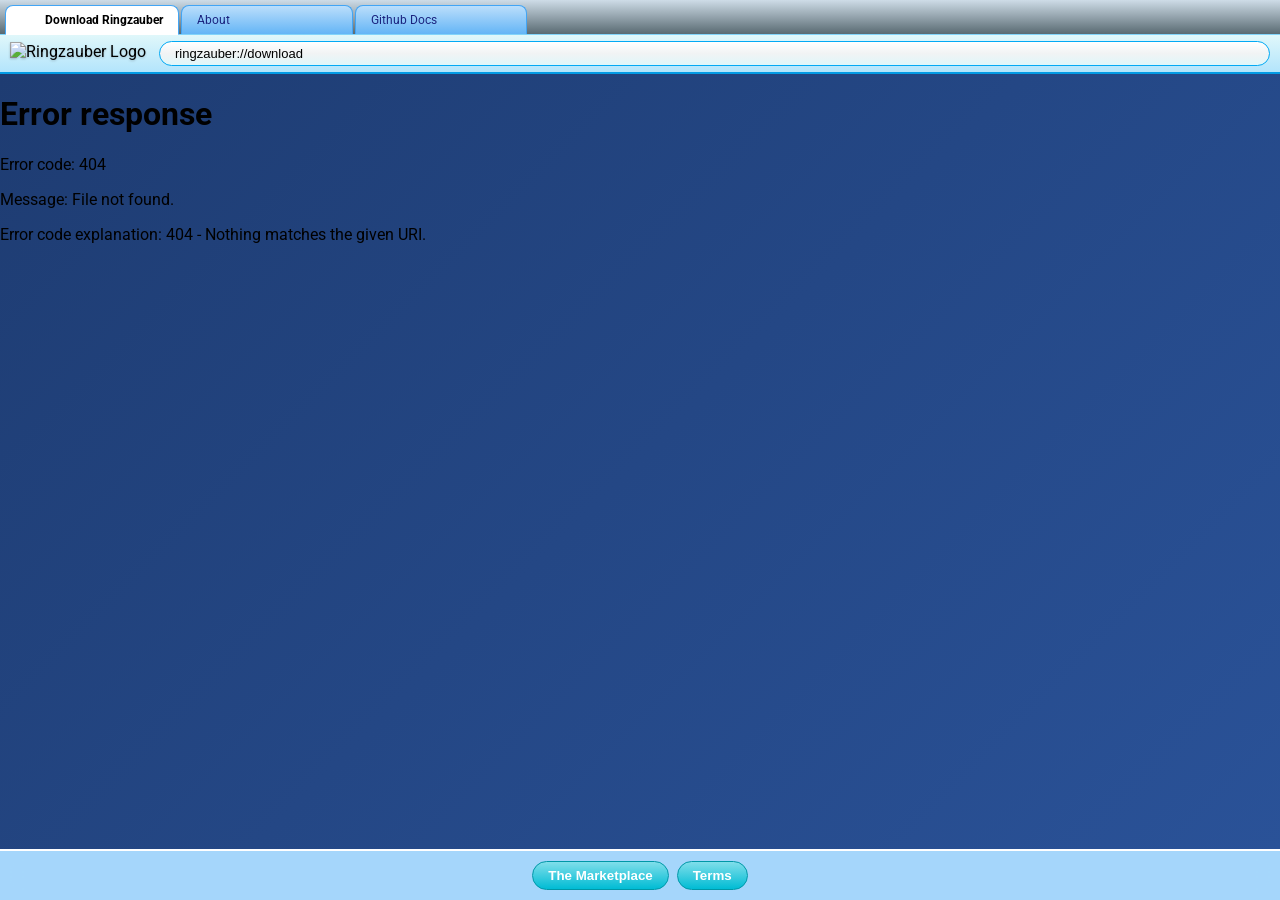
==== index.html @ b1a0af04 "Update index.html" ====
<!DOCTYPE html>
<html lang="en">
<head>
    <meta charset="UTF-8">
    <meta name="viewport" content="width=device-width, initial-scale=1.0">
    <title>Ringzauber Browser</title>
    <link rel="icon" type="image/x-icon" href="https://stenoip.github.io/ringzauber.ico">
    <link href="https://fonts.googleapis.com/css2?family=Roboto:wght@400;700&display=swap" rel="stylesheet">
    <style>
        :root {
            --aero-blue-light: #e0f7fa;
            --aero-blue-mid: #b3e5fc;
            --btn-cyan-top: #80deea;
            --btn-cyan-bottom: #00bcd4;
            --address-border: #03a9f4;
        }

        body {
            margin: 0; padding: 0;
            font-family: 'Roboto', sans-serif;
            background: #2b58f0;
            height: 100vh;
            display: flex;
            flex-direction: column;
            overflow: hidden;
        }

        .tab-bar { background: linear-gradient(to bottom, #cedce7 0%, #596a72 100%); display: flex; padding: 5px 5px 0 5px; gap: 2px; border-bottom: 1px solid #81d4fa; }
        
        .tab { 
            background: linear-gradient(to bottom, #bbdefb, #64b5f6); 
            border: 1px solid #42a5f5; 
            border-bottom: none; 
            border-radius: 8px 8px 0 0; 
            padding: 6px 15px; 
            min-width: 140px; 
            font-size: 12px; 
            color: #1a237e; 
            display: flex; 
            align-items: center; 
            gap: 8px;
            cursor: pointer; 
        }
        .tab.active { background: white !important; color: black; font-weight: bold; border-bottom: 1px solid white; margin-bottom: -1px; z-index: 2; }
        .tab-icon { width: 16px; height: 16px; }

        .toolbar { 
            background: linear-gradient(to bottom, var(--aero-blue-light), var(--aero-blue-mid)); 
            border-bottom: 2px solid #039be5; 
            padding: 6px 10px; 
            display: flex; 
            align-items: center; 
            gap: 8px; 
        }

        .main-logo { height: 24px; margin-right: 5px; filter: drop-shadow(0 1px 1px rgba(0,0,0,0.2)); }
        .address-bar { flex-grow: 1; background: linear-gradient(to bottom, #ffffff, #f1f3f4, #e0f7fa); border: 1px solid var(--address-border); border-radius: 18px; padding: 4px 15px; font-size: 13px; outline: none; }

        .tab-content {
            display: none; 
            flex-grow: 1;
            width: 100%;
            height: 100%;
            overflow-y: auto;
            scroll-behavior: smooth;
        }
        .tab-content.active { display: block; }

        /* Gradients defined here so fragments can use them */
        #home { background: linear-gradient(135deg, #1e3c72 0%, #2a5298 100%); }
        #about { background: linear-gradient(135deg, #6a11cb 0%, #2575fc 100%); }
        #docs { background: linear-gradient(135deg, #0f2027 0%, #203a43 50%, #2c5364 100%); }

        /* Shared Fragment Styles */
        .reveal { opacity: 0; transform: translateY(50px); transition: all 0.8s ease-out; margin: 100px auto; display: block; }
        .reveal.active { opacity: 1; transform: translateY(0); }
        .hero-section { height: 90vh; display: flex; flex-direction: column; align-items: center; justify-content: center; color: white; text-align: center; }
        .hero-logo { width: 120px; margin-bottom: 20px; animation: float 3s ease-in-out infinite; }
        @keyframes float { 0% { transform: translateY(0px); } 50% { transform: translateY(-15px); } 100% { transform: translateY(0px); } }
        .stock-photo { width: 80%; max-width: 800px; height: 400px; object-fit: cover; border-radius: 20px; box-shadow: 0 20px 50px rgba(0,0,0,0.5); border: 1px solid rgba(255,255,255,0.2); }
        .feature-text { color: white; font-size: 2.5rem; text-align: center; margin: 50px 0; }
        
        .action-bar { background: rgba(179, 229, 252, 0.9); backdrop-filter: blur(10px); border-top: 2px solid #ffffff; padding: 10px; display: flex; justify-content: center; gap: 8px; }
        .action-btn { background: linear-gradient(to bottom, var(--btn-cyan-top), var(--btn-cyan-bottom)); border: 1px solid #0097a7; border-radius: 15px; padding: 6px 15px; color: white; font-weight: bold; cursor: pointer; }
    </style>
</head>
<body>

    <div class="tab-bar" id="tabBar">
        <div class="tab active" data-target="home" data-file="home.html" data-url="ringzauber://download">
            <img src="https://stenoip.github.io/ringzauber.ico" class="tab-icon">
            Download Ringzauber
        </div>
        <div class="tab" data-target="about" data-file="about.html" data-url="ringzauber://about">About</div>
        <div class="tab" data-target="docs" data-file="docs.html" data-url="ringzauber://docs">Github Docs</div>
    </div>

    <div class="toolbar">
        <img src="https://stenoip.github.io/ringzauber.ico" class="main-logo" alt="Ringzauber Logo">
        <input type="text" class="address-bar" id="addressDisplay" value="ringzauber://download" readonly>
    </div>

    <div id="viewportContainer" style="flex-grow: 1; position: relative; overflow: hidden;">
        <div class="tab-content active" id="home"></div>
        <div class="tab-content" id="about"></div>
        <div class="tab-content" id="docs"></div>
    </div>

    <div class="action-bar">
        <button class="action-btn">The Marketplace</button>
        <button class="action-btn">Terms</button>
    </div>

    <script>
        const observer = new IntersectionObserver((entries) => {
            entries.forEach(entry => {
                if (entry.isIntersecting) entry.target.classList.add('active');
            });
        }, { threshold: 0.2 });

        async function loadContent(targetId, fileName) {
            const container = document.getElementById(targetId);
            if (container.innerHTML.trim() !== "") return; // Already loaded

            try {
                const response = await fetch(fileName);
                const html = await response.text();
                container.innerHTML = html;
                
                // Observe new elements for scroll animation
                container.querySelectorAll('.reveal').forEach(el => observer.observe(el));
            } catch (err) {
                container.innerHTML = "<div class='hero-section'><h2>Failed to load content.</h2></div>";
            }
        }

        document.querySelectorAll('.tab').forEach(tab => {
            tab.addEventListener('click', () => {
                const target = tab.getAttribute('data-target');
                const file = tab.getAttribute('data-file');
                const url = tab.getAttribute('data-url');

                // UI Updates
                document.querySelectorAll('.tab').forEach(t => t.classList.remove('active'));
                document.querySelectorAll('.tab-content').forEach(c => c.classList.remove('active'));
                
                tab.classList.add('active');
                document.getElementById(target).classList.add('active');
                document.getElementById('addressDisplay').value = url;

                loadContent(target, file);
            });
        });

        // Initial Load
        window.onload = () => loadContent('home', 'home.html');
    </script>
</body>
</html>
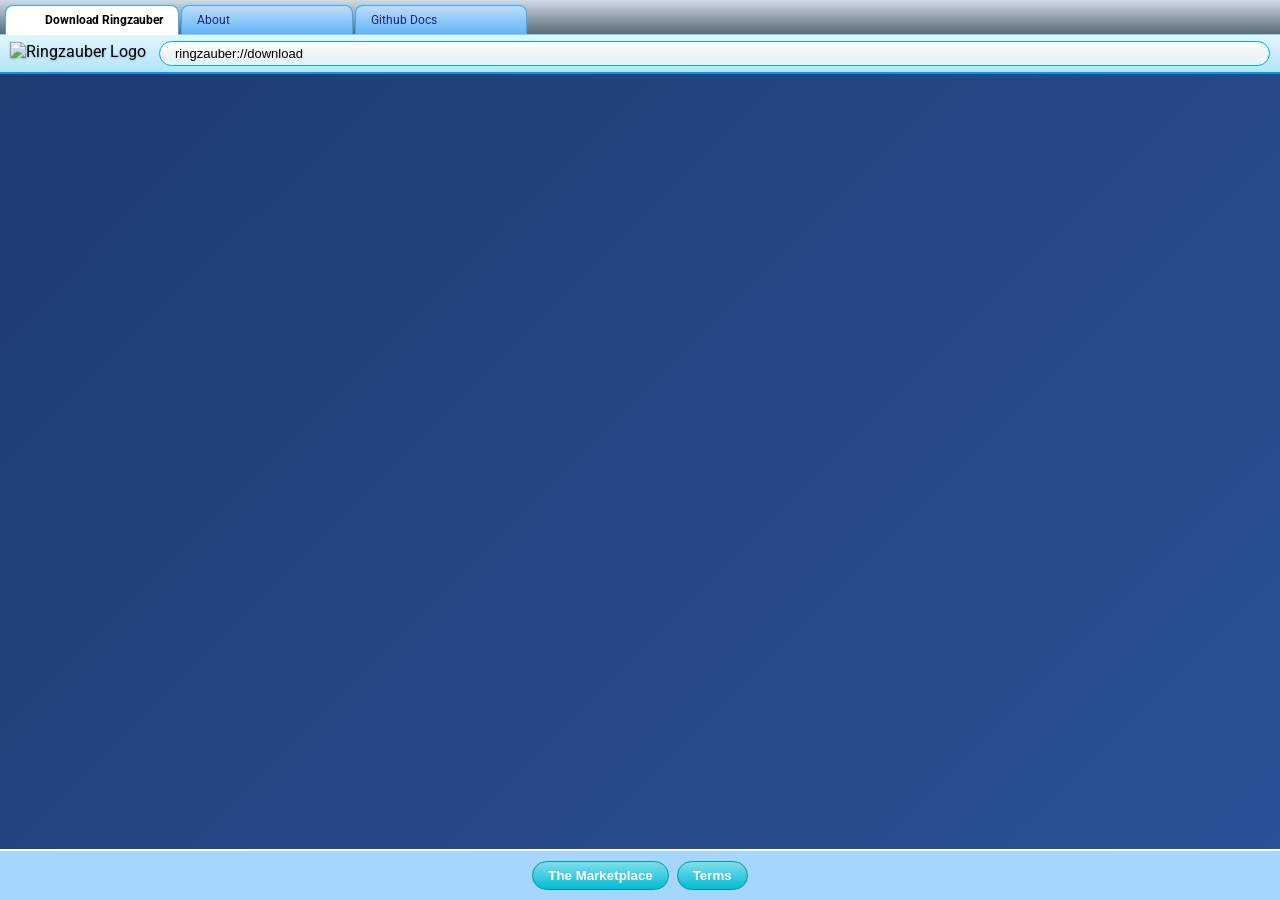
==== commit 4333eb33: "Update index.html" ====
--- a/index.html
+++ b/index.html
@@ -118,21 +118,26 @@
             });
         }, { threshold: 0.2 });
 
-        async function loadContent(targetId, fileName) {
-            const container = document.getElementById(targetId);
-            if (container.innerHTML.trim() !== "") return; // Already loaded
+        JavaScript
 
-            try {
-                const response = await fetch(fileName);
-                const html = await response.text();
-                container.innerHTML = html;
-                
-                // Observe new elements for scroll animation
-                container.querySelectorAll('.reveal').forEach(el => observer.observe(el));
-            } catch (err) {
-                container.innerHTML = "<div class='hero-section'><h2>Failed to load content.</h2></div>";
-            }
-        }
+
+async function loadContent(targetId, fileName) {
+    const container = document.getElementById(targetId);
+    if (container.innerHTML.trim() !== "") return; 
+
+    try {
+        const response = await fetch(fileName);
+        const html = await response.text();
+        
+        // Injecting the HTML (including its internal <style> tags)
+        container.innerHTML = html;
+        
+        // Re-trigger the scroll observer for the newly injected elements
+        container.querySelectorAll('.reveal').forEach(el => observer.observe(el));
+    } catch (err) {
+        container.innerHTML = "<div class='error'>Failed to load content.</div>";
+    }
+}
 
         document.querySelectorAll('.tab').forEach(tab => {
             tab.addEventListener('click', () => {
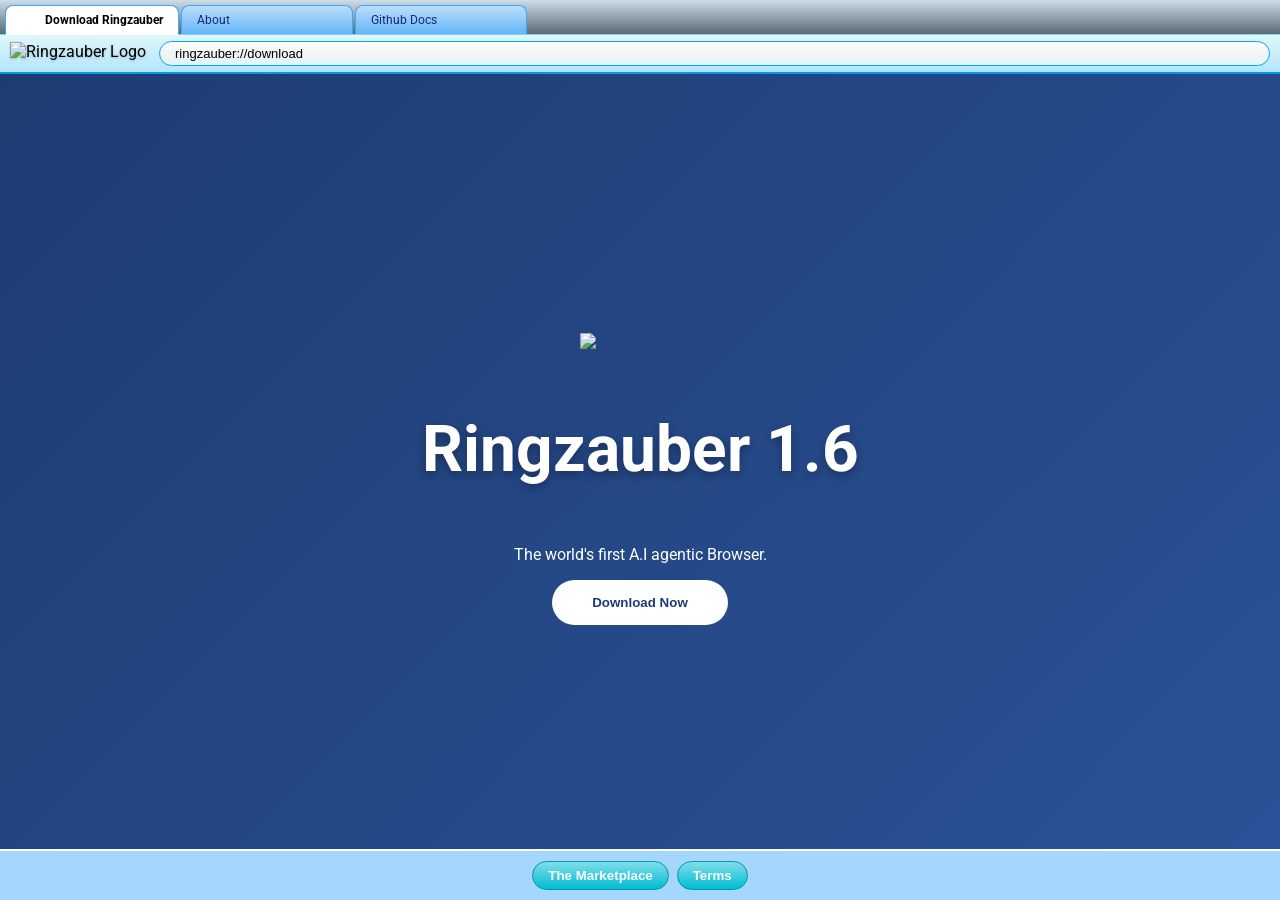
==== commit f341075b: "remove syntax error" ====
--- a/index.html
+++ b/index.html
@@ -118,7 +118,7 @@
             });
         }, { threshold: 0.2 });
 
-        JavaScript
+      
 
 
 async function loadContent(targetId, fileName) {
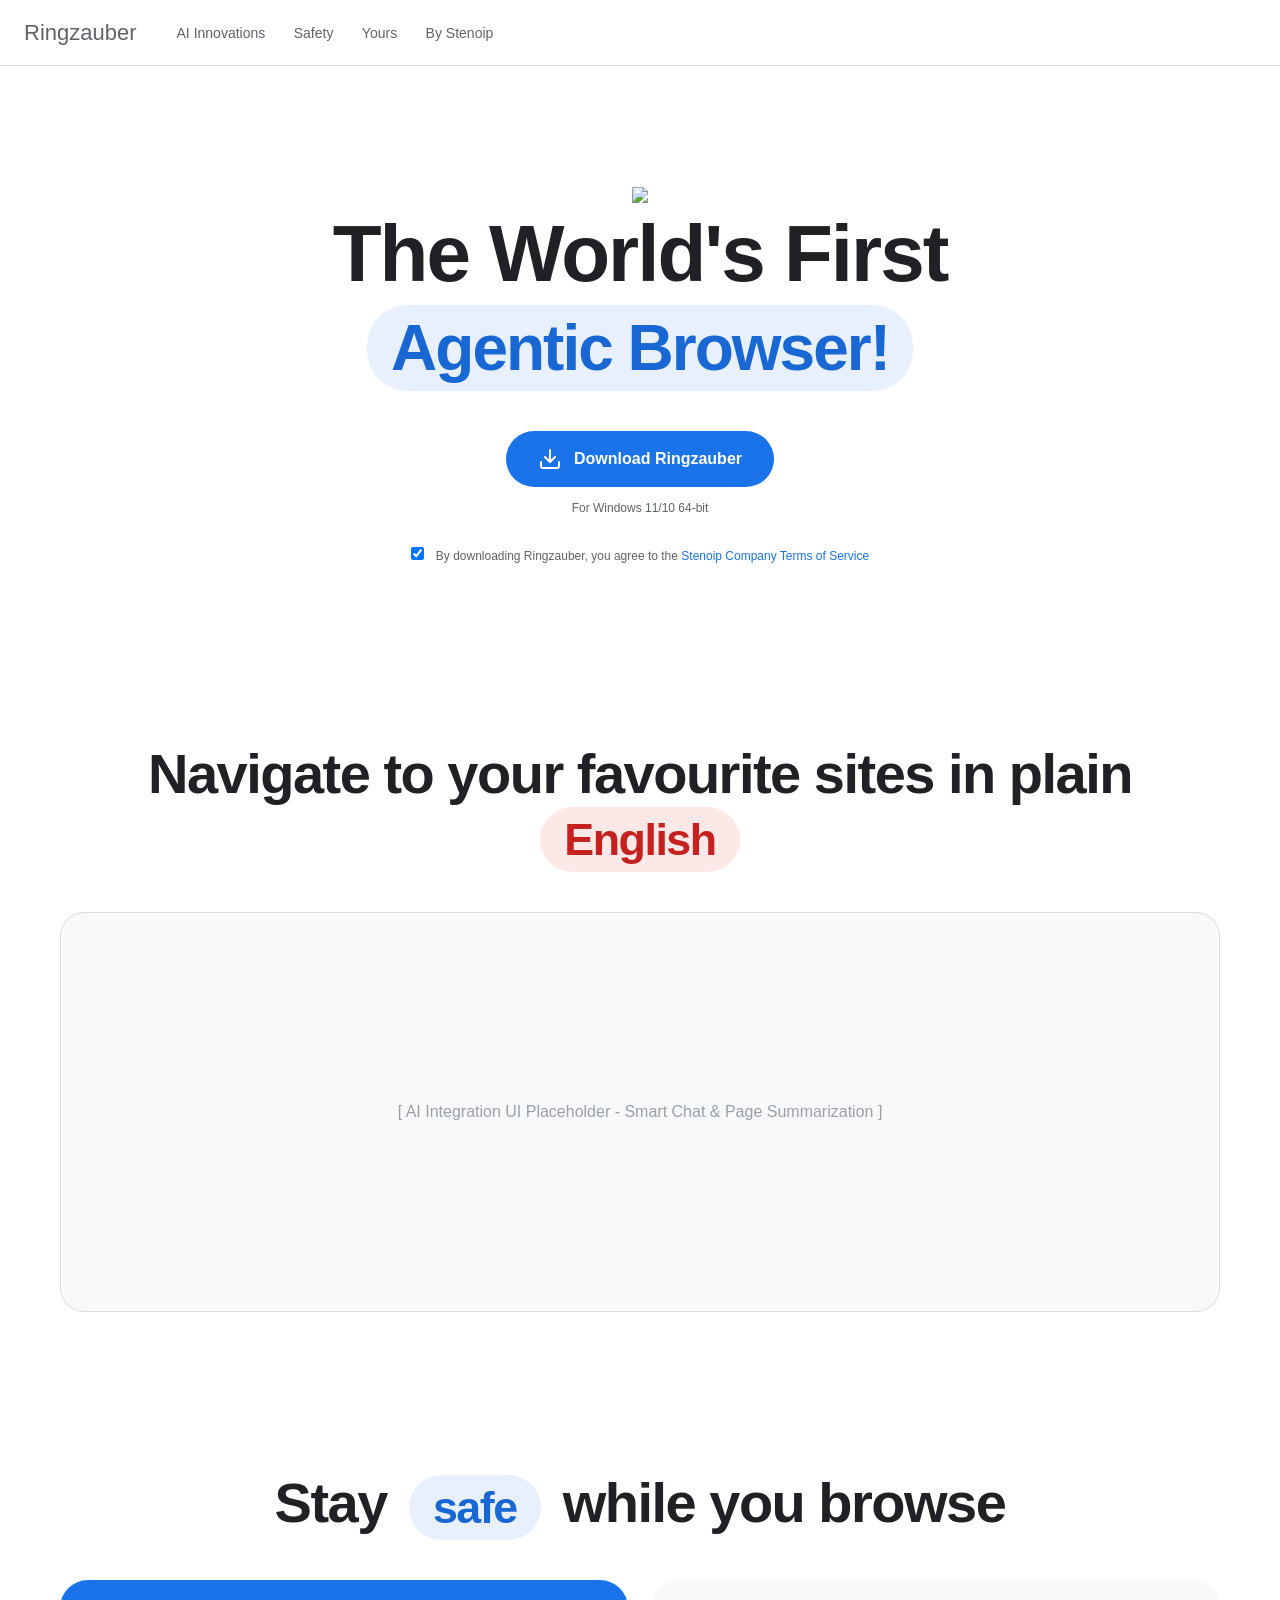
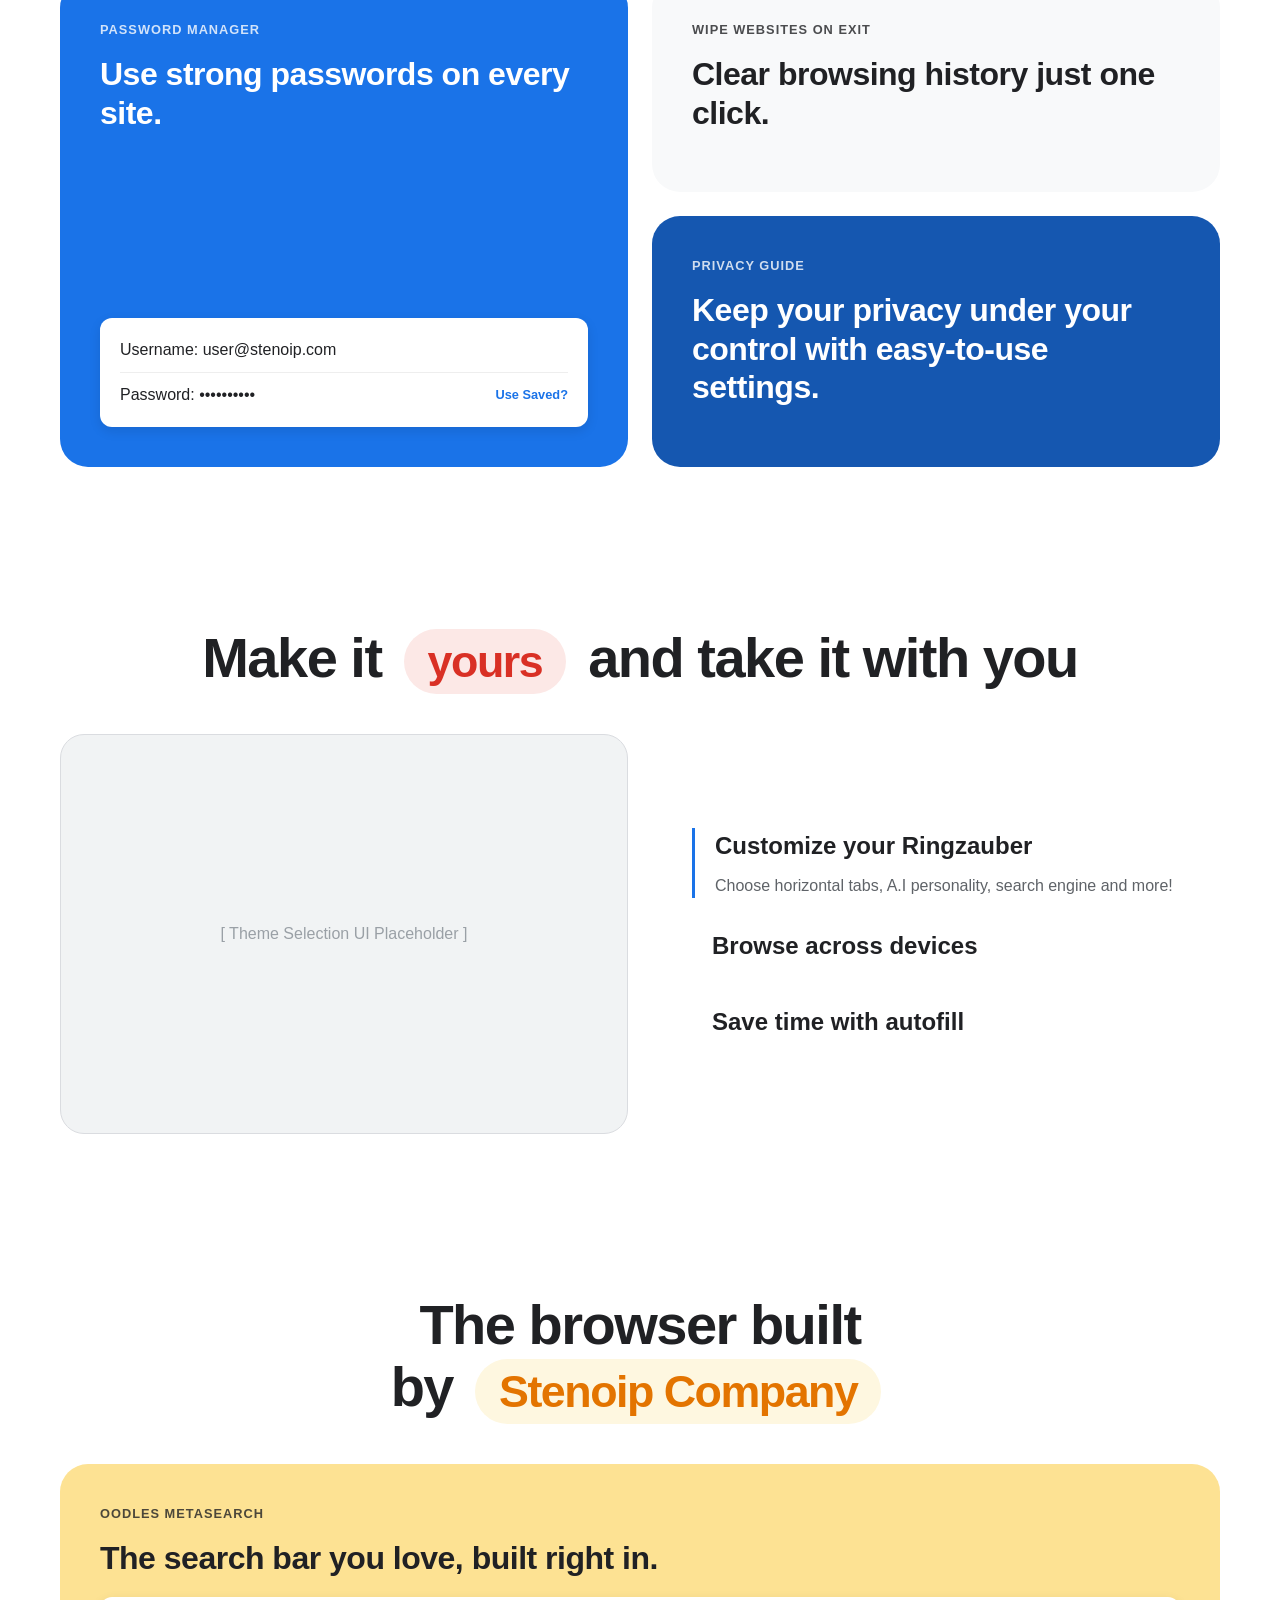
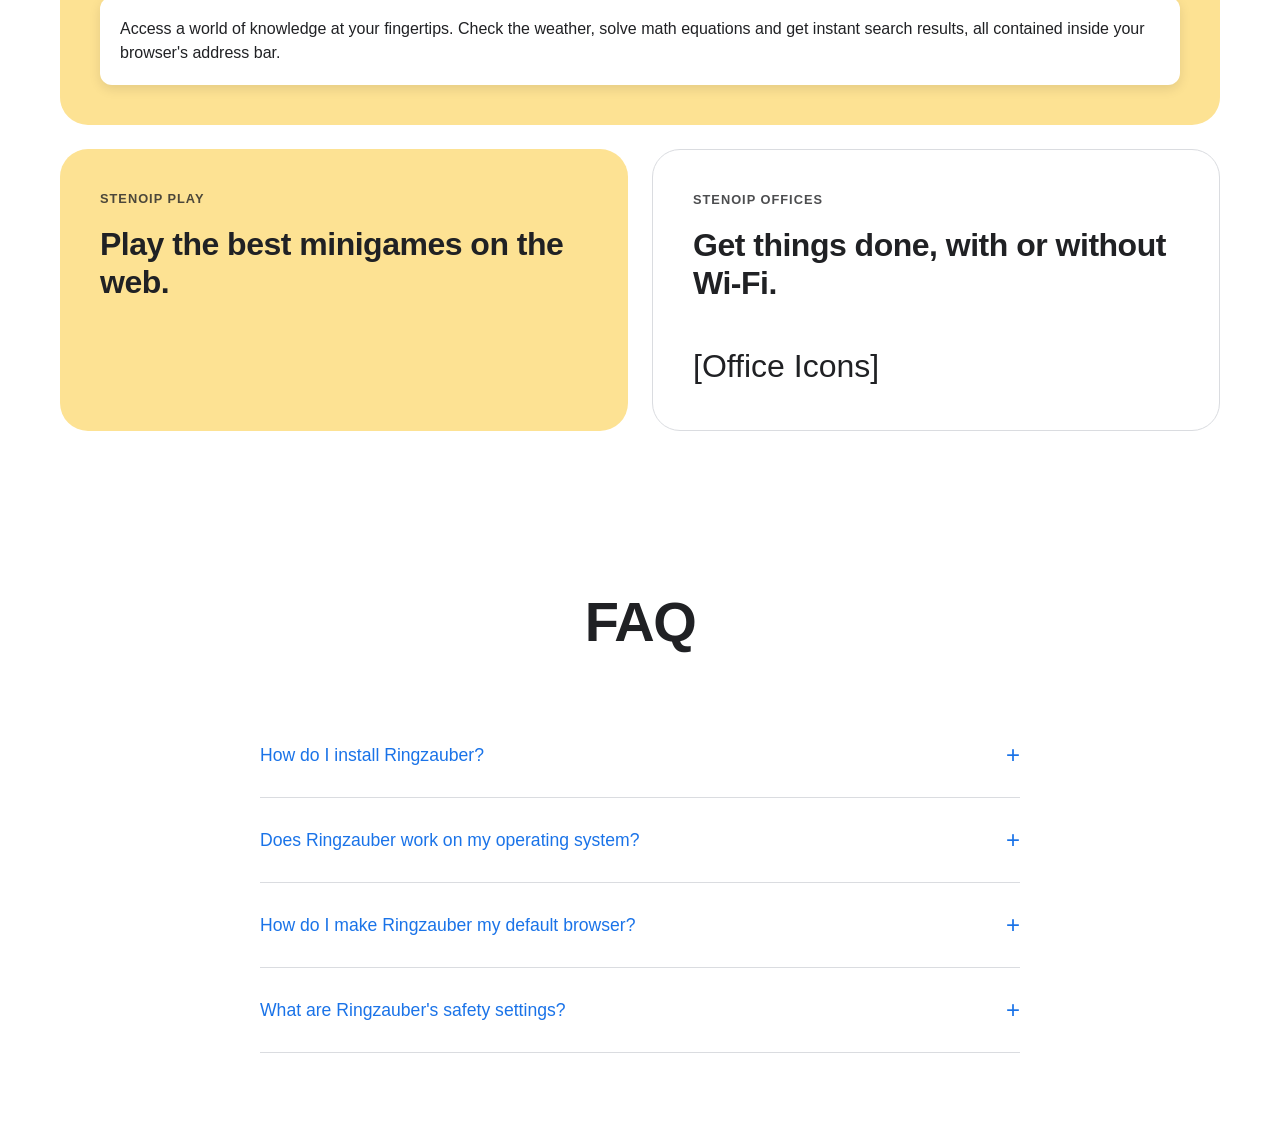
==== commit 65afd228: "Update index.html" ====
--- a/index.html
+++ b/index.html
@@ -3,162 +3,397 @@
 <head>
     <meta charset="UTF-8">
     <meta name="viewport" content="width=device-width, initial-scale=1.0">
-    <title>Ringzauber Browser</title>
+    <title>Ringzauber Browser by Stenoip Company</title>
     <link rel="icon" type="image/x-icon" href="https://stenoip.github.io/ringzauber.ico">
-    <link href="https://fonts.googleapis.com/css2?family=Roboto:wght@400;700&display=swap" rel="stylesheet">
+    <meta name="description" content="Download the world's first A.I agentic browser(since 13th Sep 2025)" />
     <style>
-        :root {
-            --aero-blue-light: #e0f7fa;
-            --aero-blue-mid: #b3e5fc;
-            --btn-cyan-top: #80deea;
-            --btn-cyan-bottom: #00bcd4;
-            --address-border: #03a9f4;
+        /* CSS Reset */
+        * {
+            box-sizing: border-box;
+            margin: 0;
+            padding: 0;
         }
 
         body {
-            margin: 0; padding: 0;
-            font-family: 'Roboto', sans-serif;
-            background: #2b58f0;
-            height: 100vh;
+            font-family: -apple-system, BlinkMacSystemFont, "Segoe UI", Roboto, Helvetica, Arial, sans-serif;
+            color: #202124;
+            line-height: 1.5;
+            text-align: center;
+            background-color: #ffffff;
+        }
+
+        /* Header Navigation */
+        header {
+            display: flex;
+            align-items: center;
+            padding: 16px 24px;
+            background-color: #fff;
+            border-bottom: 1px solid #dadce0;
+            position: sticky;
+            top: 0;
+            z-index: 100;
+        }
+
+        .logo-placeholder {
+            display: flex;
+            align-items: center;
+            font-size: 22px;
+            font-weight: 500;
+            color: #5f6368;
+            margin-right: 40px;
+        }
+
+        .logo-circle {
+            width: 32px;
+            height: 32px;
+            background-color: #ea4335;
+            border-radius: 50%;
+            margin-right: 8px;
+            background: conic-gradient(#ea4335 0deg 120deg, #fbbc05 120deg 240deg, #34a853 240deg 360deg);
+            position: relative;
+            display: flex;
+            justify-content: center;
+            align-items: center;
+        }
+        
+        .logo-circle::after {
+            content: '';
+            width: 14px;
+            height: 14px;
+            background-color: #4285f4;
+            border-radius: 50%;
+            border: 2px solid white;
+        }
+
+        nav a {
+            text-decoration: none;
+            color: #5f6368;
+            margin-right: 24px;
+            font-size: 14px;
+            font-weight: 500;
+        }
+
+        nav a:hover {
+            color: #202124;
+        }
+
+        /* Shared Section Styles */
+        .section-container {
+            padding: 80px 20px;
+            max-width: 1200px;
+            margin: 0 auto;
+        }
+
+        .section-title {
+            font-size: 3.5rem;
+            letter-spacing: -1.5px;
+            font-weight: 700;
+            margin-bottom: 40px;
+            line-height: 1.1;
+        }
+
+        .highlight-badge {
+            display: inline-flex;
+            align-items: center;
+            background-color: #e8f0fe;
+            color: #1967d2;
+            padding: 8px 24px;
+            border-radius: 40px;
+            font-size: 0.8em;
+            vertical-align: middle;
+            margin: 0 8px;
+        }
+
+        .highlight-badge.safe { background-color: #e8f0fe; color: #1967d2; }
+        .highlight-badge.ai { background-color: #fce8e6; color: #c5221f; }
+        .highlight-badge.yours { background-color: #fce8e6; color: #d93025; }
+        .highlight-badge.stenoip { background-color: #fef7e0; color: #e37400; }
+
+        /* Call to Action Button */
+        .download-btn {
+            background-color: #1a73e8;
+            color: white;
+            border: none;
+            padding: 16px 32px;
+            font-size: 16px;
+            font-weight: 600;
+            border-radius: 28px;
+            cursor: pointer;
+            transition: background-color 0.2s;
+            display: inline-flex;
+            align-items: center;
+            gap: 12px;
+            text-decoration: none;
+        }
+
+        .download-btn:hover {
+            background-color: #1557b0;
+        }
+
+        /* Hero Section */
+        .hero {
+            padding: 120px 20px 80px;
+        }
+
+        .hero h1 {
+            font-size: 5rem;
+            letter-spacing: -2px;
+            font-weight: 700;
+            margin-bottom: 40px;
+            max-width: 800px;
+            margin-left: auto;
+            margin-right: auto;
+            line-height: 1.1;
+        }
+
+        .os-text {
+            display: block;
+            margin-top: 12px;
+            font-size: 12px;
+            color: #5f6368;
+        }
+
+        /* Terms and Checkbox */
+        .terms-container {
+            display: flex;
+            justify-content: center;
+            align-items: flex-start;
+            margin-top: 30px;
+            font-size: 12px;
+            color: #5f6368;
+            gap: 12px;
+        }
+
+        .terms-text {
+            text-align: left;
+            max-width: 450px;
+        }
+
+        .terms-text a {
+            color: #1a73e8;
+            text-decoration: none;
+        }
+
+        /* Feature Cards Grid */
+        .grid-layout {
+            display: grid;
+            gap: 24px;
+            margin-top: 40px;
+        }
+
+        .grid-2 { grid-template-columns: 1fr 1fr; }
+        .grid-3 { grid-template-columns: 1fr 1fr 1fr; }
+
+        .feature-card {
+            background-color: #f8f9fa;
+            border-radius: 28px;
+            padding: 40px;
+            text-align: left;
+            overflow: hidden;
             display: flex;
             flex-direction: column;
-            overflow: hidden;
-        }
-
-        .tab-bar { background: linear-gradient(to bottom, #cedce7 0%, #596a72 100%); display: flex; padding: 5px 5px 0 5px; gap: 2px; border-bottom: 1px solid #81d4fa; }
-        
-        .tab { 
-            background: linear-gradient(to bottom, #bbdefb, #64b5f6); 
-            border: 1px solid #42a5f5; 
-            border-bottom: none; 
-            border-radius: 8px 8px 0 0; 
-            padding: 6px 15px; 
-            min-width: 140px; 
-            font-size: 12px; 
-            color: #1a237e; 
-            display: flex; 
-            align-items: center; 
-            gap: 8px;
-            cursor: pointer; 
-        }
-        .tab.active { background: white !important; color: black; font-weight: bold; border-bottom: 1px solid white; margin-bottom: -1px; z-index: 2; }
-        .tab-icon { width: 16px; height: 16px; }
-
-        .toolbar { 
-            background: linear-gradient(to bottom, var(--aero-blue-light), var(--aero-blue-mid)); 
-            border-bottom: 2px solid #039be5; 
-            padding: 6px 10px; 
-            display: flex; 
-            align-items: center; 
-            gap: 8px; 
-        }
-
-        .main-logo { height: 24px; margin-right: 5px; filter: drop-shadow(0 1px 1px rgba(0,0,0,0.2)); }
-        .address-bar { flex-grow: 1; background: linear-gradient(to bottom, #ffffff, #f1f3f4, #e0f7fa); border: 1px solid var(--address-border); border-radius: 18px; padding: 4px 15px; font-size: 13px; outline: none; }
-
-        .tab-content {
-            display: none; 
-            flex-grow: 1;
+        }
+
+        .feature-card.blue { background-color: #1a73e8; color: white; }
+        .feature-card.yellow { background-color: #fde293; color: #202124; }
+
+        .feature-card h3 {
+            font-size: 0.8rem;
+            text-transform: uppercase;
+            letter-spacing: 1px;
+            margin-bottom: 16px;
+            opacity: 0.8;
+        }
+
+        .feature-card h2 {
+            font-size: 2rem;
+            line-height: 1.2;
+            margin-bottom: 20px;
+            letter-spacing: -0.5px;
+        }
+
+        .mock-ui {
+            background: white;
+            border-radius: 12px;
+            padding: 20px;
+            box-shadow: 0 4px 12px rgba(0,0,0,0.1);
+            margin-top: auto;
+            color: #202124;
+        }
+
+    
+        .large-mockup {
             width: 100%;
-            height: 100%;
-            overflow-y: auto;
-            scroll-behavior: smooth;
-        }
-        .tab-content.active { display: block; }
-
-        /* Gradients defined here so fragments can use them */
-        #home { background: linear-gradient(135deg, #1e3c72 0%, #2a5298 100%); }
-        #about { background: linear-gradient(135deg, #6a11cb 0%, #2575fc 100%); }
-        #docs { background: linear-gradient(135deg, #0f2027 0%, #203a43 50%, #2c5364 100%); }
-
-        /* Shared Fragment Styles */
-        .reveal { opacity: 0; transform: translateY(50px); transition: all 0.8s ease-out; margin: 100px auto; display: block; }
-        .reveal.active { opacity: 1; transform: translateY(0); }
-        .hero-section { height: 90vh; display: flex; flex-direction: column; align-items: center; justify-content: center; color: white; text-align: center; }
-        .hero-logo { width: 120px; margin-bottom: 20px; animation: float 3s ease-in-out infinite; }
-        @keyframes float { 0% { transform: translateY(0px); } 50% { transform: translateY(-15px); } 100% { transform: translateY(0px); } }
-        .stock-photo { width: 80%; max-width: 800px; height: 400px; object-fit: cover; border-radius: 20px; box-shadow: 0 20px 50px rgba(0,0,0,0.5); border: 1px solid rgba(255,255,255,0.2); }
-        .feature-text { color: white; font-size: 2.5rem; text-align: center; margin: 50px 0; }
-        
-        .action-bar { background: rgba(179, 229, 252, 0.9); backdrop-filter: blur(10px); border-top: 2px solid #ffffff; padding: 10px; display: flex; justify-content: center; gap: 8px; }
-        .action-btn { background: linear-gradient(to bottom, var(--btn-cyan-top), var(--btn-cyan-bottom)); border: 1px solid #0097a7; border-radius: 15px; padding: 6px 15px; color: white; font-weight: bold; cursor: pointer; }
+            height: 400px;
+            background-color: #f1f3f4;
+            border-radius: 24px;
+            margin-top: 40px;
+            display: flex;
+            align-items: center;
+            justify-content: center;
+            color: #9aa0a6;
+            font-weight: 500;
+            border: 1px solid #dadce0;
+        }
+
+        /* FAQ Section */
+        .faq-section {
+            max-width: 800px;
+            margin: 0 auto;
+            text-align: left;
+        }
+
+        .faq-item {
+            border-bottom: 1px solid #dadce0;
+            padding: 24px 0;
+            display: flex;
+            justify-content: space-between;
+            align-items: center;
+            cursor: pointer;
+            color: #1a73e8;
+            font-weight: 500;
+            font-size: 1.1rem;
+        }
+
+        .faq-item::after {
+            content: '+';
+            font-size: 1.5rem;
+        }
+
+        /* Responsive */
+        @media (max-width: 768px) {
+            .hero h1 { font-size: 3rem; }
+            .section-title { font-size: 2.5rem; }
+            .grid-2, .grid-3 { grid-template-columns: 1fr; }
+        }
     </style>
 </head>
 <body>
 
-    <div class="tab-bar" id="tabBar">
-        <div class="tab active" data-target="home" data-file="home.html" data-url="ringzauber://download">
-            <img src="https://stenoip.github.io/ringzauber.ico" class="tab-icon">
+    <header>
+        <div class="logo-placeholder">
+            <img src="">
+            Ringzauber
+        </div>
+        <nav>
+            <a href="#ai">AI Innovations</a>
+            <a href="#safe">Safety</a>
+            <a href="#yours">Yours</a>
+            <a href="#stenoip">By Stenoip</a>
+        </nav>
+    </header>
+
+    <section class="hero">
+        <img src="https://raw.githubusercontent.com/stenoip/Ringzauber/main/ringzauber.ico" width: "80" height: "80">
+        <h1>The World's First <span class="highlight-badge safe"> Agentic Browser!</span></h1>
+        
+        <a href="https://github.com/stenoip/Ringzauber/releases/tag/ringzauber" class="download-btn">
+            <svg width="24" height="24" viewBox="0 0 24 24" fill="none" stroke="currentColor" stroke-width="2" stroke-linecap="round" stroke-linejoin="round"><path d="M21 15v4a2 2 0 0 1-2 2H5a2 2 0 0 1-2-2v-4"></path><polyline points="7 10 12 15 17 10"></polyline><line x1="12" y1="15" x2="12" y2="3"></line></svg>
             Download Ringzauber
-        </div>
-        <div class="tab" data-target="about" data-file="about.html" data-url="ringzauber://about">About</div>
-        <div class="tab" data-target="docs" data-file="docs.html" data-url="ringzauber://docs">Github Docs</div>
-    </div>
-
-    <div class="toolbar">
-        <img src="https://stenoip.github.io/ringzauber.ico" class="main-logo" alt="Ringzauber Logo">
-        <input type="text" class="address-bar" id="addressDisplay" value="ringzauber://download" readonly>
-    </div>
-
-    <div id="viewportContainer" style="flex-grow: 1; position: relative; overflow: hidden;">
-        <div class="tab-content active" id="home"></div>
-        <div class="tab-content" id="about"></div>
-        <div class="tab-content" id="docs"></div>
-    </div>
-
-    <div class="action-bar">
-        <button class="action-btn">The Marketplace</button>
-        <button class="action-btn">Terms</button>
-    </div>
-
-    <script>
-        const observer = new IntersectionObserver((entries) => {
-            entries.forEach(entry => {
-                if (entry.isIntersecting) entry.target.classList.add('active');
-            });
-        }, { threshold: 0.2 });
-
-      
-
-
-async function loadContent(targetId, fileName) {
-    const container = document.getElementById(targetId);
-    if (container.innerHTML.trim() !== "") return; 
-
-    try {
-        const response = await fetch(fileName);
-        const html = await response.text();
-        
-        // Injecting the HTML (including its internal <style> tags)
-        container.innerHTML = html;
-        
-        // Re-trigger the scroll observer for the newly injected elements
-        container.querySelectorAll('.reveal').forEach(el => observer.observe(el));
-    } catch (err) {
-        container.innerHTML = "<div class='error'>Failed to load content.</div>";
-    }
-}
-
-        document.querySelectorAll('.tab').forEach(tab => {
-            tab.addEventListener('click', () => {
-                const target = tab.getAttribute('data-target');
-                const file = tab.getAttribute('data-file');
-                const url = tab.getAttribute('data-url');
-
-                // UI Updates
-                document.querySelectorAll('.tab').forEach(t => t.classList.remove('active'));
-                document.querySelectorAll('.tab-content').forEach(c => c.classList.remove('active'));
+        </a>
+        <span class="os-text">For Windows 11/10 64-bit</span>
+
+        <div class="terms-container">
+            <input type="checkbox" id="stats-checkbox" checked>
+            <div class="terms-text">
+                <label for="stats-checkbox">By downloading Ringzauber, you agree to the <a href="#">Stenoip Company Terms of Service</a></label>
+                <br><br>
                 
-                tab.classList.add('active');
-                document.getElementById(target).classList.add('active');
-                document.getElementById('addressDisplay').value = url;
-
-                loadContent(target, file);
-            });
-        });
-
-        // Initial Load
-        window.onload = () => loadContent('home', 'home.html');
-    </script>
+            </div>
+        </div>
+    </section>
+
+    <section id="ai" class="section-container">
+        <h2 class="section-title">Navigate to your favourite sites in plain <span class="highlight-badge ai">English</span></h2>
+        <div class="large-mockup" style="background-color: #f8f9fa;">
+            [ AI Integration UI Placeholder - Smart Chat & Page Summarization ]
+        </div>
+    </section>
+
+    <section id="safe" class="section-container">
+        <h2 class="section-title">Stay <span class="highlight-badge safe">safe</span> while you browse</h2>
+        
+        <div class="grid-layout grid-2">
+            <div class="feature-card blue">
+                <h3>Password Manager</h3>
+                <h2>Use strong passwords on every site.</h2>
+                <div class="mock-ui">
+                    <div style="border-bottom: 1px solid #eee; padding-bottom: 10px; margin-bottom: 10px;">Username: user@stenoip.com</div>
+                    <div style="display:flex; justify-content:space-between; align-items:center;">
+                        <span>Password: ••••••••••</span>
+                        <span style="color:#1a73e8; font-size:0.8em; font-weight:bold;">Use Saved?</span>
+                    </div>
+                </div>
+            </div>
+            
+            <div style="display: flex; flex-direction: column; gap: 24px;">
+                <div class="feature-card">
+                    <h3>Wipe websites on exit</h3>
+                    <h2>Clear browsing history just one click.</h2>
+                </div>
+                <div class="feature-card blue" style="background-color: #1557b0;">
+                    <h3>Privacy Guide</h3>
+                    <h2>Keep your privacy under your control with easy-to-use settings.</h2>
+                </div>
+            </div>
+        </div>
+    </section>
+
+    <section id="yours" class="section-container">
+        <h2 class="section-title">Make it <span class="highlight-badge yours">yours</span> and take it with you</h2>
+        <div class="grid-layout grid-2">
+            <div class="large-mockup" style="margin-top: 0;">
+                [ Theme Selection UI Placeholder ]
+            </div>
+            <div style="text-align: left; display: flex; flex-direction: column; justify-content: center; padding: 40px;">
+                <div style="border-left: 3px solid #1a73e8; padding-left: 20px; margin-bottom: 30px;">
+                    <h2 style="font-size: 1.5rem; margin-bottom: 10px;">Customize your Ringzauber</h2>
+                    <p style="color: #5f6368;">Choose horizontal tabs, A.I personality, search engine and more!</p>
+                </div>
+                <div style="padding-left: 20px; margin-bottom: 30px;">
+                    <h2 style="font-size: 1.5rem; margin-bottom: 10px;">Browse across devices</h2>
+                </div>
+                <div style="padding-left: 20px;">
+                    <h2 style="font-size: 1.5rem;">Save time with autofill</h2>
+                </div>
+            </div>
+        </div>
+    </section>
+
+    <section id="stenoip" class="section-container">
+        <h2 class="section-title">The browser built <br> by <span class="highlight-badge stenoip">Stenoip Company</span></h2>
+        
+        <div class="grid-layout grid-1">
+            <div class="feature-card yellow">
+                <h3>Oodles Metasearch</h3>
+                <h2>The search bar you love, built right in.</h2>
+                <div class="mock-ui">
+                    Access a world of knowledge at your fingertips. Check the weather, solve math equations and get instant search results, all contained inside your browser's address bar.
+                </div>
+            </div>
+        </div>
+        
+        <div class="grid-layout grid-2" style="margin-top: 24px;">
+            <div class="feature-card yellow">
+                <h3>Stenoip Play</h3>
+                <h2>Play the best minigames on the web.</h2>
+            </div>
+            <div class="feature-card" style="background-color: white; border: 1px solid #dadce0;">
+                <h3>Stenoip Offices</h3>
+                <h2>Get things done, with or without Wi-Fi.</h2>
+                <div style="font-size: 2rem; margin-top: 20px;">[Office Icons]</div>
+            </div>
+        </div>
+    </section>
+
+    <section class="section-container faq-section">
+        <h2 class="section-title" style="text-align: center; margin-bottom: 60px;">FAQ</h2>
+        
+        <div class="faq-item">How do I install Ringzauber?</div>
+        <div class="faq-item">Does Ringzauber work on my operating system?</div>
+        <div class="faq-item">How do I make Ringzauber my default browser?</div>
+        <div class="faq-item">What are Ringzauber's safety settings?</div>
+    </section>
+
 </body>
 </html>
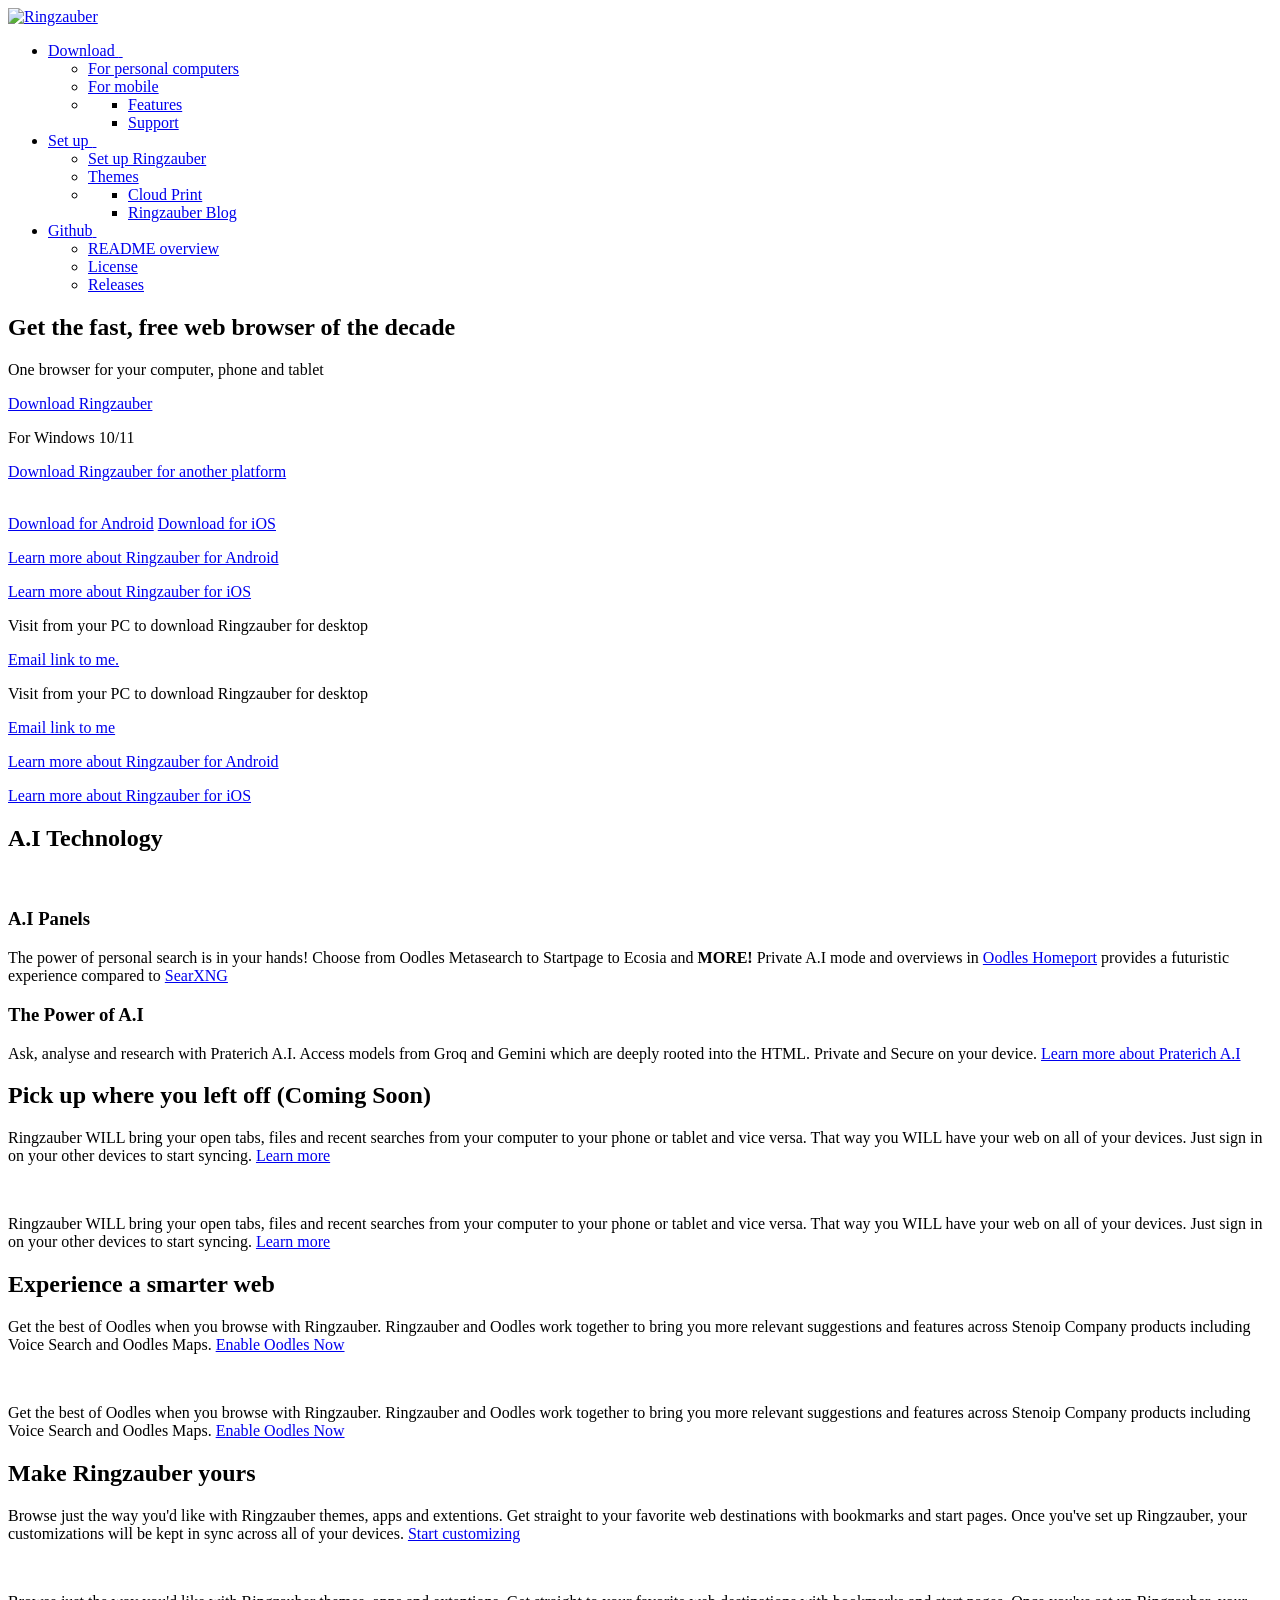
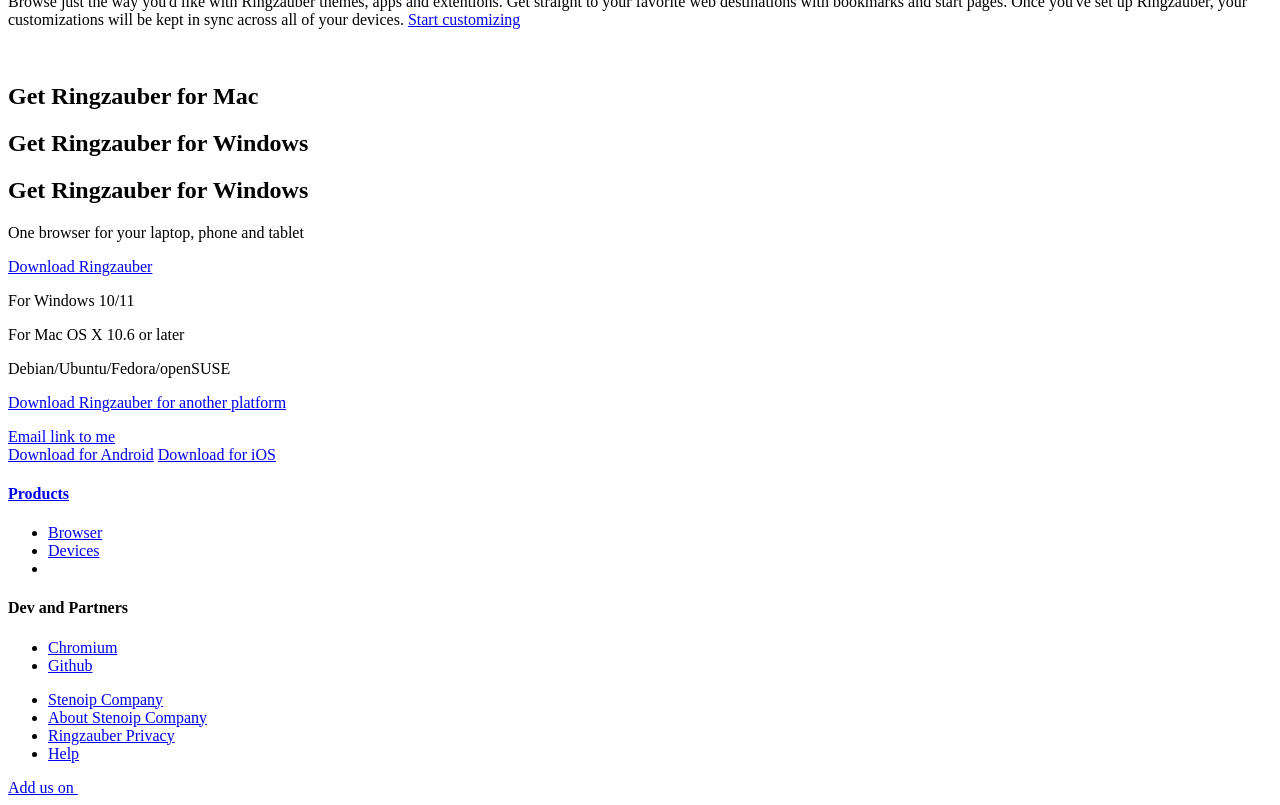
==== commit 3ea30b96: "Update index.html" ====
--- a/index.html
+++ b/index.html
@@ -1,399 +1,398 @@
 <!DOCTYPE html>
-<html lang="en">
-<head>
-    <meta charset="UTF-8">
-    <meta name="viewport" content="width=device-width, initial-scale=1.0">
-    <title>Ringzauber Browser by Stenoip Company</title>
-    <link rel="icon" type="image/x-icon" href="https://stenoip.github.io/ringzauber.ico">
-    <meta name="description" content="Download the world's first A.I agentic browser(since 13th Sep 2025)" />
-    <style>
-        /* CSS Reset */
-        * {
-            box-sizing: border-box;
-            margin: 0;
-            padding: 0;
-        }
-
-        body {
-            font-family: -apple-system, BlinkMacSystemFont, "Segoe UI", Roboto, Helvetica, Arial, sans-serif;
-            color: #202124;
-            line-height: 1.5;
-            text-align: center;
-            background-color: #ffffff;
-        }
-
-        /* Header Navigation */
-        header {
-            display: flex;
-            align-items: center;
-            padding: 16px 24px;
-            background-color: #fff;
-            border-bottom: 1px solid #dadce0;
-            position: sticky;
-            top: 0;
-            z-index: 100;
-        }
-
-        .logo-placeholder {
-            display: flex;
-            align-items: center;
-            font-size: 22px;
-            font-weight: 500;
-            color: #5f6368;
-            margin-right: 40px;
-        }
-
-        .logo-circle {
-            width: 32px;
-            height: 32px;
-            background-color: #ea4335;
-            border-radius: 50%;
-            margin-right: 8px;
-            background: conic-gradient(#ea4335 0deg 120deg, #fbbc05 120deg 240deg, #34a853 240deg 360deg);
-            position: relative;
-            display: flex;
-            justify-content: center;
-            align-items: center;
-        }
-        
-        .logo-circle::after {
-            content: '';
-            width: 14px;
-            height: 14px;
-            background-color: #4285f4;
-            border-radius: 50%;
-            border: 2px solid white;
-        }
-
-        nav a {
-            text-decoration: none;
-            color: #5f6368;
-            margin-right: 24px;
-            font-size: 14px;
-            font-weight: 500;
-        }
-
-        nav a:hover {
-            color: #202124;
-        }
-
-        /* Shared Section Styles */
-        .section-container {
-            padding: 80px 20px;
-            max-width: 1200px;
-            margin: 0 auto;
-        }
-
-        .section-title {
-            font-size: 3.5rem;
-            letter-spacing: -1.5px;
-            font-weight: 700;
-            margin-bottom: 40px;
-            line-height: 1.1;
-        }
-
-        .highlight-badge {
-            display: inline-flex;
-            align-items: center;
-            background-color: #e8f0fe;
-            color: #1967d2;
-            padding: 8px 24px;
-            border-radius: 40px;
-            font-size: 0.8em;
-            vertical-align: middle;
-            margin: 0 8px;
-        }
-
-        .highlight-badge.safe { background-color: #e8f0fe; color: #1967d2; }
-        .highlight-badge.ai { background-color: #fce8e6; color: #c5221f; }
-        .highlight-badge.yours { background-color: #fce8e6; color: #d93025; }
-        .highlight-badge.stenoip { background-color: #fef7e0; color: #e37400; }
-
-        /* Call to Action Button */
-        .download-btn {
-            background-color: #1a73e8;
-            color: white;
-            border: none;
-            padding: 16px 32px;
-            font-size: 16px;
-            font-weight: 600;
-            border-radius: 28px;
-            cursor: pointer;
-            transition: background-color 0.2s;
-            display: inline-flex;
-            align-items: center;
-            gap: 12px;
-            text-decoration: none;
-        }
-
-        .download-btn:hover {
-            background-color: #1557b0;
-        }
-
-        /* Hero Section */
-        .hero {
-            padding: 120px 20px 80px;
-        }
-
-        .hero h1 {
-            font-size: 5rem;
-            letter-spacing: -2px;
-            font-weight: 700;
-            margin-bottom: 40px;
-            max-width: 800px;
-            margin-left: auto;
-            margin-right: auto;
-            line-height: 1.1;
-        }
-
-        .os-text {
-            display: block;
-            margin-top: 12px;
-            font-size: 12px;
-            color: #5f6368;
-        }
-
-        /* Terms and Checkbox */
-        .terms-container {
-            display: flex;
-            justify-content: center;
-            align-items: flex-start;
-            margin-top: 30px;
-            font-size: 12px;
-            color: #5f6368;
-            gap: 12px;
-        }
-
-        .terms-text {
-            text-align: left;
-            max-width: 450px;
-        }
-
-        .terms-text a {
-            color: #1a73e8;
-            text-decoration: none;
-        }
-
-        /* Feature Cards Grid */
-        .grid-layout {
-            display: grid;
-            gap: 24px;
-            margin-top: 40px;
-        }
-
-        .grid-2 { grid-template-columns: 1fr 1fr; }
-        .grid-3 { grid-template-columns: 1fr 1fr 1fr; }
-
-        .feature-card {
-            background-color: #f8f9fa;
-            border-radius: 28px;
-            padding: 40px;
-            text-align: left;
-            overflow: hidden;
-            display: flex;
-            flex-direction: column;
-        }
-
-        .feature-card.blue { background-color: #1a73e8; color: white; }
-        .feature-card.yellow { background-color: #fde293; color: #202124; }
-
-        .feature-card h3 {
-            font-size: 0.8rem;
-            text-transform: uppercase;
-            letter-spacing: 1px;
-            margin-bottom: 16px;
-            opacity: 0.8;
-        }
-
-        .feature-card h2 {
-            font-size: 2rem;
-            line-height: 1.2;
-            margin-bottom: 20px;
-            letter-spacing: -0.5px;
-        }
-
-        .mock-ui {
-            background: white;
-            border-radius: 12px;
-            padding: 20px;
-            box-shadow: 0 4px 12px rgba(0,0,0,0.1);
-            margin-top: auto;
-            color: #202124;
-        }
+<html class="consumer js flexbox flexboxlegacy canvas canvastext webgl no-touch geolocation postmessage no-websqldatabase indexeddb hashchange history draganddrop websockets rgba hsla multiplebgs backgroundsize borderimage borderradius boxshadow textshadow opacity cssanimations csscolumns cssgradients cssreflections csstransforms csstransforms3d csstransitions fontface generatedcontent video audio localstorage sessionstorage webworkers no-applicationcache svg inlinesvg smil svgclippaths dz_addn_flg build-stable Ringzauber win win8 win64 win64-capable twisty-js" data-country="us" lang="en" id="win64" style="--wm-toolbar-height: 67px;"><head><meta http-equiv="Content-Type" content="text/html; charset=UTF-8">
+  <head>
+    
+    <link href="chrome.min.css" rel="stylesheet">
 
     
-        .large-mockup {
-            width: 100%;
-            height: 400px;
-            background-color: #f1f3f4;
-            border-radius: 24px;
-            margin-top: 40px;
-            display: flex;
-            align-items: center;
-            justify-content: center;
-            color: #9aa0a6;
-            font-weight: 500;
-            border: 1px solid #dadce0;
-        }
+    <meta content="initial-scale=1, minimum-scale=1, width=device-width" name="viewport">
+    <meta content="Ringzauber is a fast, simple and secure web browser, built for the modern web." name="description">
+      <link rel="icon" type="image/x-icon" href="https://stenoip.github.io/ringzauber.ico">
+    <title>
+      Ringzauber Browser
+    </title>
 
-        /* FAQ Section */
-        .faq-section {
-            max-width: 800px;
-            margin: 0 auto;
-            text-align: left;
-        }
+ </head>
+  <body class="" id="grid">
 
-        .faq-item {
-            border-bottom: 1px solid #dadce0;
-            padding: 24px 0;
-            display: flex;
-            justify-content: space-between;
-            align-items: center;
-            cursor: pointer;
-            color: #1a73e8;
-            font-weight: 500;
-            font-size: 1.1rem;
-        }
-
-        .faq-item::after {
-            content: '+';
-            font-size: 1.5rem;
-        }
-
-        /* Responsive */
-        @media (max-width: 768px) {
-            .hero h1 { font-size: 3rem; }
-            .section-title { font-size: 2.5rem; }
-            .grid-2, .grid-3 { grid-template-columns: 1fr; }
-        }
-    </style>
-</head>
-<body>
-
-    <header>
-        <div class="logo-placeholder">
-            <img src="">
-            Ringzauber
-        </div>
-        <nav>
-            <a href="#ai">AI Innovations</a>
-            <a href="#safe">Safety</a>
-            <a href="#yours">Yours</a>
-            <a href="#stenoip">By Stenoip</a>
-        </nav>
-    </header>
-
-    <section class="hero">
-        <img src="https://raw.githubusercontent.com/stenoip/Ringzauber/main/ringzauber.ico" width: "80" height: "80">
-        <h1>The World's First <span class="highlight-badge safe"> Agentic Browser!</span></h1>
-        
-        <a href="https://github.com/stenoip/Ringzauber/releases/tag/ringzauber" class="download-btn">
-            <svg width="24" height="24" viewBox="0 0 24 24" fill="none" stroke="currentColor" stroke-width="2" stroke-linecap="round" stroke-linejoin="round"><path d="M21 15v4a2 2 0 0 1-2 2H5a2 2 0 0 1-2-2v-4"></path><polyline points="7 10 12 15 17 10"></polyline><line x1="12" y1="15" x2="12" y2="3"></line></svg>
-            Download Ringzauber
-        </a>
-        <span class="os-text">For Windows 11/10 64-bit</span>
-
-        <div class="terms-container">
-            <input type="checkbox" id="stats-checkbox" checked>
-            <div class="terms-text">
-                <label for="stats-checkbox">By downloading Ringzauber, you agree to the <a href="#">Stenoip Company Terms of Service</a></label>
-                <br><br>
+   
+  
+ 
+    <div class="compact fatnav-header" id="header">
+      <div class="g-section no-collapse">
+        <div class="g-unit g-first" id="header-logo">
+          <a href="https://stenoip.github.io/ringzauber-site/"><img alt="Ringzauber" data-g-event="nav-logo" data-g-label="consumer-home" id="logo" src="https://stenoip.github.io/ringzauber.ico"></a>
+        </div>
+        <div id="fat-nav">
+          <ul class="nav-l1">
+            <li class="nav-l1-menuitem nav-l1-download active">
+              <a class="nav-top" data-g-event="fn-dropdown" data-g-label="browser-home" data-link="../../../Ringzauber/browser/" href="https://stenoip.github.io/ringzauber-site/intl/en/Ringzauber/browser/desktop/">Download <span class="submenu-icon">&nbsp;</span></a>
+              <ul class="nav-l2" id="nav-l4-download">
+                <li id="nav-l2-pc">
+                  <a data-g-event="fn-dropdown" data-g-label="browser-personal-computers" href="https://stenoip.github.io/ringzauber-site/intl/en/Ringzauber/browser/desktop/index.html"><span class="nav-hero"></span>
+                  <span>For personal computers</span></a>
+                </li>
+                <li id="nav-l2-mobile">
+                  <a data-g-event="fn-dropdown" data-g-label="browser-mobile" href="https://stenoip.github.io/ringzauber-site/intl/en/Ringzauber/browser/mobile/index.html"><span class="nav-hero"></span>
+                  <span>For mobile</span></a>
+                </li>
+                <li class="nav-l2-other">
+                  <ul class="nav-l3">
+                    <li>
+                      <a data-g-event="fn-dropdown" data-g-label="browser-features" href="https://stenoip.github.io/ringzauber-site/intl/en/Ringzauber/browser/features.html">Features</a>
+                    </li>
+                    <li>
+                      <a data-g-event="fn-dropdown" data-g-label="browser-support" href="https://support.stenoip.github.io/ringzauber-site/Ringzauber/?hl=en">Support</a>
+                    </li>
+                  </ul>
+                </li>
+              </ul>
+            </li>
+            <li class="nav-l1-menuitem nav-l1-customize">
+              <a class="nav-top" data-g-event="fn-dropdown" data-g-label="setup-home" data-link="../../../Ringzauber/webstore/features.html" href="https://stenoip.github.io/ringzauber-site/intl/en/Ringzauber/webstore/features.html">Set up <span class="submenu-icon">&nbsp;</span></a>
+              <ul class="nav-l2" id="nav-l2-customize">
+                <li id="nav-l2-signin">
+                  <a data-g-event="fn-dropdown" data-g-label="setup-setup" href="https://stenoip.github.io/ringzauber-site/intl/en/Ringzauber/browser/signin.html"><span class="nav-hero"></span> <span>Set up
+                  Ringzauber</span></a>
+                </li>
+              
+                <li id="nav-l2-themes">
+                  <a data-g-event="fn-dropdown" data-g-label="setup-themes" href="https://stenoip.github.io/ringzauber-site/intl/en/Ringzauber/webstore/themes.html"><span class="nav-hero"></span>
+                  <span>Themes</span></a>
+                </li>
+                <li class="nav-l2-other">
+                  <ul class="nav-l3">
+                    <li>
+                      <a data-g-event="fn-dropdown" data-g-label="custom-cloudprint" href="https://stenoip.github.io/ringzauber-site/intl/en/cloudprint/learn/">Cloud Print</a>
+                    </li>
+                    <li>
+                      <a data-g-event="fn-dropdown" data-g-label="custom-blog" href="http://Ringzauber.blogspot.com/">Ringzauber Blog</a>
+                    </li>
+                  </ul>
+                </li>
+              </ul>
+            </li>
+           
+            <li class="nav-l1-menuitem nav-l1-more">
+              <a class="nav-top last-nav-link" data-g-event="fn-dropdown" data-g-label="Ringzaubercast-home" data-link="../../../Ringzauber/devices/Ringzaubercast/" href="https://stenoip.github.io/ringzauber-site/intl/en/Ringzauber/devices/Ringzaubercast/">Github<span class="submenu-icon">&nbsp;</span></a>
+              <ul class="nav-l2" id="nav-l2-cast">
+                <li id="nav-l2-cast-overview">
+                  <a data-g-event="fn-dropdown" data-g-label="Ringzaubercast-overview" href="https://stenoip.github.io/ringzauber-site/intl/en/Ringzauber/devices/Ringzaubercast/"><span class="nav-hero"></span>
+                  <span>README overview</span></a>
+                </li>
+                <li id="nav-l2-cast-support">
+                  <a data-g-event="fn-dropdown" data-g-label="Ringzaubercast-apps" href="https://stenoip.github.io/ringzauber-site/intl/en/Ringzauber/devices/Ringzaubercast/apps.html"><span class="nav-hero"></span>
+                  <span>License</span></a>
+                </li>
+                <li id="nav-l2-cast-setup">
+                  <a data-g-event="fn-dropdown" data-g-label="Ringzaubercast-learn" href="https://stenoip.github.io/ringzauber-site/intl/en/Ringzauber/devices/Ringzaubercast/learn.html"><span class="nav-hero"></span>
+                  <span>Releases</span></a>
+                </li>
                 
-            </div>
-        </div>
-    </section>
-
-    <section id="ai" class="section-container">
-        <h2 class="section-title">Navigate to your favourite sites in plain <span class="highlight-badge ai">English</span></h2>
-        <div class="large-mockup" style="background-color: #f8f9fa;">
-            [ AI Integration UI Placeholder - Smart Chat & Page Summarization ]
-        </div>
-    </section>
-
-    <section id="safe" class="section-container">
-        <h2 class="section-title">Stay <span class="highlight-badge safe">safe</span> while you browse</h2>
-        
-        <div class="grid-layout grid-2">
-            <div class="feature-card blue">
-                <h3>Password Manager</h3>
-                <h2>Use strong passwords on every site.</h2>
-                <div class="mock-ui">
-                    <div style="border-bottom: 1px solid #eee; padding-bottom: 10px; margin-bottom: 10px;">Username: user@stenoip.com</div>
-                    <div style="display:flex; justify-content:space-between; align-items:center;">
-                        <span>Password: ••••••••••</span>
-                        <span style="color:#1a73e8; font-size:0.8em; font-weight:bold;">Use Saved?</span>
-                    </div>
-                </div>
-            </div>
-            
-            <div style="display: flex; flex-direction: column; gap: 24px;">
-                <div class="feature-card">
-                    <h3>Wipe websites on exit</h3>
-                    <h2>Clear browsing history just one click.</h2>
-                </div>
-                <div class="feature-card blue" style="background-color: #1557b0;">
-                    <h3>Privacy Guide</h3>
-                    <h2>Keep your privacy under your control with easy-to-use settings.</h2>
-                </div>
-            </div>
-        </div>
-    </section>
-
-    <section id="yours" class="section-container">
-        <h2 class="section-title">Make it <span class="highlight-badge yours">yours</span> and take it with you</h2>
-        <div class="grid-layout grid-2">
-            <div class="large-mockup" style="margin-top: 0;">
-                [ Theme Selection UI Placeholder ]
-            </div>
-            <div style="text-align: left; display: flex; flex-direction: column; justify-content: center; padding: 40px;">
-                <div style="border-left: 3px solid #1a73e8; padding-left: 20px; margin-bottom: 30px;">
-                    <h2 style="font-size: 1.5rem; margin-bottom: 10px;">Customize your Ringzauber</h2>
-                    <p style="color: #5f6368;">Choose horizontal tabs, A.I personality, search engine and more!</p>
-                </div>
-                <div style="padding-left: 20px; margin-bottom: 30px;">
-                    <h2 style="font-size: 1.5rem; margin-bottom: 10px;">Browse across devices</h2>
-                </div>
-                <div style="padding-left: 20px;">
-                    <h2 style="font-size: 1.5rem;">Save time with autofill</h2>
-                </div>
-            </div>
-        </div>
-    </section>
-
-    <section id="stenoip" class="section-container">
-        <h2 class="section-title">The browser built <br> by <span class="highlight-badge stenoip">Stenoip Company</span></h2>
-        
-        <div class="grid-layout grid-1">
-            <div class="feature-card yellow">
-                <h3>Oodles Metasearch</h3>
-                <h2>The search bar you love, built right in.</h2>
-                <div class="mock-ui">
-                    Access a world of knowledge at your fingertips. Check the weather, solve math equations and get instant search results, all contained inside your browser's address bar.
-                </div>
-            </div>
-        </div>
-        
-        <div class="grid-layout grid-2" style="margin-top: 24px;">
-            <div class="feature-card yellow">
-                <h3>Stenoip Play</h3>
-                <h2>Play the best minigames on the web.</h2>
-            </div>
-            <div class="feature-card" style="background-color: white; border: 1px solid #dadce0;">
-                <h3>Stenoip Offices</h3>
-                <h2>Get things done, with or without Wi-Fi.</h2>
-                <div style="font-size: 2rem; margin-top: 20px;">[Office Icons]</div>
-            </div>
-        </div>
-    </section>
-
-    <section class="section-container faq-section">
-        <h2 class="section-title" style="text-align: center; margin-bottom: 60px;">FAQ</h2>
-        
-        <div class="faq-item">How do I install Ringzauber?</div>
-        <div class="faq-item">Does Ringzauber work on my operating system?</div>
-        <div class="faq-item">How do I make Ringzauber my default browser?</div>
-        <div class="faq-item">What are Ringzauber's safety settings?</div>
-    </section>
-
+              </ul>
+            </li>
+          </ul>
+        </div>
+      </div>
+    </div>
+    <div class="browser-landing" id="main">
+      <div class="compact browser-benefits">
+        <section id="marquee">
+          <h1>
+            Get the fast, free web browser of the decade
+          </h1>
+          <p class="browser-promo">
+            One browser for your computer, phone and tablet
+          </p><a class="button eula-download-button download-button desktop-only hide-cros" data-g-event="cta" href="https://stenoip.github.io/ringzauber-site/intl/en/Ringzauber/browser/desktop/#">Download Ringzauber</a>
+          <div class="desktop-only">
+            <p class="content-win">
+              <span class="alt-platform">For Windows 10/11</span>
+            </p>
+          
+            
+            <p>
+              <a class="show-dialog-options hide-cros" data-g-event="cta" href="https://stenoip.github.io/ringzauber-site/intl/en/Ringzauber/browser/desktop/#">Download Ringzauber
+              for another platform</a>
+            </p>
+          </div><img alt="" class="hi-dpi empty-area section-hero" src="laptop_with_ringzauber.png">
+          <div class="no-Ringzauber mobile-only">
+            <a class="button download-button mobile-android" data-g-event="cta" data-g-label="desktop-android-download" href="https://play.google.com/ringzauber-site/store/apps/details?id=com.android.Ringzauber&amp;pcampaignid=websitedesktopresponsive">
+            Download for Android</a> <a class="button download-button mobile-ios" data-g-event="cta" data-g-label="desktop-ios-download" href="https://itunes.apple.com/us/app/Ringzauber/id535886823">Download for iOS</a>
+            <p class="mobile-android">
+              <a href="https://stenoip.github.io/ringzauber-site/intl/en/Ringzauber/browser/mobile/">Learn more about Ringzauber for Android</a>
+            </p>
+            <p class="mobile-ios">
+              <a href="https://stenoip.github.io/ringzauber-site/intl/en/Ringzauber/browser/mobile/">Learn more about Ringzauber for iOS</a>
+            </p>
+            <p>
+              <span class="download-link">Visit from your PC to download Ringzauber for desktop</span>
+            </p>
+            <p class="email">
+              <a href="mailto:/?subject=Download%20Ringzauber%20browser%20for%20your%20desktop&amp;body=https://stenoip.github.io/ringzauber-site/Ringzauber/browser/desktop/">
+              Email link to me.</a>
+            </p>
+          </div>
+          <div class="Ringzauber-specific mobile-only">
+            <p>
+              <span class="download-link">Visit from your PC to download Ringzauber for desktop</span>
+            </p><a class="button download-button mobile-only" href="mailto:/?subject=Download%20Ringzauber%20browser%20for%20your%20desktop&amp;body=https://stenoip.github.io/ringzauber-site/Ringzauber/browser/desktop/">Email
+            link to me</a>
+            <p class="mobile-android">
+              <a href="https://stenoip.github.io/ringzauber-site/intl/en/Ringzauber/browser/mobile/">Learn more about Ringzauber for Android</a>
+            </p>
+            <p class="mobile-ios">
+              <a href="https://stenoip.github.io/ringzauber-site/intl/en/Ringzauber/browser/mobile/">Learn more about Ringzauber for iOS</a>
+            </p>
+          </div>
+        </section>
+        <section class="faster-web">
+          <h2>
+            A.I Technology
+          </h2><img alt="" class="hi-dpi section-hero" src="the_ai_thinker.jpg">
+          <div class="g-tpl-nest">
+            <div class="g-unit g-col-6">
+              <h3>
+                A.I Panels
+              </h3>
+              <p class="separator">
+                The power of personal search is in your hands! Choose from Oodles Metasearch to Startpage to Ecosia and <strong>MORE!</strong>
+                Private A.I mode and overviews in <a class="link" href="https://github.com/stenoip/oodles">Oodles Homeport</a> provides a futuristic experience
+                compared to <a class="link" href="https://">SearXNG</a>
+              </p>
+            </div>
+            <div class="g-unit g-col-6">
+              <h3>
+                The Power of A.I
+              </h3>
+              <p class="separator">
+               Ask, analyse and research with Praterich A.I. Access models from Groq and Gemini which are
+               deeply rooted into the HTML. Private and Secure on your device. <a class="links" href="https://stenoip.github.io/praterich/about">Learn more about Praterich A.I</a>
+              </p>
+            </div>
+          </div>
+        </section>
+        <section class="pick-up">
+          <h2>
+            Pick up where you left off (Coming Soon)
+          </h2>
+          <p class="desktop-only separator">
+            Ringzauber WILL bring your open tabs, files and recent searches from your computer to your
+            phone or tablet and vice versa. That way you WILL have your web on all of your devices.
+            Just sign in on your other devices to start syncing. <a class="links" href="https://support.stenoip.github.io/ringzauber-site/Ringzauber/answer/2392075">Learn more</a>
+          </p><img alt="" class="empty-area hi-dpi section-hero" src="https://res.cloudinary.com/jerrick/image/upload/d_642250b563292b35f27461a7.png,f_jpg,fl_progressive,q_auto,w_1024/6294f6a3aa822d001dc042aa.jpg">
+          <p class="mobile-only separator">
+             Ringzauber WILL bring your open tabs, files and recent searches from your computer to your
+            phone or tablet and vice versa. That way you WILL have your web on all of your devices.
+            Just sign in on your other devices to start syncing. <a class="links" href="https://support.stenoip.github.io/ringzauber-site/Ringzauber/answer/2392075">Learn more</a>
+          </p>
+        </section>
+        <section class="smarter-web">
+          <h2>
+            Experience a smarter web
+          </h2>
+          <p class="desktop-only separator">
+           Get the best of Oodles when you browse with Ringzauber. Ringzauber and Oodles work together to
+            bring you more relevant suggestions and features across Stenoip Company products including Voice
+            Search and Oodles Maps. <a class="links" href="https://stenoip.github.io/ringzauber-site/landing/now/#getitRingzauber">Enable Oodles Now</a>
+          </p><img alt="" class="empty-area hi-dpi section-hero" src="oodles_maps.png">
+          <p class="mobile-only separator">
+            Get the best of Oodles when you browse with Ringzauber. Ringzauber and Oodles work together to
+            bring you more relevant suggestions and features across Stenoip Company products including Voice
+            Search and Oodles Maps.  <a class="links" href="https://stenoip.github.io/ringzauber-site/landing/now/#getitRingzauber">Enable Oodles Now</a>
+          </p>
+        </section>
+        <section class="make-yours">
+          <h2>
+            Make Ringzauber yours
+          </h2>
+          <p class="desktop-only separator">
+            Browse just the way you'd like with Ringzauber themes, apps and extentions. Get straight to
+            your favorite web destinations with bookmarks and start pages. Once you've set up
+            Ringzauber, your customizations will be kept in sync across all of your devices. <a class="links" href="https://Ringzauber.stenoip.github.io/ringzauber-site/webstore/category/themes">Start customizing</a>
+          </p><img alt="" class="empty-area hi-dpi section-hero" src="./Ringzauber Browser_files/benefits-4.jpg">
+          <p class="mobile-only separator">
+            Browse just the way you'd like with Ringzauber themes, apps and extentions. Get straight to
+            your favorite web destinations with bookmarks and start pages. Once you've set up
+            Ringzauber, your customizations will be kept in sync across all of your devices. <a class="links" href="https://Ringzauber.stenoip.github.io/ringzauber-site/webstore/category/themes">Start customizing</a>
+          </p>
+        </section>
+        <section class="g-tpl-nest desktop-only get-Ringzauber">
+          <div class="g-unit g-col-7">
+            <img alt="" class="empty-area hi-dpi section-hero" src="ringzauber_with_the_stars.png">
+          </div>
+          <div class="g-unit g-col-5 Ringzauber-promo">
+            <h2 class="content-mac">
+              Get Ringzauber for Mac
+            </h2>
+            <h2 class="content-win">
+              Get Ringzauber for Windows
+            </h2>
+            <h2 class="content-win64">
+              Get Ringzauber for Windows
+            </h2>
+         
+            <p class="browser-promo">
+              One browser for your laptop, phone and tablet
+            </p><a class="button eula-download-button" data-g-event="cta" href="https://stenoip.github.io/ringzauber-site/intl/en/Ringzauber/browser/desktop/#">Download
+            Ringzauber</a>
+            <p class="content-win desktop-only">
+              <span class="alt-platform">For Windows 10/11</span>
+            </p>
+     
+            <p class="content-mac desktop-only">
+              <span class="alt-platform">For Mac OS X 10.6 or later</span>
+            </p>
+            <p class="content-linux desktop-only">
+              <span class="alt-platform">Debian/Ubuntu/Fedora/openSUSE</span>
+            </p>
+           
+            <p>
+              <a class="show-dialog-options hide-cros desktop-only" data-g-event="cta" href="https://stenoip.github.io/ringzauber-site/intl/en/Ringzauber/browser/desktop/#">Download Ringzauber for another platform</a>
+            </p>
+          </div>
+        </section>
+        <section class="mobile-only Ringzauber-specific">
+          <a class="button download-button" href="mailto:/?subject=Download%20Ringzauber%20browser%20for%20your%20desktop&amp;body=https://stenoip.github.io/ringzauber-site/Ringzauber/browser/desktop/">
+          Email link to me</a>
+        </section>
+        <section class="mobile-only no-Ringzauber">
+          <a class="button download-button mobile-android" data-g-event="cta" data-g-label="desktop-android-download" href="https://play.stenoip.github.io/ringzauber-site/store/apps/details?id=com.android.Ringzauber&amp;pcampaignid=websitedesktopresponsive">
+          Download for Android</a> <a class="button download-button mobile-ios" data-g-event="cta" data-g-label="desktop-ios-download" href="https://itunes.apple.com/us/app/Ringzauber/id535886823">Download for iOS</a>
+        </section>
+      </div>
+      <div id="footer">
+        <div class="compact">
+          <div class="g-section g-tpl-nest">
+            <div class="g-unit g-first">
+              <h4>
+                <a data-g-event="nav-footer" data-g-label="consumer-home" href="https://stenoip.github.io/ringzauber-site/intl/en/Ringzauber/index.html">Products</a>
+              </h4>
+              <ul>
+                <li>
+                  <a data-g-event="nav-footer" data-g-label="consumer-browser" href="https://stenoip.github.io/ringzauber-site/intl/en/Ringzauber/browser/">Browser</a>
+                </li>
+                <li>
+                  <a data-g-event="nav-footer" data-g-label="consumer-devices" href="https://stenoip.github.io/ringzauber-site/intl/en/Ringzauber/devices/">Devices</a>
+                </li>
+                <li>
+                 <!-- <a data-g-event="nav-footer" data-g-label="consumer-webstore" href="https://stenoip.github.io/ringzauber-site/intl/en/Ringzauber/webstore/">Ringzauber Store</a> -->
+                </li>
+              </ul>
+            </div>
+            
+            
+            <div class="g-unit">
+              <h4>
+                Dev and Partners
+              </h4>
+              <ul>
+                <li>
+                  <a data-g-event="nav-footer" data-g-label="dev-chromium" href="http://www.chromium.org/">Chromium</a>
+                </li>
+                <li>
+                  <a data-g-event="nav-footer" data-g-label="dev-Ringzauberos" href="https://github.com/stenoip/ringzauber">Github</a>
+                </li>
+              
+               
+              </ul>
+            </div>
+            
+          </div>
+        </div>
+        <div id="sub-footer">
+          <div class="g-section g-tpl-50-50 g-split">
+            <div class="g-unit g-first">
+              <ul id="Ringzauber-footer-global">
+                <li>
+                  <a href="https://stenoip.github.io/ringzauber-site/">Stenoip Company</a>
+                </li>
+                <li>
+                  <a data-g-event="nav-subfooter" data-g-label="about" href="https://stenoip.github.io/ringzauber-site/about/">About
+                  Stenoip Company</a>
+                </li>
+                <li>
+                  <a data-g-event="nav-subfooter" data-g-label="privacy" href="https://stenoip.github.io/ringzauber-site/intl/en/Ringzauber/browser/privacy/">Ringzauber Privacy</a>
+                </li>
+                <li>
+                  <a data-g-event="nav-subfooter" data-g-label="help" href="https://support.stenoip.github.io/ringzauber-site/Ringzauber/?hl=en&amp;p=mktg_help">Help</a>
+                </li>
+              </ul>
+            </div>
+            
+              <div id="g-plus-badge">
+                <a data-g-event="nav-subfooter" data-g-label="plus" href="https://plus.stenoip.github.io/ringzauber-site/100585555255542998765?prsrc=3" target="_blank">Add us on
+                <img alt="" data-g-event="nav-subfooter" data-g-label="plus" src="./Ringzauber Browser_files/gplus-16.png"></a>
+              </div>
+              <div style="position: absolute; width: 450px; left: -10000px;" id="___plusone_0"><iframe frameborder="0" hspace="0" marginheight="0" marginwidth="0" scrolling="no" style="position:absolute;top:-10000px;width:450px;margin:0px;border-style:none" tabindex="0" vspace="0" width="100%" id="I0_1427771815148" name="I0_1427771815148" src="./Ringzauber Browser_files/fastbutton.html" allow="autoplay &#39;self&#39;; fullscreen &#39;self&#39;" data-ruffle-polyfilled=""></iframe></div><div class="g-plusone" data-annotation="bubble" data-href="http://stenoip.github.io/ringzauber-site/Ringzauber" data-size="small" data-gapiscan="true" data-onload="true" data-gapistub="true"></div>
+            </div>
+          </div>
+        </div>
+      </div>
+      <iframe frameborder="0" src="javascript:&quot;&quot;" class="modal-dialog-bg" style="border: 0px; vertical-align: bottom; display: none; opacity: 0;" allow="autoplay &#39;self&#39;; fullscreen &#39;self&#39;" data-ruffle-polyfilled="" src="./Ringzauber Browser_files/saved_resource.html"></iframe><div class="modal-dialog-bg" style="display: none; opacity: 0.5;"></div><div class="modal-dialog mode-eula win platform-win" id="eula-dialog" aria-labelledby=":0" role="dialog" style="display: none;">
+        <a data-g-event="eula" data-g-label="eula-close" href="https://stenoip.github.io/ringzauber-site/intl/en/Ringzauber/browser/desktop/#" id="eula-close"><span>×</span></a>
+        <div id="download-options">
+          <div class="g-section">
+            <h2>
+              Download Ringzauber
+            </h2>
+          </div>
+          <div class="g-section g-tpl-nest">
+            <div class="g-unit g-col-5">
+              <div class="eula-win win64-incapable">
+                <a class="button eula-download-button" data-g-event="cta" data-set-platform="win" href="https://stenoip.github.io/ringzauber-site/intl/en/Ringzauber/browser/desktop/#">Download for Windows</a>
+                <p>
+                  <span class="alt-platform">For Windows 10/11</span>
+                </p>
+              </div>
+              <div class="eula-win win64-capable">
+                <a class="button eula-download-button" data-g-event="cta" data-set-platform="win" href="https://stenoip.github.io/ringzauber-site/intl/en/Ringzauber/browser/desktop/#">Download for Windows</a>
+                <p>
+                  <span class="alt-platform">For Windows 10/11</span>
+                </p>
+              </div>
+              <div class="eula-win64">
+                <a class="button eula-download-button" data-g-event="cta" data-set-platform="win64" href="https://stenoip.github.io/ringzauber-site/intl/en/Ringzauber/browser/desktop/#">Download for Windows</a>
+                <p>
+                  <span class="alt-platform">For Windows 10/11</span>
+                </p>
+              </div>
+              <div class="eula-mac">
+                <a class="button eula-download-button" data-g-event="cta" data-set-platform="mac" href="https://stenoip.github.io/ringzauber-site/intl/en/Ringzauber/browser/desktop/#">Download for Mac</a>
+                <p>
+                  <span class="alt-platform">For Mac OS X 10.6 or later</span>
+                </p>
+              </div>
+              <div class="eula-linux">
+                <a class="button show-linux eula-download-button" data-g-event="cta" data-set-platform="linux" href="https://stenoip.github.io/ringzauber-site/intl/en/Ringzauber/browser/desktop/#">Download for Linux</a>
+                <p>
+                  <span class="alt-platform">Debian/Ubuntu/Fedora/openSUSE</span>
+                </p>
+              </div>
+              <div class="mobile-options">
+                <h3>
+                  Download for phone or tablet
+                </h3>
+                <ul class="options-list">
+                  <li>
+                    <a data-g-event="cta" href="https://play.stenoip.github.io/ringzauber-site/store/apps/details?id=com.android.Ringzauber&amp;pcampaignid=websitedialog">
+                    Android</a>
+                  </li>
+                  <li>
+                    <a data-g-event="cta" href="https://itunes.apple.com/us/app/Ringzauber/id535886823">iOS</a>
+                  </li>
+                </ul>
+              </div>
+              <h3>
+                Download for another desktop OS
+              </h3>
+              
+          
+        </div>
+        <div class="modal-dialog-buttons" id="modal-dialog-buttons">
+          <button class="button install-track goog-buttonset-default" data-g-event="eula" data-g-label="eula-acceptinstall" id="eula-accept" name="accept">Accept and Install</button> <span id="throbber"><img alt="" src="./Ringzauber Browser_files/Ringzauber_throbber_fast_16.gif"></span>
+        </div>
+      </div><span tabindex="0" style="display: none; position: absolute;"></span>
+    </div>
+    
 </body>
 </html>
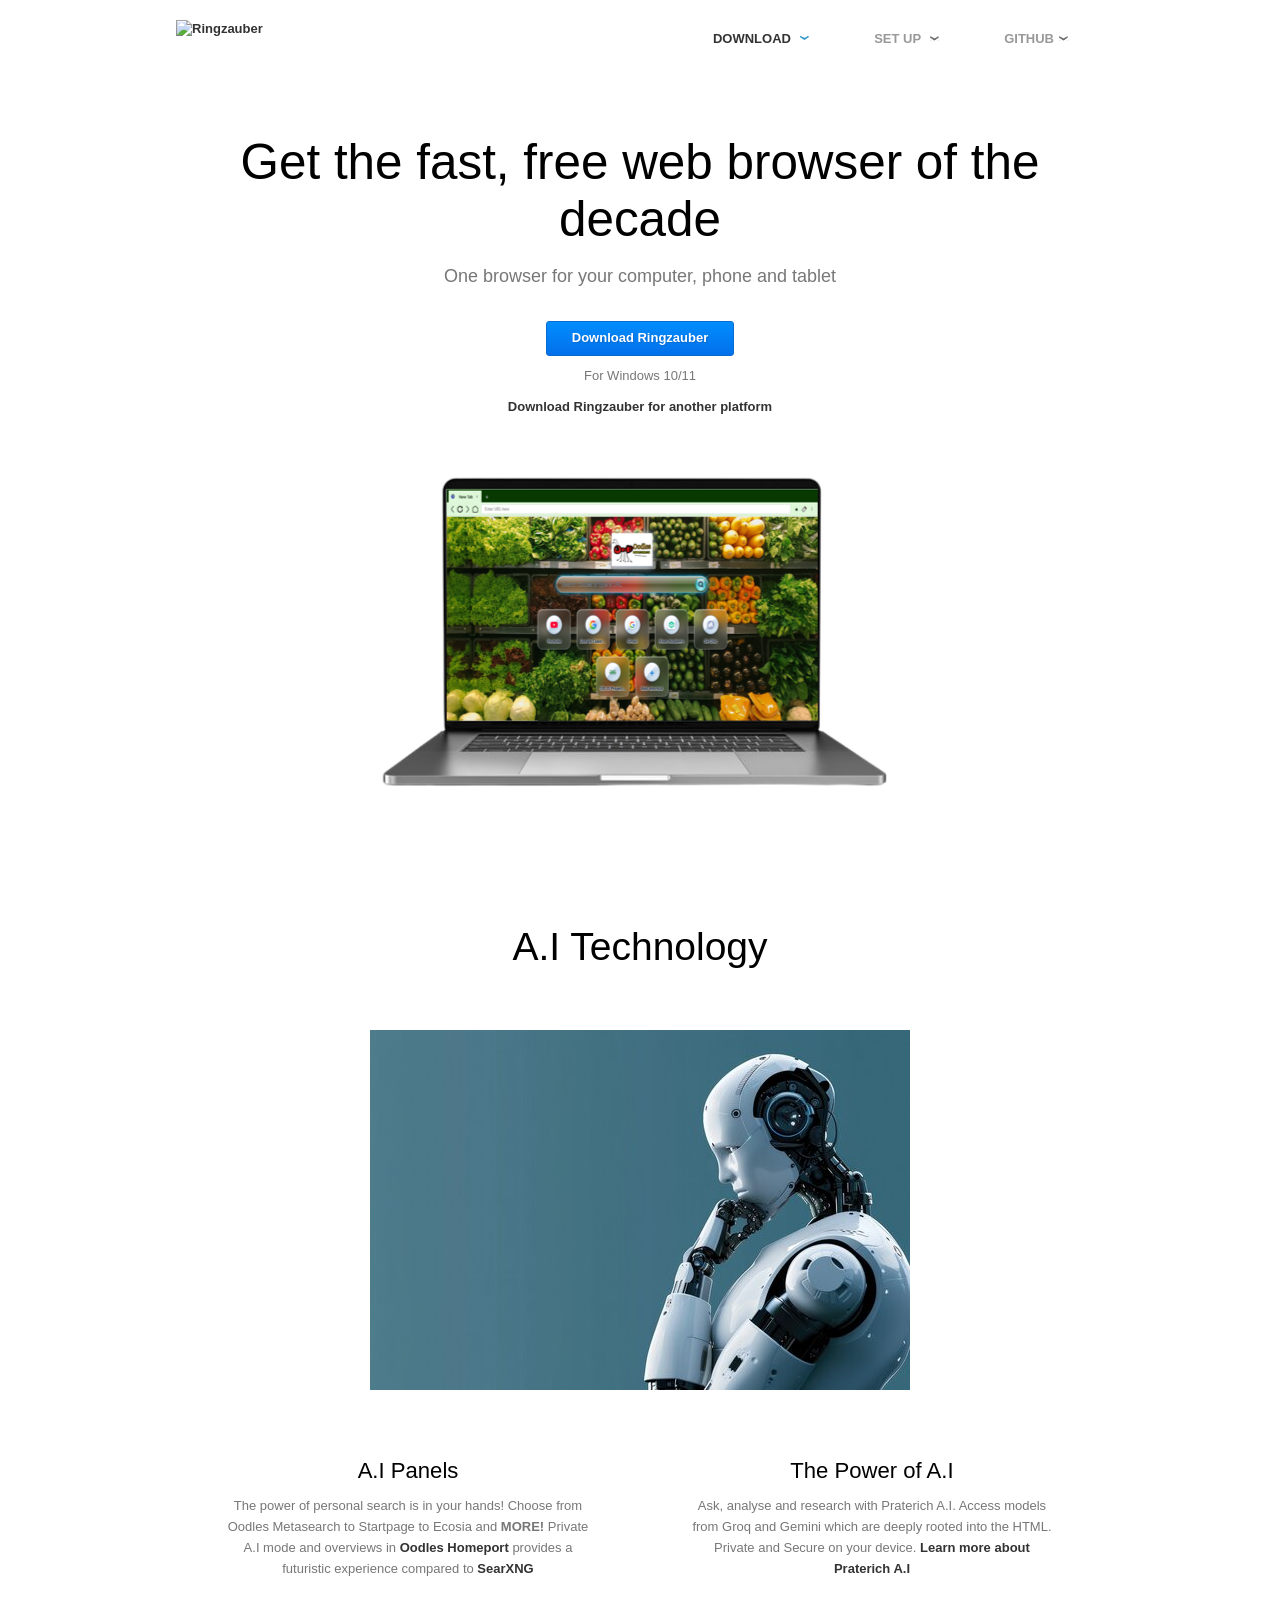
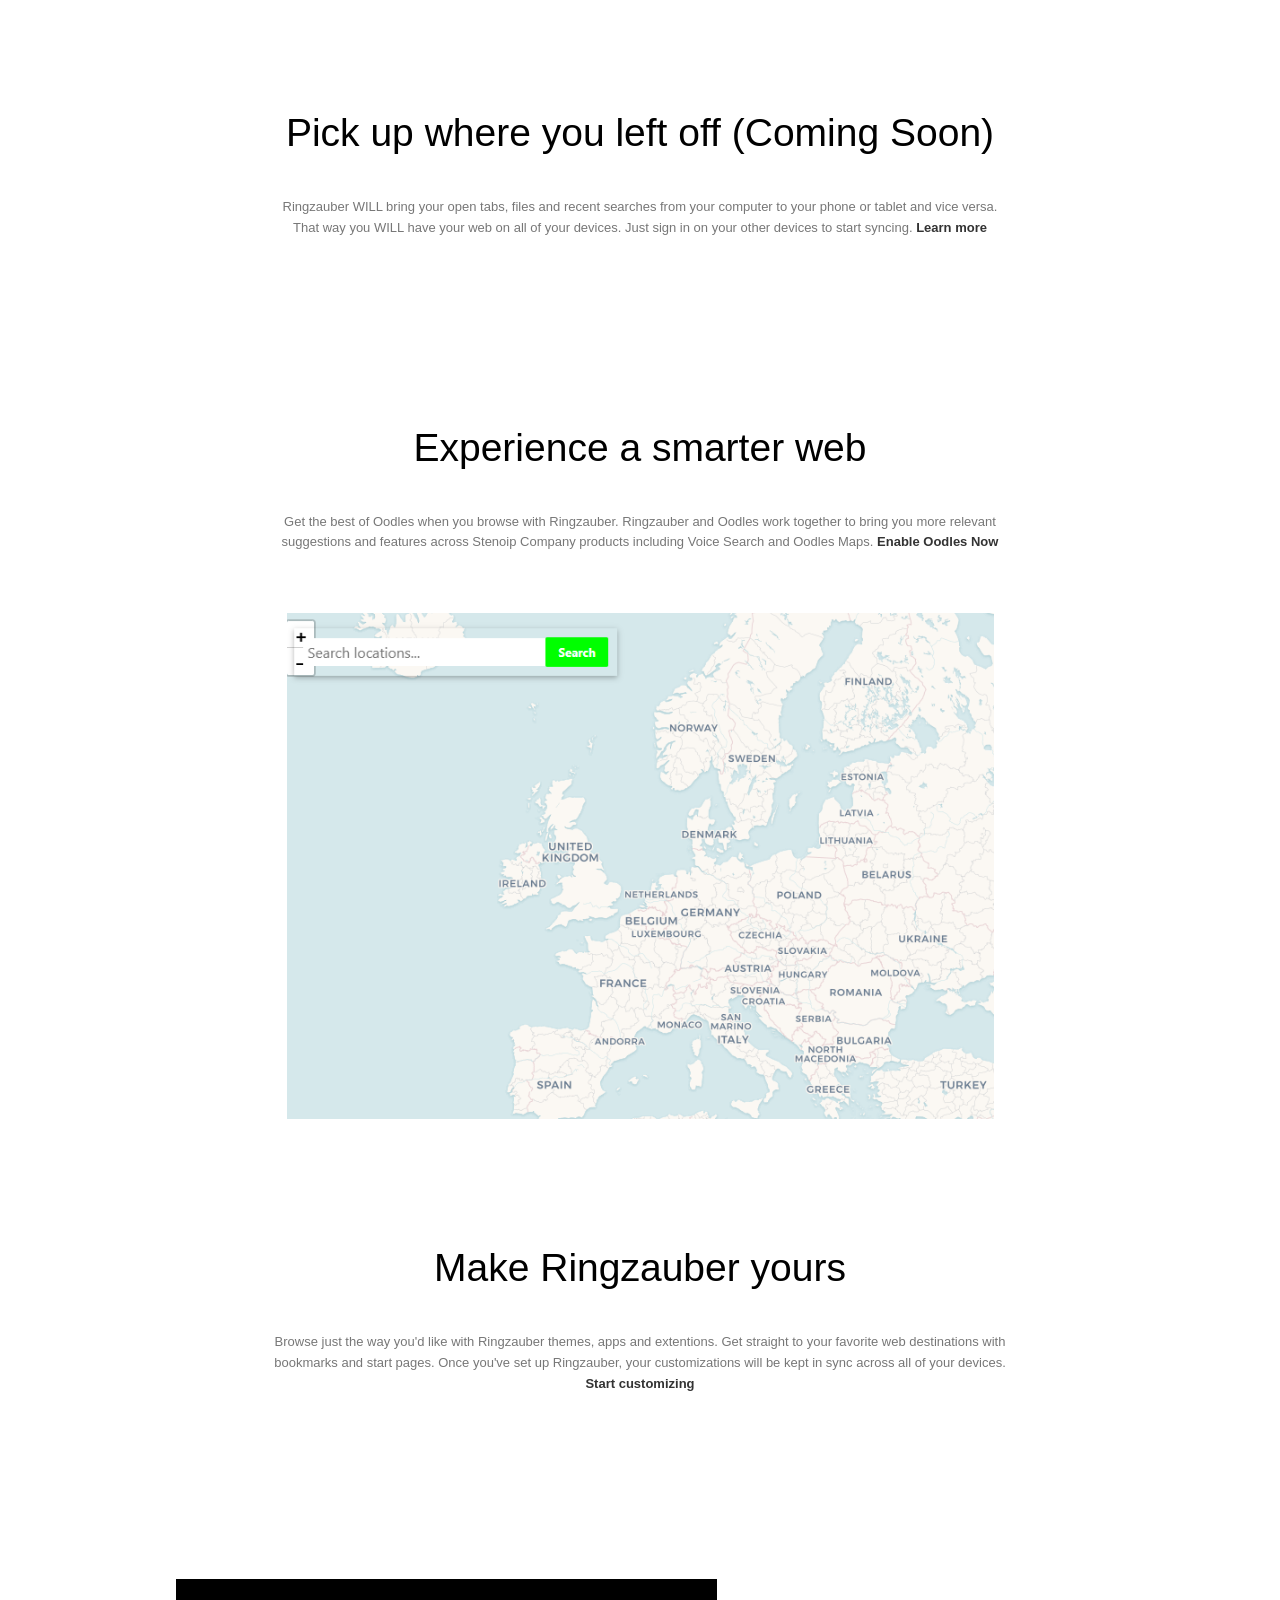
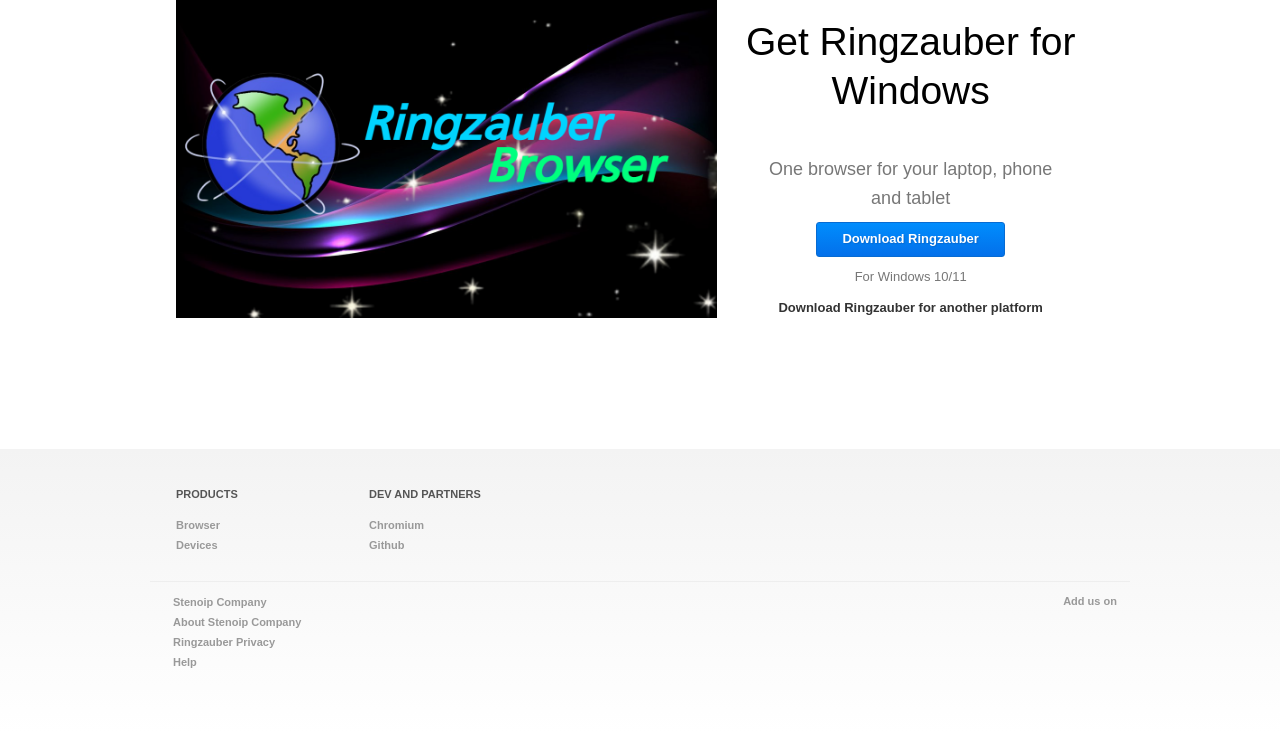
==== commit 1b39e07e: "Update index.html" ====
--- a/index.html
+++ b/index.html
@@ -103,7 +103,7 @@
           </h1>
           <p class="browser-promo">
             One browser for your computer, phone and tablet
-          </p><a class="button eula-download-button download-button desktop-only hide-cros" data-g-event="cta" href="https://stenoip.github.io/ringzauber-site/intl/en/Ringzauber/browser/desktop/#">Download Ringzauber</a>
+          </p><a class="button eula-download-button download-button desktop-only hide-cros" data-g-event="cta" href="https://github.com/stenoip/Ringzauber/releases">Download Ringzauber</a>
           <div class="desktop-only">
             <p class="content-win">
               <span class="alt-platform">For Windows 10/11</span>
@@ -111,7 +111,7 @@
           
             
             <p>
-              <a class="show-dialog-options hide-cros" data-g-event="cta" href="https://stenoip.github.io/ringzauber-site/intl/en/Ringzauber/browser/desktop/#">Download Ringzauber
+              <a class="show-dialog-options hide-cros" data-g-event="cta" href="https://github.com/stenoip/Ringzauber/releases">Download Ringzauber
               for another platform</a>
             </p>
           </div><img alt="" class="hi-dpi empty-area section-hero" src="laptop_with_ringzauber.png">
@@ -233,7 +233,7 @@
          
             <p class="browser-promo">
               One browser for your laptop, phone and tablet
-            </p><a class="button eula-download-button" data-g-event="cta" href="https://stenoip.github.io/ringzauber-site/intl/en/Ringzauber/browser/desktop/#">Download
+            </p><a class="button eula-download-button" data-g-event="cta" href="https://github.com/stenoip/Ringzauber/releases">Download
             Ringzauber</a>
             <p class="content-win desktop-only">
               <span class="alt-platform">For Windows 10/11</span>
@@ -247,7 +247,7 @@
             </p>
            
             <p>
-              <a class="show-dialog-options hide-cros desktop-only" data-g-event="cta" href="https://stenoip.github.io/ringzauber-site/intl/en/Ringzauber/browser/desktop/#">Download Ringzauber for another platform</a>
+              <a class="show-dialog-options hide-cros desktop-only" data-g-event="cta" href="https://github.com/stenoip/Ringzauber/releases">Download Ringzauber for another platform</a>
             </p>
           </div>
         </section>
@@ -329,7 +329,7 @@
         </div>
       </div>
       <iframe frameborder="0" src="javascript:&quot;&quot;" class="modal-dialog-bg" style="border: 0px; vertical-align: bottom; display: none; opacity: 0;" allow="autoplay &#39;self&#39;; fullscreen &#39;self&#39;" data-ruffle-polyfilled="" src="./Ringzauber Browser_files/saved_resource.html"></iframe><div class="modal-dialog-bg" style="display: none; opacity: 0.5;"></div><div class="modal-dialog mode-eula win platform-win" id="eula-dialog" aria-labelledby=":0" role="dialog" style="display: none;">
-        <a data-g-event="eula" data-g-label="eula-close" href="https://stenoip.github.io/ringzauber-site/intl/en/Ringzauber/browser/desktop/#" id="eula-close"><span>×</span></a>
+        <a data-g-event="eula" data-g-label="eula-close" href="https://github.com/stenoip/Ringzauber/releases" id="eula-close"><span>×</span></a>
         <div id="download-options">
           <div class="g-section">
             <h2>
@@ -339,31 +339,31 @@
           <div class="g-section g-tpl-nest">
             <div class="g-unit g-col-5">
               <div class="eula-win win64-incapable">
-                <a class="button eula-download-button" data-g-event="cta" data-set-platform="win" href="https://stenoip.github.io/ringzauber-site/intl/en/Ringzauber/browser/desktop/#">Download for Windows</a>
+                <a class="button eula-download-button" data-g-event="cta" data-set-platform="win" href="https://github.com/stenoip/Ringzauber/releases">Download for Windows</a>
                 <p>
                   <span class="alt-platform">For Windows 10/11</span>
                 </p>
               </div>
               <div class="eula-win win64-capable">
-                <a class="button eula-download-button" data-g-event="cta" data-set-platform="win" href="https://stenoip.github.io/ringzauber-site/intl/en/Ringzauber/browser/desktop/#">Download for Windows</a>
+                <a class="button eula-download-button" data-g-event="cta" data-set-platform="win" href="https://github.com/stenoip/Ringzauber/releases">Download for Windows</a>
                 <p>
                   <span class="alt-platform">For Windows 10/11</span>
                 </p>
               </div>
               <div class="eula-win64">
-                <a class="button eula-download-button" data-g-event="cta" data-set-platform="win64" href="https://stenoip.github.io/ringzauber-site/intl/en/Ringzauber/browser/desktop/#">Download for Windows</a>
+                <a class="button eula-download-button" data-g-event="cta" data-set-platform="win64" href="https://github.com/stenoip/Ringzauber/releases">Download for Windows</a>
                 <p>
                   <span class="alt-platform">For Windows 10/11</span>
                 </p>
               </div>
               <div class="eula-mac">
-                <a class="button eula-download-button" data-g-event="cta" data-set-platform="mac" href="https://stenoip.github.io/ringzauber-site/intl/en/Ringzauber/browser/desktop/#">Download for Mac</a>
+                <a class="button eula-download-button" data-g-event="cta" data-set-platform="mac" href="https://github.com/stenoip/Ringzauber/releases">Download for Mac</a>
                 <p>
                   <span class="alt-platform">For Mac OS X 10.6 or later</span>
                 </p>
               </div>
               <div class="eula-linux">
-                <a class="button show-linux eula-download-button" data-g-event="cta" data-set-platform="linux" href="https://stenoip.github.io/ringzauber-site/intl/en/Ringzauber/browser/desktop/#">Download for Linux</a>
+                <a class="button show-linux eula-download-button" data-g-event="cta" data-set-platform="linux" href="https://github.com/stenoip/Ringzauber/releases">Download for Linux</a>
                 <p>
                   <span class="alt-platform">Debian/Ubuntu/Fedora/openSUSE</span>
                 </p>
--- a/chrome.min.css
+++ b/chrome.min.css
@@ -0,0 +1 @@
+.g-section:after{clear:both;content:".";display:block;height:0;visibility:hidden}.g-unit .g-section:after{clear:none}.g-unit .g-section{width:100%;overflow:hidden}.g-section,.g-unit{zoom:1}.g-split>.g-unit{float:right;text-align:right}.g-split>.g-first{float:left;text-align:left}.g-tpl-160 .g-unit,.g-unit .g-tpl-160 .g-unit,.g-unit .g-unit .g-tpl-160 .g-unit,.g-unit .g-unit .g-unit .g-tpl-160 .g-unit,.g-unit .g-unit .g-unit .g-unit .g-tpl-160 .g-unit,.g-unit .g-unit .g-unit .g-unit .g-unit .g-tpl-160 .g-unit{display:block;margin:0 0 0 160px;width:auto;float:none}.g-tpl-160 .g-first,.g-unit .g-tpl-160 .g-first,.g-unit .g-unit .g-tpl-160 .g-first,.g-unit .g-unit .g-unit .g-tpl-160 .g-first,.g-unit .g-unit .g-unit .g-unit .g-tpl-160 .g-first,.g-unit .g-unit .g-unit .g-unit .g-unit .g-tpl-160 .g-first{display:block;margin:0;width:160px;float:left}.g-tpl-25-75 .g-unit,.g-unit .g-tpl-25-75 .g-unit,.g-unit .g-unit .g-tpl-25-75 .g-unit,.g-unit .g-unit .g-unit .g-tpl-25-75 .g-unit,.g-unit .g-unit .g-unit .g-unit .g-tpl-25-75 .g-unit,.g-unit .g-unit .g-unit .g-unit .g-unit .g-tpl-25-75 .g-unit{width:74.999%;float:right;display:inline;margin:0}.g-tpl-25-75 .g-first,.g-unit .g-tpl-25-75 .g-first,.g-unit .g-unit .g-tpl-25-75 .g-first,.g-unit .g-unit .g-unit .g-tpl-25-75 .g-first,.g-unit .g-unit .g-unit .g-unit .g-tpl-25-75 .g-first,.g-unit .g-unit .g-unit .g-unit .g-unit .g-tpl-25-75 .g-first{width:24.999%;float:left;display:inline;margin:0}.g-tpl-75-25 .g-unit,.g-unit .g-tpl-75-25 .g-unit,.g-unit .g-unit .g-tpl-75-25 .g-unit,.g-unit .g-unit .g-unit .g-tpl-75-25 .g-unit,.g-unit .g-unit .g-unit .g-unit .g-tpl-75-25 .g-unit,.g-unit .g-unit .g-unit .g-unit .g-unit .g-tpl-75-25 .g-unit{width:24.999%;float:right;display:inline;margin:0}.g-tpl-75-25 .g-first,.g-unit .g-tpl-75-25 .g-first,.g-unit .g-unit .g-tpl-75-25 .g-first,.g-unit .g-unit .g-unit .g-tpl-75-25 .g-first,.g-unit .g-unit .g-unit .g-unit .g-tpl-75-25 .g-first,.g-unit .g-unit .g-unit .g-unit .g-unit .g-tpl-75-25 .g-first{width:74.999%;float:left;display:inline;margin:0}.g-tpl-33-67 .g-unit,.g-unit .g-tpl-33-67 .g-unit,.g-unit .g-unit .g-tpl-33-67 .g-unit,.g-unit .g-unit .g-unit .g-tpl-33-67 .g-unit,.g-unit .g-unit .g-unit .g-unit .g-tpl-33-67 .g-unit,.g-unit .g-unit .g-unit .g-unit .g-unit .g-tpl-33-67 .g-unit{width:66.999%;float:right;display:inline;margin:0}.g-tpl-33-67 .g-first,.g-unit .g-tpl-33-67 .g-first,.g-unit .g-unit .g-tpl-33-67 .g-first,.g-unit .g-unit .g-unit .g-tpl-33-67 .g-first,.g-unit .g-unit .g-unit .g-unit .g-tpl-33-67 .g-first,.g-unit .g-unit .g-unit .g-unit .g-unit .g-tpl-33-67 .g-first{width:32.999%;float:left;display:inline;margin:0}.g-tpl-67-33 .g-unit,.g-unit .g-tpl-67-33 .g-unit,.g-unit .g-unit .g-tpl-67-33 .g-unit,.g-unit .g-unit .g-unit .g-tpl-67-33 .g-unit,.g-unit .g-unit .g-unit .g-unit .g-tpl-67-33 .g-unit,.g-unit .g-unit .g-unit .g-unit .g-unit .g-tpl-67-33 .g-unit{width:32.999%;float:right;display:inline;margin:0}.g-tpl-67-33 .g-first,.g-unit .g-tpl-67-33 .g-first,.g-unit .g-unit .g-tpl-67-33 .g-first,.g-unit .g-unit .g-unit .g-tpl-67-33 .g-first,.g-unit .g-unit .g-unit .g-unit .g-tpl-67-33 .g-first,.g-unit .g-unit .g-unit .g-unit .g-unit .g-tpl-67-33 .g-first{width:66.999%;float:left;display:inline;margin:0}.g-tpl-50-50 .g-unit,.g-unit .g-tpl-50-50 .g-unit,.g-unit .g-unit .g-tpl-50-50 .g-unit,.g-unit .g-unit .g-unit .g-tpl-50-50 .g-unit,.g-unit .g-unit .g-unit .g-unit .g-tpl-50-50 .g-unit,.g-unit .g-unit .g-unit .g-unit .g-unit .g-tpl-50-50 .g-unit{width:49.999%;float:right;display:inline;margin:0}.g-tpl-50-50 .g-first,.g-unit .g-tpl-50-50 .g-first,.g-unit .g-unit .g-tpl-50-50 .g-first,.g-unit .g-unit .g-unit .g-tpl-50-50 .g-first,.g-unit .g-unit .g-unit .g-unit .g-tpl-50-50 .g-first,.g-unit .g-unit .g-unit .g-unit .g-unit .g-tpl-50-50 .g-first{width:49.999%;float:left;display:inline;margin:0}.g-tpl-nest .g-unit{float:left;width:auto;display:inline;margin:0}.g-tpl-nest-alt .g-unit{float:right;width:auto;display:inline;margin:0}.g-content{margin-right:13px}.g-last .g-content{margin-right:0}.g-col-2-2-2-2-2-2 .g-unit{width:16.666%}.g-col-3-3-3-3 .g-unit{width:24.999%}.g-col-4-4-4 .g-unit{width:33.333% !important}.g-col-5-5-2 .g-unit{width:41.666%}.g-col-5-5-2 .g-last{width:16.666%}.g-col-6-3-3 .g-unit{width:24.999%}.g-col-6-3-3 .g-first{width:49.999%}.g-col-3-6-3 .g-unit{width:50%}.g-col-3-6-3 .g-last,.g-col-3-6-3 .g-first{width:25%}.g-col-7-5 .g-unit{width:41.66%}.g-col-7-5 .g-first{width:58.33%}.g-tpl-nest .g-tpl-50-50 .g-unit{width:49.999%}.g-unit.g-col-1{width:8.333%}.g-unit.g-col-2{width:16.666%}.g-unit.g-col-3{width:24.999%}.g-unit.g-col-4{width:33.333%}.g-unit.g-col-5{width:41.666%}.g-unit.g-col-6{width:49.999%}.g-unit.g-col-7{width:58.333%}.g-unit.g-col-8{width:66.666%}.g-unit.g-col-9{width:74.999%}.g-unit.g-col-10{width:83.333%}.g-unit.g-col-11{width:91.666%}.g-unit.g-col-12{width:100%}.g-section .g-tpl-nest #email-alerts{clear:both}.g-section .g-tpl-nest .condition-hide{display:none}.g-section .g-tpl-nest .condition-show{display:block}@media screen and (max-width:770px){.g-unit.g-unit{float:none}}*{margin:0;padding:0}body{color:#333;font:13px/18px 'Open Sans',arial,sans-serif;font-weight:400}a{color:#000;font-weight:600;text-decoration:none}a img{border:0}#main a:hover,#footer a:hover{color:#39f}h1.heading-text{font-size:3em}h1.heading,h1.heading-text{margin-top:.7em}.list-terms{list-style:none;margin-left:20px}h1,.h1{color:#000;font-size:3.2em;font-weight:300;line-height:1.15;margin:0 0 .7em}h2,.h2{color:#000;font-size:2.3em;font-weight:300;line-height:1.25;margin:1em 0}h3,.h3{color:#000;font-size:1.7em;font-weight:300;line-height:1.3;margin:.5em 0}h4,.h4{color:#555;font-size:13px;font-weight:600;line-height:15px;margin:0 0 .5em}h2 em{font-style:normal;font-weight:700}p{margin:.1em 0 .2em}table{border-spacing:2px;width:100%}th,td{background:#f6f6f6;border:0;font-size:.9em;padding:.3em 1em}.js .hide{display:none}.word{white-space:nowrap}.notice{background-color:#f9edbe;box-shadow:0 2px 4px rgba(0,0,0,.2);outline:1px solid #ddd;padding:10px;text-align:center}.superscript{font-size:.8em;line-height:1;vertical-align:super}.compact{border-left:26px transparent solid;border-right:26px transparent solid;margin:0 auto;max-width:928px}.button{background:#0370ea;background:-moz-linear-gradient(top,#008dfd 0,#0370ea 100%);background:-webkit-gradient(linear,left top,left bottom,color-stop(0,#008dfd),color-stop(100%,#0370ea));background:-webkit-linear-gradient(top,#008dfd 0,#0370ea 100%);background:-o-linear-gradient(top,#008dfd 0,#0370ea 100%);background:-ms-linear-gradient(top,#008dfd 0,#0370ea 100%);background:linear-gradient(top,#008dfd 0,#0370ea 100%);border:1px solid #076bd2;-moz-border-radius:3px;border-radius:3px;color:#fff !important;display:inline-block;font-size:13px;font-weight:700;line-height:1.3;padding:8px 25px;text-align:center;text-decoration:none !important;text-shadow:1px 1px 1px #076bd2}.button:hover{background:-moz-linear-gradient(top,#008dfd 30%,#0370ea 100%);background:-webkit-gradient(linear,left top,left bottom,color-stop(30%,#008dfd),color-stop(100%,#0370ea));background:-webkit-linear-gradient(top,#008dfd 30%,#0370ea 100%);background:-o-linear-gradient(top,#008dfd 30%,#0370ea 100%);background:-ms-linear-gradient(top,#008dfd 30%,#0370ea 100%);background:linear-gradient(top,#008dfd 30%,#0370ea 100%);cursor:pointer}.button-alt{background:#eee;background:-o-linear-gradient(bottom,#dcdcdc 46%,#fafafa 87%);background:-moz-linear-gradient(bottom,#dcdcdc 46%,#fafafa 87%);background:-webkit-gradient(linear,left top,left bottom,color-stop(0,#dcdcdc),color-stop(100%,#fafafa));background:-webkit-linear-gradient(bottom,#dcdcdc 46%,#fafafa 87%);background:-ms-linear-gradient(bottom,#dcdcdc 46%,#fafafa 87%);background:linear-gradient(bottom,#dcdcdc 46%,#fafafa 87%);border:1px solid #d6d6d6;-moz-border-radius:3px;border-radius:3px;color:#333 !important;display:inline-block;font-size:12px;font-weight:700;line-height:24px;padding:0 15px;text-align:center;text-decoration:none !important;text-shadow:none}.button-alt:hover{background:-o-linear-gradient(bottom,#dcdcdc 20%,#fafafa 87%);background:-moz-linear-gradient(bottom,#dcdcdc 20%,#fafafa 87%);background:-webkit-gradient(linear,left top,left bottom,color-stop(20%,#dcdcdc),color-stop(87%,#fafafa));background:-webkit-linear-gradient(bottom,#dcdcdc 20%,#fafafa 87%);background:-ms-linear-gradient(bottom,#dcdcdc 20%,#fafafa 87%);background:linear-gradient(bottom,#dcdcdc 20%,#fafafa 87%);cursor:pointer}.sub-button{font-size:13px !important;margin-top:-20px}.more{display:block;margin:1em 0 1.5em}.back,.back-alt{border-bottom:1px solid #eee;display:block;margin:45px 0 60px}.back-alt a,.back a{background:#fff;bottom:-8px;color:#000;font-weight:600;line-height:20px;padding:0 15px 0 0;position:relative}.back a:hover,.back a:visited:hover{color:#39c}.back-alt{text-align:right}.back-alt a{padding:0 0 0 15px}iframe{border:0}.multicol{-webkit-column-count:2;-moz-column-count:2;column-count:2;-webkit-column-gap:18px;-moz-column-gap:18px;column-gap:18px}.copy,.respond{display:inline-block;max-width:100%}.block{display:block}.inline-block{display:inline-block}.accordion h3{background:url(/web/20150331025102im_/https://www.google.com/chrome/assets/common/images/right-arrow.png) no-repeat right center;color:#555;cursor:pointer;font:13px/16px 'Open Sans',arial,sans-serif;font-weight:700;margin:.2em 0;outline:none;padding:7px 0}.accordion h3:hover{color:#39f}.accordion h3.goog-zippy-expanded{background-image:url(/web/20150331025102im_/https://www.google.com/chrome/assets/common/images/down-arrow.png);color:#989898}.accordion h3 a{color:#555}.accordion{border-bottom:1px solid #e5e5e5;width:75%}.accordion,.accordion li{list-style:none;margin:0;padding:0}.accordion li{border-top:1px solid #e5e5e5}.accordion p{color:#777;font:13px/20px 'Open Sans',arial,sans-serif;padding:10px 0 20px}.newsletter-form{height:auto;overflow:hidden;width:100%}.warning{background:#fffbe4;border:1px solid #f8f6e6;-webkit-border-radius:4px;-moz-border-radius:4px;border-radius:4px;margin:10px auto;padding:10px 0;position:relative;text-align:center}#eula-dialog{background:#fff;border:1px solid #ccc;left:-99999px;max-width:690px;min-height:428px;padding:20px 45px;position:absolute;top:0;width:80%;z-index:1002}#eula-dialog h2{font-size:2.5em;margin:.2em 0 .7em}#eula-dialog a{color:#0370ea}.modal-dialog-bg{background:#666;left:0;position:absolute;top:0;z-index:1001}#eula-dialog label{display:block;margin-top:5px}#eula-dialog p{margin:0 0 20px}#eula-dialog iframe{background:#f2f2f2;border:1px solid #ccc;height:170px;width:100%}html.business #eula-dialog .modal-dialog-buttons{text-align:right}#eula-dialog .modal-dialog-buttons span{margin:0 63px 0 78px}html.business #eula-dialog .modal-dialog-buttons button{margin-left:15px}#eula-close{background:#ebebeb url(/web/20150331025102im_/https://www.google.com/chrome/assets/common/images/content/close-icon.png);font-size:30px;height:20px;overflow:hidden;position:absolute;right:2%;top:3.5%;width:20px}#eula-close span{display:none}#eula-logo{float:left}#eula-cancel{padding:2px 5px 3px}#throbber{display:none}#eula-dialog .eula-pf{margin:0 !important;text-align:right}.mac-content,.win-content,.linux-content{display:none}.mac .mac-content{display:block}.win .win-content{display:block}.linux .linux-content{display:block}.modal-dialog-buttons{clear:right;margin-top:10px}.tablist,.tablist li{list-style:none;margin:0;outline:none;padding:0}.tablist{border-bottom:1px solid #e5e5e5;margin:0 0 1em;width:90%}.tablist a{background:url(/web/20150331025102im_/https://www.google.com/chrome/assets/common/images/right-arrow.png) no-repeat right center;color:#555;display:block;font:13px/26px 'Open Sans',arial,sans-serif;font-weight:700}.tablist li.goog-zippy-expanded a{background-image:url(/web/20150331025102im_/https://www.google.com/chrome/assets/common/images/right-arrow-dk.png);color:#989898}.tablist li{border-top:1px solid #e5e5e5}.tooltip-button{cursor:pointer !important;position:relative;-webkit-transition:all .2s ease-in;-moz-transition:all .2s ease-in;transition:all .2s ease-in}.tooltip-button:hover{-webkit-box-shadow:inset 0 0 10px 3px rgba(69,154,231,.2);-moz-box-shadow:inset 0 0 10px 3px rgba(69,154,231,.2);box-shadow:inset 0 0 10px 3px rgba(69,154,231,.2)}.js .tooltip-content{display:none;position:absolute}.goog-tooltip,.tooltip-content{background:#f6f6f6;background:#f6f6f6 ;border:1px solid #c5c5c5;border-width:0 1px 1px 0;color:#777;cursor:default;font:13px/18px 'Open Sans',arial,sans-serif;letter-spacing:0;padding:20px;text-align:left;text-transform:none;width:260px;z-index:501}.goog-tooltip h3{font:14px/18px 'Open Sans',arial,sans-serif;margin-bottom:5px}.goog-tooltip h4,.tooltip-content h4{margin-bottom:10px}span.tooltip-left,span.tooltip-right,span.tooltip-above,span.tooltip-below{background-position:50% 50%;background-repeat:no-repeat;position:absolute}span.tooltip-left,span.tooltip-right{height:14px;margin-top:-7px;top:50%;width:8px}span.tooltip-above,span.tooltip-below{height:8px;left:50%;margin-left:-7px;width:14px}span.tooltip-left{background-image:url(/web/20150331025102im_/https://www.google.com/chrome/assets/common/images/tooltip-right.png);right:-8px}span.tooltip-right{background-image:url(/web/20150331025102im_/https://www.google.com/chrome/assets/common/images/tooltip-left.png);left:-8px}span.tooltip-above{background-image:url(/web/20150331025102im_/https://www.google.com/chrome/assets/common/images/tooltip-bottom.png);bottom:-8px !important}span.tooltip-below{background-image:url(/web/20150331025102im_/https://www.google.com/chrome/assets/common/images/tooltip-top.png);top:-8px}#header{height:64px;position:relative}#header .g-split{border-bottom:1px solid #e8e8e8}#header-logo{margin-top:20px}#logo{width:123px}#nav{font-size:12px;height:64px;position:absolute;right:0}#nav ul{display:none}#nav li:hover ul{display:block}#nav li{font-weight:600;height:64px;list-style:none;overflow:visible;position:relative;text-transform:uppercase;white-space:normal;zoom:1}#nav li:hover{overflow:visible}#nav li a{background:#fff;border:0 solid #39c;color:#333;display:block;position:relative;text-decoration:none;z-index:600}.nojs #nav li a{height:64px}.nojs #nav li:hover a{border-bottom:4px solid #39c}.nojs #nav li:hover li a,.nojs #nav li.active:hover span{border-bottom:none}#nav li:hover li a{border:none}#nav li span{border-top:35px solid #fff;display:block;height:29px;margin:0 30px;padding:0 5px;position:relative;white-space:nowrap}#nav li.active span{border-bottom:4px solid #39c;height:25px}#nav li ul{left:0;position:absolute;top:65px;width:100%;z-index:599}#nav li li{background:#f4f4f4 ;border-bottom:1px solid #e8e8e8;border-top:1px solid #fff;display:block;float:left;height:auto;margin:0;padding:6px 0;text-align:center;text-transform:none;width:100%}#nav li li:hover{background:#ddd}#nav li li a{background:transparent;border:none;color:#666;padding-bottom:0}.marquee-copy .content-inner{margin-right:0}.g-content-inner .inner-text{display:inline-block}#main{color:#777}#marquee{margin:50px auto;position:relative}.marquee-copy .g-content{display:table;height:275px;position:relative;z-index:2}.marquee-copy h1{margin:0 0 .3em;white-space:nowrap}.marquee-copy .wrap{white-space:normal}.marquee-carousel .marquee .marquee-copy .hero-text{font-size:3.1em}.marquee-copy .g-content-inner{display:table-cell;vertical-align:middle}.marquee-copy p{font-size:15px;padding-right:10px}.content-inner p.landing-intro-text{padding-right:9px}.marquee-copy a{margin:27px 0}.marquee-image{position:relative}.marquee-image img{display:block;float:right;max-width:100%}#marquee.marquee-stacked{margin-top:35px;text-align:center}.marquee-stacked p{line-height:20px;margin-left:auto;margin-right:auto;width:55%}.marquee-stacked .marquee-image img{float:none;max-width:100%}.webstore .overview #marquee.marquee-overlay{margin-bottom:0;margin-top:100px}.marquee-overlay .marquee-copy{margin-top:-25px;position:absolute;top:0;width:50%;z-index:2}.marquee-overlay .marquee-image img{float:none}.marquee-carousel{margin-bottom:0 !important}.marquee-carousel,.marquee-carousel .marquee{height:400px;overflow:hidden;position:relative}.marquee-carousel .marquee .marquee-image .aligner{display:table-cell;height:400px;vertical-align:middle}.marquee-carousel .marquee img{float:none}.marquee-image .aligner .fairfieldvideo{height:260px;width:460px}.js #marquee-overview{opacity:0}#marquee-overview p{padding-right:0}.marquee-carousel #marquee-overview .marquee-copy{text-align:center}.marquee-carousel #marquee-browser .button{margin-bottom:20px;margin-top:20px}.marquee-carousel .marquee-overlay .marquee-image img{float:right}.marquee-wide p{width:86%}#mdn{list-style:none;margin:0 auto 50px;max-width:928px;position:relative;text-align:center;top:0;width:93%;z-index:10}#mdn li{display:inline-block}#mdn a{background:url(/web/20150331025102im_/https://www.google.com/chrome/assets/common/images/dot.png) no-repeat 50% -12px;color:#ccc;display:block;height:12px;margin-right:10px;width:12px}#mdn .tab-on a,#mdn a:hover{background-position:50% 0}.banner{margin:30px 0 10px}.banner .button{float:right;margin-top:23px}.promo-nav{margin-bottom:90px}.promo-nav h3{margin-bottom:15px}.promo-nav .g-content{border:1px solid #f0f0f0;-webkit-border-radius:1px;-moz-border-radius:1px;border-radius:1px;cursor:pointer;min-height:270px;padding:25px;position:relative}.promo-nav span.promo-nav-more{text-align:left;width:100%}.promo-nav a{display:inline;line-height:30px;padding:10px 0}.promo-nav a img{margin-left:6px}.promo-nav-image{margin-bottom:15px}.promo-nav-image img{display:block;max-width:250px;width:100%}.promos{margin-bottom:50px}.promos h2{color:#000;font-size:1.8em;font-weight:300;margin:1em 0 .5em}.promos .g-content{border-top:1px solid #ccc;padding:0 0 10px}.promos a{color:#000}.promo a,.promo-nav a{color:#000;font-weight:600}.promo p a{color:#333}.promo h2{color:#000;font-size:1.8em;font-weight:300;margin:0 0 .5em}.promo .g-content{line-height:20px;padding:30px 0}.promo .g-content p{padding-right:10px}.promo-list{list-style:square outside;margin-left:15px}.promo-list li{color:#000;font-size:8px}.promo-list li>span{color:#777;font-size:1.6em}.gweb-lightbox{background:#fff;border:1px solid #ccc;max-width:600px;min-height:200px;padding:20px;position:absolute;top:0;width:80% !important;z-index:1002}.gweb-lightbox-content{background:#fff;min-height:200px;min-width:200px}.gweb-lightbox-loading .gweb-lightbox-content{background:#fff url(//web.archive.org/web/20150331025102im_/https://www.google.com/images/gweb/lightbox/loading.gif) no-repeat 50% 50%}.gweb-lightbox-bg{background:#666;left:0;position:absolute;top:0;z-index:1001}.gweb-lightbox iframe{border:1px solid #ccc;width:100%}.gweb-lightbox-title{background:#fff;color:#666;font-size:1.2em;min-height:20px}.gweb-lightbox-title-text{color:#333;display:block;font-size:1.4em;font-weight:200;padding:0 31px 10px 0}.gweb-lightbox-title-text span{font-weight:normal;padding:0 8px}.gweb-lightbox-title-close{color:#666;cursor:pointer;display:block;font-size:25px;line-height:.9;position:absolute;right:20px;top:10px;z-index:1005}.gweb-lightbox-title-close:hover{color:#333}.gweb-lightbox-content{display:block;margin:0;min-height:200px;min-width:200px;overflow:hidden;padding:0;position:relative;text-align:center}.gweb-lightbox-nav{display:none}.chromebookbg{position:relative}.chromebookbg .bg{left:0;max-width:100%;position:relative}.chromebookbg .screenshot{left:17.35%;position:absolute;top:7.8%;width:65.3%}#footer{background:#f3f3f3;background:-moz-linear-gradient(top,#f3f3f3 0,#fff 100%);background:-webkit-gradient(linear,left top,left bottom,color-stop(0,#f3f3f3),color-stop(100%,#fff));background:-webkit-linear-gradient(top,#f3f3f3 0,#fff 100%);background:-o-linear-gradient(top,#f3f3f3 0,#fff 100%);background:-ms-linear-gradient(top,#f3f3f3 0,#fff 100%);background:linear-gradient(top,#f3f3f3 0,#fff 100%);font-size:11px;padding:40px 0 50px}#footer a{color:#999}#footer h4{font-size:11px;line-height:1;margin-bottom:16px;text-transform:uppercase}#footer h4 a{color:#555}#footer ul{list-style:none;white-space:nowrap}#footer li{font-weight:600;line-height:18px;margin-bottom:2px}#footer .g-tpl-nest .g-unit{width:20.8%}#footer .g-tpl-nest .g-last{width:16.6%}#sub-footer{border-top:1px solid #eee;color:#999;line-height:16px;margin:25px auto 0;max-width:980px;padding:11px 0}#sub-footer .g-unit p{margin:0 26px 0 0}#sub-footer .g-first p{margin:0 0 0 26px}#sub-footer a{color:#999;margin-left:23px}#sub-footer select{border:1px solid #eee;border-radius:0;color:#333;display:inline-block;font:small-caps 600 12px/1 'Open Sans',arial,sans-serif;margin:-3px 0 0;padding:0 0 0 5px}#sub-footer select:focus{outline:none}#sub-footer .footer-notice{color:#555;font-weight:600;line-height:2.5em;margin-left:23px}#sub-footer .footer-notice a{margin-left:0}#chrome-footer-global{margin:0 0 0 23px}#chrome-footer-global a{margin-left:0}#chrome-footer-global li{display:inline}#chrome-footer-global li+li:before{content:'\00B7';padding:0 3px}.ie6 #chrome-footer-global li{margin:0 13px 0 0}.ie7 #chrome-footer-global li{margin:0 13px 0 0}.ie7[dir='rtl'] #chrome-footer-global li{margin:0 0 0 13px}#locale-switcher{display:inline-block;float:right;margin-left:1em;padding:0 0 0 15px}.map-pin{background:url(/web/20150331025102im_/https://www.google.com/chrome/assets/common/images/pin.png) no-repeat;cursor:pointer;height:38px;margin:-28px 0 0 -10px;position:absolute;width:32px}#g-plus-badge,#___plusone_0{float:right !important;padding:0 !important}#g-plus-badge{margin:0 10px}#g-plus-badge a{margin:0}#g-plus-badge img{margin:0 0 -4px}.scrollbar::-webkit-scrollbar{height:16px;width:16px}.scrollbar::-webkit-scrollbar-thumb{background-clip:padding-box;background-color:rgba(0,0,0,.2);-webkit-box-shadow:inset 1px 1px 0 rgba(0,0,0,.1),inset 0 -1px 0 rgba(0,0,0,.07);min-height:28px;padding-top:100px}.scrollbar::-webkit-scrollbar-button{height:0;width:0}.scrollbar::-webkit-scrollbar-button:start:decrement,.scrollbar::-webkit-scrollbar-button:end:increment{display:block}.scrollbar::-webkit-scrollbar-button:vertical:start:increment,.scrollbar::-webkit-scrollbar-button:vertical:end:decrement{display:none}.scrollbar::-webkit-scrollbar-track:vertical{background-clip:padding-box;background-color:#fff;border-left:5px solid transparent;border-right:0 solid transparent}.scrollbar::-webkit-scrollbar-track:horizontal{background-clip:padding-box;background-color:#fff;border-bottom:0 solid transparent;border-top:5px solid transparent}.scrollbar::-webkit-scrollbar-thumb{background-clip:padding-box;background-color:rgba(0,0,0,.2);-webkit-box-shadow:inset 1px 1px 0 rgba(0,0,0,.1),inset 0 -1px 0 rgba(0,0,0,.07);min-height:28px;padding-top:100px}.scrollbar::-webkit-scrollbar-thumb:hover{background-color:rgba(0,0,0,.4);-webkit-box-shadow:inset 1px 1px 1px rgba(0,0,0,.25)}.scrollbar::-webkit-scrollbar-thumb:active{background-color:rgba(0,0,0,.5);-webkit-box-shadow:inset 1px 1px 3px rgba(0,0,0,.35)}.scrollbar::-webkit-scrollbar-thumb:vertical{border:0 0 0 5px solid transparent}.scrollbar::-webkit-scrollbar-thumb:horizontal{border:5px 0 0 0 solid transparent}.scrollbar::-webkit-scrollbar-track:hover{background-color:rgba(0,0,0,.05);-webkit-box-shadow:inset 1px 0 0 rgba(0,0,0,.1)}.scrollbar::-webkit-scrollbar-track:active{background-color:rgba(0,0,0,.05);-webkit-box-shadow:inset 1px 0 0 rgba(0,0,0,.14),inset -1px -1px 0 rgba(0,0,0,.07)}.tooltip-button:hover{-webkit-box-shadow:inset 0 0 10px 3px rgba(196,232,247,.6);-moz-box-shadow:inset 0 0 10px 3px rgba(196,232,247,.6);box-shadow:inset 0 0 6px 3px rgba(196,232,247,.6)}@-moz-keyframes spin{100%{-moz-transform:rotate(360deg)}}@-webkit-keyframes spin{100%{-webkit-transform:rotate(360deg)}}@keyframes spin{100%{-webkit-transform:rotate(360deg);transform:rotate(360deg)}}@-moz-keyframes alt-spin{100%{-moz-transform:rotate(-360deg)}}@-webkit-keyframes alt-spin{100%{-webkit-transform:rotate(-360deg)}}@keyframes alt-spin{100%{-webkit-transform:rotate(-360deg);transform:rotate(-360deg)}}.content-cros,.content-linux,.content-mac,.content-win,.content-win64,.content-win8,.content-win8-block,.marquee-image .content-cros,.marquee-image .content-linux,.marquee-image .content-mac,.marquee-image .content-win,.marquee-image .content-win64,.marquee-image .content-win8{display:none}#cros .content-cros,#linux .content-linux,#mac .content-mac,#win .content-win,#win64 .content-win64{display:block}html.win8 .content-win8{display:inline-block}html.win8 .content-win8-block{display:block}html.win64-incapable .win64-capable,html.win64-capable .win64-incapable{display:none !important}#cros .hide-cros,#linux .hide-linux,#mac .hide-mac,#win .hide-win,#win64 .hide-win64,#win64.win8 .hide-win8,#win.win8 .hide-win8{display:none !important}#win64.build-stable .browser-landing .content-win64{display:none}#win64.build-stable .browser-landing .content-win{display:block}#win64.force-win64.build-stable .browser-landing .content-win64{display:block}#win64.force-win64.build-stable .browser-landing .content-win{display:none}#win64.build-stable.business .landing-user .content-win64{display:none}#win64.build-stable.business .landing-user .content-win{display:block}#win64.force-win64.build-stable.business .landing-user .content-win64{display:block}#win64.force-win64.build-stable.business .landing-user .content-win{display:none}#eula-dialog #download-options,#eula-dialog #modal-dialog-content,#eula-dialog #modal-dialog-buttons{display:none}#eula-dialog.mode-options #download-options,#eula-dialog.mode-eula #modal-dialog-content,#eula-dialog.mode-eula #modal-dialog-buttons{display:block}#win-opts p{margin-right:20px}#download-options a,#download-options a.button{display:inline-block}#eula-dialog .eula-linux,#eula-dialog .eula-mac,#eula-dialog .eula-win,#eula-dialog .eula-win64{display:none}#eula-dialog.platform-linux .eula-linux,#eula-dialog.platform-mac .eula-mac,#eula-dialog.platform-win .eula-win,#eula-dialog.platform-win64 .eula-win64{display:block}.lt-ie8 .show-dialog-options{display:none}.fatnav-header #header-logo{position:absolute;z-index:1001}#fat-nav{padding:15px 0 0;text-align:right}.fatnav-header ul,.fatnav-header li{box-sizing:border-box;list-style:none;padding:0;margin:0}.platform-text{display:none}.default-platform-text,#win .forWindows,#win8 .forWindows,#mac .forMac,#linux .forLinux{display:inline}#win .default-platform-text,#win8 .default-platform-text,#mac .default-platform-text,#linux .default-platform-text{display:none}.nav-l1{position:relative;width:100%;z-index:1000}.nav-l1-menuitem{display:inline-block;line-height:48px;min-width:110px;text-align:center;text-transform:uppercase;-webkit-transition:background-color .2s ease-in-out;-moz-transition:background-color .2s ease-in-out;-ms-transition:background-color .2s ease-in-out;-o-transition:background-color .2s ease-in-out;transition:background-color .2s ease-in-out;white-space:nowrap}*+html .nav-l1-menuitem{display:inline;float:right}.nav-l1-menuitem:after{content:"";float:right;height:48px;left:4px;opacity:0;position:relative;-webkit-transition:opacity .2s ease-in-out;-moz-transition:opacity .2s ease-in-out;-ms-transition:opacity .2s ease-in-out;-o-transition:opacity .2s ease-in-out;transition:opacity .2s ease-in-out;top:-48px;width:6px}.nav-l1-menuitem:hover{background:#f7f7f7}.nav-l1-menuitem:hover:after{background:url([data-uri]) no-repeat;opacity:1}.nav-l1-menuitem:hover .nav-top{color:#333}.compact-nav .nav-l1-menuitem{background:#f7f7f7}.nav-top{color:#999;display:block;margin:0 6px;padding:0 20px;text-decoration:none;-webkit-transition:color .2s ease-in-out;-moz-transition:color .2s ease-in-out;-ms-transition:color .2s ease-in-out;-o-transition:color .2s ease-in-out;transition:color .2s ease-in-out}.active .nav-top{color:#333}.submenu-icon{background:url([data-uri]) no-repeat;background-size:9px;color:#888;display:inline-block;height:5px;margin:0 0 2px 5px;padding-left:5px;vertical-align:middle;width:14px}.nav-l2{background-color:#f7f7f7;box-shadow:0 3px 4px rgba(0,0,0,.12);left:0;opacity:0;position:absolute;top:48px;-webkit-transition:opacity .2s ease-in-out,visibility .2s ease-in-out;-moz-transition:opacity .2s ease-in-out,visibility .2s ease-in-out;-ms-transition:opacity .2s ease-in-out,visibility .2s ease-in-out;-o-transition:opacity .2s ease-in-out,visibility .2s ease-in-out;transition:opacity .2s ease-in-out,visibility .2s ease-in-out;visibility:hidden;width:100%;z-index:10000}.active span.submenu-icon,.nav-open span.submenu-icon{background-position:0 -5px}.nav-l1-menuitem:hover .nav-l2,.selected .nav-l2,.nav-open .nav-l2,.nav-l1-menuitem>a:focus+.nav-l2{opacity:1;visibility:visible}.nav-l2>li{float:left;position:relative;width:24.979999%}.nav-l2 a{color:#333;display:block;text-decoration:none;text-transform:none}.nav-l2 a:hover{background:#e5e5e5 ;background:-moz-linear-gradient(205deg,rgba(229,229,229,.7) 0,rgba(233,233,233,.7) 20%,rgba(244,244,244,.7) 100%);background:-webkit-linear-gradient(205deg,rgba(229,229,229,.7) 0,rgba(233,233,233,.7) 20%,rgba(244,244,244,.7) 100%);background:linear-gradient(205deg,rgba(229,229,229,.7) 0,rgba(233,233,233,.7) 20%,rgba(244,244,244,.7) 100%)}.nav-l3 li{border-bottom:1px solid #e8e8e8;text-align:left}.nav-l3 li:last-child{border:0}.nav-l3 a{line-height:1;padding:1.3em 13%}.nav-hero{background-size:100%;background-repeat:no-repeat;display:block;margin:0 auto;min-height:140px}[id^='nav-l2']:after{content:'';height:100%;background:-moz-linear-gradient(top,rgba(255,255,255,0) 0,rgba(211,211,211,.5) 25%,#d3d3d3 50%,rgba(211,211,211,.5) 75%,rgba(255,255,255,0) 100%);background:-webkit-gradient(linear,left top,left bottom,color-stop(0,rgba(255,255,255,0)),color-stop(25%,rgba(211,211,211,.5)),color-stop(50%,#d3d3d3 ),color-stop(75%,rgba(211,211,211,.5)),color-stop(100%,rgba(255,255,255,0)));background:-webkit-linear-gradient(top,rgba(255,255,255,0) 0,rgba(211,211,211,.5) 25%,#d3d3d3 50%,rgba(211,211,211,.5) 75%,rgba(255,255,255,0) 100%);background:-o-linear-gradient(top,rgba(255,255,255,0) 0,rgba(211,211,211,.5) 25%,#d3d3d3 50%,rgba(211,211,211,.5) 75%,rgba(255,255,255,0) 100%);background:-ms-linear-gradient(top,rgba(255,255,255,0) 0,rgba(211,211,211,.5) 25%,#d3d3d3 50%,rgba(211,211,211,.5) 75%,rgba(255,255,255,0) 100%);background:linear-gradient(to bottom,rgba(255,255,255,0) 0,rgba(211,211,211,.5) 25%,#d3d3d3 50%,rgba(211,211,211,.5) 75%,rgba(255,255,255,0) 100%);position:absolute;right:0;top:0;width:1px !important}.nav-l2-other:after{display:none}#menu-nav{display:none}#fat-nav .device-new{background:#2881cc;border-radius:3px;color:#fff;display:inline-block;font-size:.8em;font-weight:300;left:32px;letter-spacing:1px;line-height:2em;padding:0 4px;position:absolute;top:0;z-index:101}@media (max-width:900px){.nav-hero{min-height:100px}.nav-top{padding:0 10%}}@media (max-width:800px){#header#header{z-index:1000}.fatnav-header #header-logo{position:relative;float:left}#fat-nav{text-align:center}.nav-top{padding:0 5%}#menu-nav{top:10px}}@media (max-width:750px){.nav-top{padding:0 2%}}@media (min-width:700px){#nav-l4-download{left:inherit;right:0;width:75%}#nav-l4-download>li{width:33.33%}.nav-l3{min-height:188px}.nav-l2.sub-nav-columns-1{left:inherit;right:0;width:25%}.nav-l2.sub-nav-columns-1>li{width:100%}.nav-l2.sub-nav-columns-2{left:inherit;right:0;width:50%}.nav-l2.sub-nav-columns-2>li{width:50%}.nav-l2.sub-nav-columns-3{left:inherit;right:0;width:75%}.nav-l2.sub-nav-columns-3>li{width:33.289%}.nav-l2.sub-nav-columns-4{width:100%}.nav-l2.sub-nav-columns-4>li{width:24.979999%}}@media (max-width:700px){.fatnav-header #header-logo{float:none !important}#fat-nav{padding:0;margin:-10px 0 0}.nav-l2>li{width:33.289%}.nav-l2 .nav-l2-other{width:100%}.nav-hero{min-height:100px;width:160px}.nav-l2>li:nth-child(3):after{display:none}.nav-l3{display:block;height:auto;vertical-align:middle;width:100%}.nav-l3 a{padding:1.3em 5%}.nav-l1-menuitem{min-width:24%}}@media (min-width:601px) and (max-width:699px){.nav-l2.sub-nav-columns-1,.nav-l2.sub-nav-columns-2,.nav-l2.sub-nav-columns-3{left:inherit;right:0;width:100%}.nav-l2.sub-nav-columns-1>li{width:100%}.nav-l2.sub-nav-columns-2>li{width:33.289%}.nav-l2.sub-nav-columns-3>li{width:33.289%}.nav-l2.sub-nav-columns-4{width:100%}.nav-l2.sub-nav-columns-4>li{width:33.289%}.nav-l2.sub-nav-columns-4>li:nth-child(4){width:100%}.sub-nav-columns-4 .nav-l2-other{border-top:1px solid #e8e8e8}}@media (max-width:600px){#header.compact-nav{border:0;min-height:inherit}.compact-nav #header-logo{margin:10px 5px 10px 10px}.nav-hero{display:none}#menu-nav{color:#aaa;cursor:pointer;display:block;font-size:1em;font-weight:600;float:right;min-width:110px;padding-right:50px;position:relative;text-align:right;text-transform:uppercase;width:25%;z-index:9999}#menu-nav span,#menu-nav span:before,#menu-nav span:after{border-bottom:3px solid #aaa;content:"";display:inline-block;position:absolute}#menu-nav span{right:21px;top:1px;width:18px}#menu-nav span:before{right:2px;top:12px;width:16px}#menu-nav span:after{right:5px;top:6px;width:13px}.nav-expanded #menu-nav span,.nav-expanded #menu-nav span:before,.nav-expanded #menu-nav span:after{border-color:#39c}.nav-expanded #menu-nav{color:#39c}.nav-expanded #menu-nav:before{background:-moz-linear-gradient(top,#fff,#bbb);background:-webkit-linear-gradient(top,#fff,#bbb);background:-webkit-gradient(linear,left top,left bottom,color-stop(0,#fff),color-stop(1,#bbb));background:linear-gradient(top,#fff,#bbb);border-color:#39c}.nav-l1-menuitem{display:block;float:none;line-height:3.2em;position:relative;white-space:inherit;width:100%}.nav-l1{display:none}.compact-nav .nav-l2>li{float:none}.compact-nav .nav-l2{background:#fff}.nav-expanded .nav-l1{display:block}.active>a{border-bottom:3px solid #39c}.nav-open>a{color:#39c}.nav-top{border-top:1px solid #ddd;margin:0}.nav-l2>li{text-align:left;width:100%}.nav-l2 a{border-bottom:1px solid #e8e8e8;padding:3px 5%}.nav-l1-menuitem:hover .nav-l2,.selected .nav-l2,.nav-l1-menuitem>a:focus+.nav-l2{display:none}[id^='nav-l2']:after{background:none}.nav-l2{box-shadow:none;display:none;height:0;left:inherit;position:relative;top:inherit}.nav-l1-menuitem:hover .nav-l2,.selected .nav-l2{height:0;overflow:hidden;opacity:0}.nav-open .nav-l2,.nav-open:hover .nav-l2{display:block !important;height:auto;opacity:1}.nav-l3 li{border-bottom:0}.nav-l3 a{padding:1.3em 5%}.active>a{border-bottom:none}.nav-open>a{border-bottom:3px solid #39c}.active span.submenu-icon{background-position:0 0}.nav-open span.submenu-icon{background-position:0 -5px}}@media (max-width:480px){#menu-nav{top:10px}}@media screen and (width:768px) and (orientation:portrait){#nav-l4-download{width:79%}#nav-l2-mobile .nav-hero{background-position:0 85%}}#nav-l2-download .nav-hero{background-image:url(/web/20150331025102im_/https://www.google.com/chrome/assets/common/images/fn/fn-dl-sprite.png)}#nav-l4-download #nav-l2-pc .nav-hero{background-image:url(/web/20150331025102im_/https://www.google.com/chrome/assets/common/images/fn/fn-download-sprite.png)}#nav-l4-download #nav-l2-mobile .nav-hero{background-image:url(/web/20150331025102im_/https://www.google.com/chrome/assets/common/images/fn/fn-download-sprite.png)}#nav-l2-mobile .nav-hero{background-position:0 95%}#nav-l2-desktop .nav-hero{background-position:0 22.5%}#mac #nav-l2-desktop .nav-hero{background-position:0 47.5%}#linux #nav-l2-desktop .nav-hero{background-position:0 -3%}#nav-l2-android .nav-hero{background-position:0 72.5%}#nav-l2-ios .nav-hero{background-position:0 97%}#nav-l2-customize .nav-hero{background-image:url(/web/20150331025102im_/https://www.google.com/chrome/assets/common/images/fn/fn-custom-sprite.png)}#nav-l2-signin .nav-hero{background-position:0 -6%}#nav-l2-apps .nav-hero{background-position:0 44%}#nav-l2-themes .nav-hero{background-position:0 98%}#nav-l2-chromebook .nav-hero{background-image:url(/web/20150331025102im_/https://www.google.com/chrome/assets/common/images/fn/fn-devices-sprite.png)}#nav-l2-features .nav-hero{background-position:0 -2%}#nav-l2-falco .nav-hero{background-position:0 72%}#nav-l2-hpcb .nav-hero{background-position:0 23%}#nav-l2-ac720 .nav-hero{background-position:0 95%}#nav-l2-hpcb .device-new{left:24%;top:25%}#nav-l2-ac720 .device-new{left:22%;top:23%}#nav-l2-compare .nav-hero{background-position:0 48%}#nav-l2-cast .nav-hero{background-image:url(/web/20150331025102im_/https://www.google.com/chrome/assets/common/images/fn/fn-cast-sprite.png)}#nav-l2-cast .device-new{left:28%;top:25%}#nav-l2-cast-overview .nav-hero{background-position:0 -5%}#nav-l2-cast-setup .nav-hero{background-position:0 45%}#nav-l2-cast-support .nav-hero{background-position:0 93%}@media screen and (min-resolution:1.5dppx) and (min-width:768px),screen and (min-device-pixel-ratio:1.5) and (min-width:768px),screen and (-webkit-min-device-pixel-ratio:1.5) and (min-width:768px){#nav-l2-download .nav-hero{background-image:url(/web/20150331025102im_/https://www.google.com/chrome/assets/common/images/fn/fn-dl-sprite_2x.png)}#nav-l4-download #nav-l2-pc .nav-hero{background-image:url(/web/20150331025102im_/https://www.google.com/chrome/assets/common/images/fn/fn-download-sprite_2x.png)}#nav-l4-download #nav-l2-mobile .nav-hero{background-image:url(/web/20150331025102im_/https://www.google.com/chrome/assets/common/images/fn/fn-download-sprite_2x.png)}#nav-l2-customize .nav-hero{background-image:url(/web/20150331025102im_/https://www.google.com/chrome/assets/common/images/fn/fn-custom-sprite_2x.png)}#nav-l2-chromebook .nav-hero{background-image:url(/web/20150331025102im_/https://www.google.com/chrome/assets/common/images/fn/fn-devices-sprite_2x.png)}#nav-l2-cast .nav-hero{background-image:url(/web/20150331025102im_/https://www.google.com/chrome/assets/common/images/fn/fn-cast-sprite_2x.png)}}.webstore .overview .marquee-image{width:65%;margin-left:auto}.webstore .tab-pad{margin:55px auto}.webstore .app-meta{position:relative}.webstore .app-meta>div{position:absolute;top:0}.webstore #app-icons{margin:0;padding:0;margin:20px 0;overflow:hidden;display:inline-block}.webstore #app-icons li{width:50px;height:50px;list-style:none;margin:0;padding:0;float:left;margin-right:20px;background:transparent url(/web/20150331025102im_/https://www.google.com/intl/en/chrome/assets/common/images/logos/business/apps-sprite_2x.png) no-repeat;background-size:1700%;background-position:0 -48px;-webkit-transition:all .2s ease-out;-moz-transition:all .2s ease-out;-o-transition:all .2s ease-out;transition:all .2s ease-out;cursor:pointer}.webstore.consumer #app-icons li{background:transparent url(/web/20150331025102im_/https://www.google.com/intl/en/chrome/assets/common/images/apps/consumer-apps-sprite_2x.png) no-repeat;background-size:2820%;background-position:0 -55px}.webstore #app-icons li:hover{-webkit-transition:all .2s ease-out;-moz-transition:all .2s ease-out;-o-transition:all .2s ease-out;transition:all .2s ease-out;background-position:0 0}.webstore #app-icons li:last-child{margin-right:0}.applist-container{text-align:center;width:88%}.arrow-frame{width:535px;height:387px;position:relative}.app-copy,.app-ss{opacity:0;visibility:hidden;-webkit-transition:opacity .2s ease-out;-moz-transition:opacity .2s ease-out;-o-transition:opacity .2s ease-out;transition:opacity .2s ease-out}.app-copy p{margin:10px 0}.app-copy .g-content{position:relative;top:40px}.app-copy hr{height:1px;color:#d7d7d7;background-color:#d1d1d1;border:0;width:80%;margin:20px 0}.app-copy p.crx-title{margin:0;padding:0;font-weight:bold}.app-copy p.crx-desc{margin:.2em 0}.app-crx-icon{width:35px;height:35px;float:left;margin:0 10px 50px 0;background:transparent url(/web/20150331025102im_/https://www.google.com/intl/en/chrome/assets/common/images/logos/business/crx-sprite_2x.png) no-repeat;background-size:1580%}.webstore.consumer .app-crx-icon{width:35px;height:35px;float:left;margin:0 10px 50px 0;background:transparent url(/web/20150331025102im_/https://www.google.com/intl/en/chrome/assets/common/images/apps/consumer-crx-sprite_2x.png) no-repeat;background-size:350%}.app-screenshot{width:386px;position:absolute;top:21px;left:68px}.app-ss{position:absolute;top:0;z-index:-10}.moreinfo-footer{text-align:center;margin-top:90px;padding:50px 0 90px;border-top:1px solid #d1d1d1;font-size:15px}.moreinfo-footer a{font-weight:bold}#apps-gallery.gmail .gmail-copy,#apps-gallery.gmail .gmail-ss,#apps-gallery.asana .asana-copy,#apps-gallery.asana .asana-ss,#apps-gallery.anydo .anydo-copy,#apps-gallery.anydo .anydo-ss,#apps-gallery.gcal .gcal-copy,#apps-gallery.gcal .gcal-ss,#apps-gallery.mindmeister .mindmeister-copy,#apps-gallery.mindmeister .mindmeister-ss,#apps-gallery.insightly .insightly-copy,#apps-gallery.insightly .insightly-ss,#apps-gallery.mailchimp .mailchimp-copy,#apps-gallery.mailchimp .mailchimp-ss,#apps-gallery.podio .podio-copy,#apps-gallery.podio .podio-ss,#apps-gallery.uberconference .uberconference-copy,#apps-gallery.uberconference .uberconference-ss,#apps-gallery.hootsuite .hootsuite-copy,#apps-gallery.hootsuite .hootsuite-ss,#apps-gallery.zendesk .zendesk-copy,#apps-gallery.zendesk .zendesk-ss,#apps-gallery.harvest .harvest-copy,#apps-gallery.harvest .harvest-ss,#apps-gallery.wave .wave-copy,#apps-gallery.wave .wave-ss,#apps-gallery.evernote .evernote-copy,#apps-gallery.evernote .evernote-ss,#apps-gallery.lucidchart .lucidchart-copy,#apps-gallery.lucidchart .lucidchart-ss,#apps-gallery.hellosign .hellosign-copy,#apps-gallery.hellosign .hellosign-ss,#apps-gallery.weebly .weebly-copy,#apps-gallery.weebly .weebly-ss,#apps-gallery.drive .drive-copy,#apps-gallery.drive .drive-ss,#apps-gallery.happy-friday .happy-friday-ss,#apps-gallery.happy-friday .happy-friday-copy,#apps-gallery.wevideo .wevideo-ss,#apps-gallery.wevideo .wevideo-copy,#apps-gallery.pixlr .pixlr-ss,#apps-gallery.pixlr .pixlr-copy,#apps-gallery.economist .economist-ss,#apps-gallery.economist .economist-copy,#apps-gallery.pocket .pocket-ss,#apps-gallery.pocket .pocket-copy,#apps-gallery.fivehundred-pixels .fivehundred-pixels-ss,#apps-gallery.fivehundred-pixels .fivehundred-pixels-copy,#apps-gallery.until-am .until-am-ss,#apps-gallery.until-am .until-am-copy,#apps-gallery.booktrack .booktrack-ss,#apps-gallery.booktrack .booktrack-copy,#apps-gallery.google-keep .google-keep-ss,#apps-gallery.google-keep .google-keep-copy,#apps-gallery.realvnc .realvnc-ss,#apps-gallery.realvnc .realvnc-copy,#apps-gallery.workflowy .workflowy-ss,#apps-gallery.workflowy .workflowy-copy,#apps-gallery.wunderlist .wunderlist-ss,#apps-gallery.wunderlist .wunderlist-copy,#apps-gallery.typefu .typefu-ss,#apps-gallery.typefu .typefu-copy,#apps-gallery.rad-soldiers .rad-soldiers-ss,#apps-gallery.rad-soldiers .rad-soldiers-copy,#apps-gallery.murder-files .murder-files-ss,#apps-gallery.murder-files .murder-files-copy,#apps-gallery.cut-the-rope .cut-the-rope-ss,#apps-gallery.cut-the-rope .cut-the-rope-copy,#apps-gallery.spelunky .spelunky-ss,#apps-gallery.spelunky .spelunky-copy,#apps-gallery.gliffy .gliffy-ss,#apps-gallery.gliffy .gliffy-copy,#apps-gallery.tntbf .tntbf-ss,#apps-gallery.tntbf .tntbf-copy,#apps-gallery.cracking-sands .cracking-sands-ss,#apps-gallery.cracking-sands .cracking-sands-copy,#apps-gallery.polycraft .polycraft-ss,#apps-gallery.polycraft .polycraft-copy,#apps-gallery.uberconference .uberconference-ss,#apps-gallery.uberconference .uberconference-copy{visibility:visible;opacity:100}#apps-gallery.gmail .app-crx-icon{background-position:-244px 0 !important}#apps-gallery.drive .app-crx-icon{background-position:-322px 0 !important}#apps-gallery.gcal .app-crx-icon{background-position:-362px 0 !important}#apps-gallery.hootsuite .app-crx-icon{background-position:0 0 !important}#apps-gallery.uberconference .app-crx-icon{background-position:-40px 0 !important}#apps-gallery.zendesk .app-crx-icon{background-position:-484px 0 !important}#apps-gallery.evernote .app-crx-icon{background-position:-283px 0 !important}#apps-gallery.hellosign .app-crx-icon{background-position:-162px 0 !important}#apps-gallery.lucidchart .app-crx-icon{background-position:-120px 0 !important}#apps-gallery.harvest .app-crx-icon{background-position:-202px 0 !important}#apps-gallery.asana .app-crx-icon{background-position:-406px 0 !important}#apps-gallery.mailchimp .app-crx-icon{background-position:-82px 0 !important}#apps-gallery.weebly .app-crx-icon{background-position:-443px 0 !important}#apps-gallery.podio .app-crx-icon{background-position:-520px 0 !important}li.uberconference{background-position:-759px -48px !important}li.gmail{background-position:-378px -48px !important}li.mailchimp{background-position:5px -48px !important}li.insightly{background-position:-187px -48px !important}li.hootsuite{background-position:-235px -48px !important}li.podio{background-position:-92px -48px !important}li.gcal{background-position:-521px -48px !important}li.anydo{background-position:-664px -48px !important}li.asana{background-position:-569px -48px !important}li.mindmeister{background-position:-711px -48px !important}li.zendesk{background-position:-810px -48px !important}li.harvest{background-position:-330px -48px !important}li.wave{background-position:-45px -48px !important}li.drive{background-position:-474px -48px !important}li.weebly{background-position:-616px -48px !important}li.hellosign{background-position:-282px -48px !important}li.evernote{background-position:-426px -48px !important}li.lucidchart{background-position:-140px -48px !important}li.uberconference:hover,#apps-gallery.uberconference li.uberconference{background-position:-759px 0 !important}#apps-gallery.gmail li.gmail,li.gmail:hover{background-position:-378px 0 !important}#apps-gallery.mailchimp li.mailchimp,li.mailchimp:hover{background-position:5px 0 !important}#apps-gallery.insightly li.insightly,li.insightly:hover{background-position:-187px 0 !important}#apps-gallery.hootsuite li.hootsuite,li.hootsuite:hover{background-position:-235px 0 !important}#apps-gallery.podio li.podio,li.podio:hover{background-position:-92px 0 !important}#apps-gallery.gcal li.gcal,li.gcal:hover{background-position:-521px 0 !important}#apps-gallery.anydo li.anydo,li.anydo:hover{background-position:-664px 0 !important}#apps-gallery.asana li.asana,li.asana:hover{background-position:-569px 0 !important}#apps-gallery.mindmeister li.mindmeister,li.mindmeister:hover{background-position:-711px 0 !important}#apps-gallery.zendesk li.zendesk,li.zendesk:hover{background-position:-810px 0 !important}#apps-gallery.harvest li.harvest,li.harvest:hover{background-position:-330px 0 !important}#apps-gallery.wave li.wave,li.wave:hover{background-position:-45px 0 !important}#apps-gallery.drive li.drive,li.drive:hover{background-position:-474px 0 !important}#apps-gallery.weebly li.weebly,li.weebly:hover{background-position:-616px 0 !important}#apps-gallery.hellosign li.hellosign,li.hellosign:hover{background-position:-282px 0 !important}#apps-gallery.evernote li.evernote,li.evernote:hover{background-position:-426px 0 !important}#apps-gallery.lucidchart li.lucidchart,li.lucidchart:hover{background-position:-140px 0 !important}.webstore.consumer li.lucidchart{background-position:-566px -55px !important}.webstore.consumer li.google-keep{background-position:-628px -55px !important}.webstore.consumer li.booktrack{background-position:-1001px -55px !important}.webstore.consumer li.until-am{background-position:-127px -55px !important}.webstore.consumer li.pocket{background-position:-379px -55px !important}.webstore.consumer li.economist{background-position:-63px -55px !important}.webstore.consumer li.pixlr{background-position:-1119px -55px !important}.webstore.consumer li.wevideo{background-position:-1180px -55px !important}.webstore.consumer li.fivehundred-pixels{background-position:-443px -55px !important}.webstore.consumer li.happy-friday{background-position:-505px -55px !important}.webstore.consumer li.spelunky{background-position:-816px -55px !important}.webstore.consumer li.cut-the-rope{background-position:-187px -55px !important}.webstore.consumer li.murder-files{background-position:-311px -55px !important}.webstore.consumer li.rad-soldiers{background-position:-250px -55px !important}.webstore.consumer li.typefu{background-position:0 -55px !important}.webstore.consumer li.wunderlist{background-position:-692px -55px !important}.webstore.consumer li.workflowy{background-position:-1058px -55px !important}.webstore.consumer li.realvnc{background-position:-876px -55px !important}.webstore.consumer li.gliffy{background-position:-939px -55px !important}.webstore.consumer li.tntbf{background-position:-1306px -55px !important}.webstore.consumer li.cracking-sands{background-position:-1244px -55px !important}.webstore.consumer li.polycraft{background-position:-1367px -55px !important}.webstore.consumer li.uberconference{background-position:-754px -55px !important}.webstore.consumer #apps-gallery.lucidchart li.lucidchart,li.lucidchart:hover{background-position:-564px 0 !important}.webstore.consumer li.google-keep:hover,.webstore.consumer #apps-gallery.google-keep li.google-keep{background-position:-628px 0 !important}.webstore.consumer li.booktrack:hover,.webstore.consumer #apps-gallery.booktrack li.booktrack{background-position:-1001px 0 !important}.webstore.consumer li.until-am:hover,.webstore.consumer #apps-gallery.until-am li.until-am{background-position:-127px 0 !important}.webstore.consumer li.pocket:hover,.webstore.consumer #apps-gallery.pocket li.pocket{background-position:-379px 0 !important}.webstore.consumer li.economist:hover,.webstore.consumer #apps-gallery.economist li.economist{background-position:-63px 0 !important}.webstore.consumer li.pixlr:hover,.webstore.consumer #apps-gallery.pixlr li.pixlr{background-position:-1119px 0 !important}.webstore.consumer li.wevideo:hover,.webstore.consumer #apps-gallery.wevideo li.wevideo{background-position:-1180px 0 !important}.webstore.consumer li.fivehundred-pixels:hover,.webstore.consumer #apps-gallery.fivehundred-pixels li.fivehundred-pixels{background-position:-443px 0 !important}.webstore.consumer li.happy-friday:hover,.webstore.consumer #apps-gallery.happy-friday li.happy-friday{background-position:-505px 0 !important}.webstore.consumer li.bouncy-mouse:hover,.webstore.consumer #apps-gallery.bouncy-mouse li.bouncy-mouse{background-position:-759px 0 !important}.webstore.consumer li.spelunky:hover,.webstore.consumer #apps-gallery.spelunky li.spelunky{background-position:-816px 0 !important}.webstore.consumer li.cut-the-rope:hover,.webstore.consumer #apps-gallery.cut-the-rope li.cut-the-rope{background-position:-187px 0 !important}.webstore.consumer li.murder-files:hover,.webstore.consumer #apps-gallery.murder-files li.murder-files{background-position:-311px 0 !important}.webstore.consumer li.rad-soldiers:hover,.webstore.consumer #apps-gallery.rad-soldiers li.rad-soldiers{background-position:-250px 0 !important}.webstore.consumer li.typefu:hover,.webstore.consumer #apps-gallery.typefu li.typefu{background-position:0 0 !important}.webstore.consumer li.wunderlist:hover,.webstore.consumer #apps-gallery.wunderlist li.wunderlist{background-position:-692px 0 !important}.webstore.consumer li.workflowy:hover,.webstore.consumer #apps-gallery.workflowy li.workflowy{background-position:-1058px 0 !important}.webstore.consumer li.realvnc:hover,.webstore.consumer #apps-gallery.realvnc li.realvnc{background-position:-876px 0 !important}.webstore.consumer li.gliffy:hover,.webstore.consumer #apps-gallery.gliffy li.gliffy{background-position:-939px 0 !important}.webstore.consumer li.tntbf:hover,.webstore.consumer #apps-gallery.tntbf li.tntbf{background-position:-1306px 0 !important}.webstore.consumer li.cracking-sands:hover,.webstore.consumer #apps-gallery.cracking-sands li.cracking-sands{background-position:-1243px 0 !important}.webstore.consumer li.polycraft:hover,.webstore.consumer #apps-gallery.polycraft li.polycraft{background-position:-1367px 0 !important}.webstore.consumer li.uberconference:hover,.webstore.consumer #apps-gallery.uberconference li.uberconference{background-position:-754px 0 !important}.webstore.consumer #apps-gallery.uberconference .app-crx-icon{background-position:0 0 !important}.webstore.consumer #apps-gallery.pocket .app-crx-icon{background-position:-40px 0 !important}.webstore.consumer #apps-gallery.wunderlist .app-crx-icon{background-position:-88px 0 !important}@media screen and (max-width:770px){.moreinfo-footer{margin-top:250px;border:0}.webstore .app-meta>div{position:absolute;top:0;width:500px}hr{width:100% !important}}#main #marquee.temporarily-down h1{max-width:none}.temporarily-down h3{margin-left:auto;margin-right:auto;max-width:60%;overflow:hidden;text-align:center}.temporarily-down h3:before,.temporarily-down h3:after{background-color:#e5e5e5;content:"";display:inline-block;height:1px;position:relative;vertical-align:middle;width:50%}.temporarily-down h3:before{margin-left:-50%;right:.5em}.temporarily-down h3:after{margin-right:-50%;left:.5em}.temporarily-down .maintenance-image{height:159px;margin:0 auto;position:relative;width:159px}.maintenance-image-arrows{height:159px;width:159px;-webkit-animation:alt-spin 6s linear infinite;-moz-animation:alt-spin 6s linear infinite;animation:alt-spin 6s linear infinite}.maintenance-image-large-gear{height:50px;left:44px;position:absolute;top:45px;width:50px;-webkit-animation:alt-spin 5s linear infinite;-moz-animation:alt-spin 5s linear infinite;animation:alt-spin 5s linear infinite}.maintenance-image-small-gear{height:28px;left:87px;position:absolute;top:84px;width:28px;-webkit-animation:spin 3s linear infinite;-moz-animation:spin 3s linear infinite;animation:spin 3s linear infinite}html{overflow-y:scroll}section{display:block}a{color:#333}p{line-height:1.6}.g-tab-content.g-tab-content-hidden{border:0;clip:rect(0 0 0 0);height:1px;margin:-1px;overflow:hidden;padding:0;position:absolute !important;width:1px;z-index:-1}.multicol>li,.multicol>p{-moz-column-break-before:always;-webkit-column-break-before:always;column-break-before:always;display:inline-block;margin:.5em 0}.marquee-image{min-height:400px;z-index:1}.marquee-stacked .marquee-image{min-height:300px}html[lang=ja] #marquee h1{margin:0 auto .3em;width:84.45%}#marquee h1{margin:0 0 .3em}.marquee-copy p{font-weight:400;line-height:1.4em}.marquee-copy p.hp11_disclaimer{margin-top:20px}.marquee-copy .beta-message{background:rgba(255,255,0,.2);border-radius:2px;border:1px solid #f6f6ce;color:rgba(0,0,0,.6);margin-top:20px;padding:10px}.marquee-copy .g-content{height:400px}.marquee-copy a{margin:20px 0}.marquee-carousel{margin:25px auto}.marquee-carousel,.marquee-carousel .marquee{height:450px}.marquee-carousel #marquee-chromebook .marquee-copy{text-align:center}.marquee-carousel #marquee-webstore .marquee-copy{margin-top:0;width:35%}.browser-landing .marquee-copy a,.marquee-carousel .marquee-copy a{margin:20px 0 10px}.promo-nav{margin-bottom:40px}.promo-nav h2{color:#000;font-size:1.2em;font-weight:600;line-height:1.2em;margin:.5em 0}.promo-nav p{margin:.5em 0}.promo-nav .g-content{min-height:260px}.promo-nav .g-content:hover{background:#f4f9fb}.promo-nav .g-content:hover a{color:#39f}#tabbed-widget{margin:40px 0}.g-tabs .tab-nav{list-style-type:none}.g-tab{display:inline-block;padding:0 0 1.5em;position:relative;text-align:center}.g-tab a{border-left:1px solid #e0e0e0;color:#777;display:block;font-size:1.1em;font-weight:bold;width:100%}.g-tabs .g-first a{border-left:0}.g-tab span{background:url(/web/20150331025102im_/https://www.google.com/chrome/assets/common/images/tabs-selected-arrow.png) no-repeat 0 -200px;bottom:-8px;display:block;left:0;position:absolute;width:100%;z-index:90}.g-tab-selected a,.g-tab-selected a:hover{color:#333 !important}.g-tab-selected span{background-position:50% bottom}.g-tab-contents{min-height:510px}.g-tab-content{background:#f5f5f5;border-top:1px solid #e0e0e0;min-height:485px;position:relative;width:100%}.g-tab-content .g-content{position:absolute;right:25px;top:14%;width:30%}.butterbar{background:#fffbe4;border:1px solid #f8f6e6;-moz-border-radius:4px;-webkit-border-radius:4px;border-radius:4px;margin:10px auto;padding:.6em 1em;position:relative;text-align:center}.tablist{margin:1em 0}.featured-apps{height:300px;list-style:none;margin:20px 0;padding:0}.js .featured-apps{height:auto}.featured-apps li{display:block;font-weight:600;line-height:14px;margin:10px}.js .featured-apps li{background:#f3f4f4;border:1px solid #e5e5e5;border-width:0 1px 1px 0;float:left;font-size:11px;height:120px;margin:0 10px 10px 0;text-align:center;width:120px}.featured-apps li a,.featured-apps li a:hover,.featured-apps li a:visited{color:#555;display:block}.featured-apps img{display:block;float:right;height:50px;margin:10px auto;padding:10px 10px 5px;width:50px}.js .featured-apps img{float:none}#main.chrome-for-meetings-terms{font-size:13px;color:#000}#main.chrome-for-meetings-terms p{margin-bottom:2em}#main.chrome-for-meetings-terms ul{list-style:none;margin-bottom:3em}#main.chrome-for-meetings-terms .list-items,#main.chrome-for-meetings-terms .inner-list-items{margin-left:40px}#main.chrome-for-meetings-terms .list-items{list-style:disc}#main.chrome-for-meetings-terms .inner-list-items{list-style:circle}#main.chrome-for-meetings-terms li{margin:.75em 0}#main.chrome-for-meetings-terms dfn{font-style:normal;text-decoration:underline}#main.chrome-for-meetings-terms table{margin:1em auto 0;max-width:550px;text-align:center}table#uptime td:first-child{width:150px}.tos-section-text{color:#555}.nowrap{white-space:nowrap}h3 a{font-weight:300}.nolink,.nolink:hover{color:#777;font-weight:400}.marquee{text-align:center}.section-pad{margin:50px 0}.tab-pad{padding:0 2.5%}.chromeos-device .marquee-copy p{width:65%}#devices-features-tabnav,#devices-tabbed-widget .tab-nav{margin:1em 0}#devices-features-tabnav li,#devices-tabbed-widget .tab-nav li{padding-top:3px;position:relative}#devices-features-tabnav .g-tab-selected,#devices-tabbed-widget .tab-nav .g-tab-selected{padding-top:0}#devices-features-tabnav .arrow,#devices-tabbed-widget .tab-nav .arrow{background:url(/web/20150331025102im_/https://www.google.com/chrome/assets/common/images/content/tab-down-arrow.png) no-repeat 49% 0;border-top:1px solid #39c;display:none;height:4px;left:1px;position:absolute;top:-1px;width:99.4%}#devices-features-tabnav .g-tab-selected .arrow,#devices-tabbed-widget .tab-nav .g-tab-selected .arrow{display:block}#devices-features-tabnav .g-first a,#devices-tabbed-widget .tab-nav .g-first a{border-left:1px solid #eee}#devices-features-tabnav a,#devices-tabbed-widget .tab-nav a{background:#f8f8f8 ;background:-moz-linear-gradient(top,#f8f8f8 0,#fbfbfb 72%,#f2f2f2 97%,#f6f6f6 100%);background:-webkit-gradient(linear,left top,left bottom,color-stop(0,#f8f8f8 ),color-stop(72%,#fbfbfb ),color-stop(97%,#f2f2f2 ),color-stop(100%,#f6f6f6 ));background:-webkit-linear-gradient(top,#f8f8f8 0,#fbfbfb 72%,#f2f2f2 97%,#f6f6f6 100%);background:-o-linear-gradient(top,#f8f8f8 0,#fbfbfb 72%,#f2f2f2 97%,#f6f6f6 100%);background:-ms-linear-gradient(top,#f8f8f8 0,#fbfbfb 72%,#f2f2f2 97%,#f6f6f6 100%);background:linear-gradient(top,#f8f8f8 0,#fbfbfb 72%,#f2f2f2 97%,#f6f6f6 100%);border:1px solid;border-color:#d3d3d3 #d3d3d3 #eee;display:block;font:600 1.1em/1.5 'Open Sans';padding:15px 5px;text-transform:uppercase;text-align:center;-moz-transition:all .2s ease-in;-webkit-transition:all .2s ease-in;transition:all .2s ease-in;width:auto}#devices-features-tabnav a:hover,#devices-tabbed-widget .tab-nav a:hover{background:#f8f8f8 ;background:-moz-linear-gradient(top,#f8f8f8 0,#fbfbfb 51%,#f2f2f2 88%,#f6f6f6 100%);background:-webkit-gradient(linear,left top,left bottom,color-stop(0,#f8f8f8 ),color-stop(51%,#fbfbfb ),color-stop(88%,#f2f2f2 ),color-stop(100%,#f6f6f6 ));background:-webkit-linear-gradient(top,#f8f8f8 0,#fbfbfb 51%,#f2f2f2 88%,#f6f6f6 100%);background:-o-linear-gradient(top,#f8f8f8 0,#fbfbfb 51%,#f2f2f2 88%,#f6f6f6 100%);background:-ms-linear-gradient(top,#f8f8f8 0,#fbfbfb 51%,#f2f2f2 88%,#f6f6f6 100%);background:linear-gradient(top,#f8f8f8 0,#fbfbfb 51%,#f2f2f2 88%,#f6f6f6 100%)}#devices-features-tabnav .g-tab-selected a,#devices-features-tabnav .g-tab-selected a:hover,#devices-tabbed-widget .tab-nav .g-tab-selected a,#devices-tabbed-widget .tab-nav .g-tab-selected a:hover{background:#fff;background:-moz-linear-gradient(top,#f8f8f8 0,#fbfbfb 56%,#fff 100%);background:-webkit-gradient(linear,left top,left bottom,color-stop(0,#f8f8f8),color-stop(56%,#fbfbfb),color-stop(100%,#fff));background:-webkit-linear-gradient(top,#f8f8f8 0,#fbfbfb 56%,#fff 100%);background:-o-linear-gradient(top,#f8f8f8 0,#fbfbfb 56%,#fff 100%);background:-ms-linear-gradient(top,#f8f8f8 0,#fbfbfb 56%,#fff 100%);background:linear-gradient(top,#f8f8f8 0,#fbfbfb 56%,#fff 100%);border-color:#fff #f9f9f9;-webkit-box-shadow:-2px -3px 7px rgba(50,50,50,.15);-moz-box-shadow:-2px -3px 7px rgba(50,50,50,.15);box-shadow:-2px -3px 7px rgba(50,50,50,.15);padding:15px 5px 18px}#devices-features-tabnav .nav-img,#devices-tabbed-widget .tab-nav .nav-img{display:block;margin:0 auto}.chrm-tab-nav{margin:-7px 0 0!important}.chrm-tab-nav li{padding-top:3px;position:relative}.chrm-tab-nav .g-tab-selected{padding-top:0}.chrm-tab-nav .arrow{background:url(/web/20150331025102im_/https://www.google.com/chrome/assets/common/images/content/tab-down-arrow.png) no-repeat 49% 0;border-top:1px solid #39c;display:none;height:4px;left:1px;position:absolute;top:-1px;width:99.4%}.chrm-tab-nav .g-tab-selected .arrow{display:block}.chrm-tab-nav .g-first a{border-left:1px solid #eee}.chrm-tab-nav a,#device-nav-footer a{background:#f8f8f8 ;background:-moz-linear-gradient(top,#f8f8f8 0,#fbfbfb 72%,#f2f2f2 97%,#f6f6f6 100%);background:-webkit-gradient(linear,left top,left bottom,color-stop(0,#f8f8f8 ),color-stop(72%,#fbfbfb ),color-stop(97%,#f2f2f2 ),color-stop(100%,#f6f6f6 ));background:-webkit-linear-gradient(top,#f8f8f8 0,#fbfbfb 72%,#f2f2f2 97%,#f6f6f6 100%);background:-o-linear-gradient(top,#f8f8f8 0,#fbfbfb 72%,#f2f2f2 97%,#f6f6f6 100%);background:-ms-linear-gradient(top,#f8f8f8 0,#fbfbfb 72%,#f2f2f2 97%,#f6f6f6 100%);background:linear-gradient(top,#f8f8f8 0,#fbfbfb 72%,#f2f2f2 97%,#f6f6f6 100%);border:1px solid;border-color:#d3d3d3 #d3d3d3 #eee;display:block;font:600 1.1em/1.5 'Open Sans';padding:15px 5px;text-transform:uppercase;text-align:center;-moz-transition:all .2s ease-in;-webkit-transition:all .2s ease-in;transition:all .2s ease-in;width:auto}.chrm-tab-nav a:hover{background:#f8f8f8 ;background:-moz-linear-gradient(top,#f8f8f8 0,#fbfbfb 51%,#f2f2f2 88%,#f6f6f6 100%);background:-webkit-gradient(linear,left top,left bottom,color-stop(0,#f8f8f8 ),color-stop(51%,#fbfbfb ),color-stop(88%,#f2f2f2 ),color-stop(100%,#f6f6f6 ));background:-webkit-linear-gradient(top,#f8f8f8 0,#fbfbfb 51%,#f2f2f2 88%,#f6f6f6 100%);background:-o-linear-gradient(top,#f8f8f8 0,#fbfbfb 51%,#f2f2f2 88%,#f6f6f6 100%);background:-ms-linear-gradient(top,gb(248,248,248) 0,#fbfbfb 51%,#f2f2f2 88%,#f6f6f6 100%);background:linear-gradient(top,#f8f8f8 0,#fbfbfb 51%,#f2f2f2 88%,#f6f6f6 100%)}.chrm-tab-nav .g-tab-selected a,.chrm-tab-nav .g-tab-selected a:hover{background:#fff;background:-moz-linear-gradient(top,#f8f8f8 0,#fbfbfb 56%,#fff 100%);background:-webkit-gradient(linear,left top,left bottom,color-stop(0,#f8f8f8),color-stop(56%,#fbfbfb),color-stop(100%,#fff));background:-webkit-linear-gradient(top,#f8f8f8 0,#fbfbfb 56%,#fff 100%);background:-o-linear-gradient(top,#f8f8f8 0,#fbfbfb 56%,#fff 100%);background:-ms-linear-gradient(top,#f8f8f8 0,#fbfbfb 56%,#fff 100%);background:linear-gradient(top,#f8f8f8 0,#fbfbfb 56%,#fff 100%);border-color:#fff #f9f9f9;-webkit-box-shadow:-2px -3px 7px rgba(50,50,50,.15);-moz-box-shadow:-2px -3px 7px rgba(50,50,50,.15);box-shadow:-2px -3px 7px rgba(50,50,50,.15);padding:15px 5px 18px}.chrm-tab-nav .nav-img{display:block;margin:0 auto}.g-tab-shadow{background:#fff;border-bottom:1px solid #eee}.g-tab-shadow span{display:block;padding:15px 5px 18px}#device-selector-nav{background:#f9f9f9;background-image:-moz-radial-gradient(top center,75% 120%,#f5f5f5 27%,#fff 67%);background-image:-ms-radial-gradient(top center,75% 120%,#f5f5f5 27%,#fff 67%);background-image:-o-radial-gradient(top center,75% 120%,#f5f5f5 27%,#fff 67%);background-image:-webkit-radial-gradient(top center,75% 120%,#f5f5f5 27%,#fff 67%);background-image:radial-gradient(75% 120% at top center,#f5f5f5 27%,#fff 67%);margin-bottom:20px;position:relative}#device-selector-nav:before{background:#ddd;background-image:-moz-radial-gradient(top center,75% 95%,#ddd 60%,#fff 70%);background-image:-ms-radial-gradient(top center,75% 95%,#ddd 60%,#fff 70%);background-image:-o-radial-gradient(top center,75% 95%,#ddd 60%,#fff 70%);background-image:-webkit-radial-gradient(top center,75% 80%,#ddd 60%,#fff 70%);background-image:radial-gradient(75% 80% at top center,#ddd 60%,#fff 70%);content:'';height:1px;left:0;position:absolute;top:0;width:100%}#device-selector-nav .tab-nav{margin:-1px 0 0 20px}#device-selector-nav #instruction{padding:1.5em 0 3em 1.5em;max-width:165px}[lang^='en'] #device-selector-nav #instruction{padding:3em 0 3em 1.5em}#device-selector-nav .h4{font-size:1.2em;line-height:1.4}#device-selector-nav .nav-scroller-item{float:left;list-style-type:none;padding:0;text-align:center;width:160px}.nav-scroller-item-link,#device-selector-nav .device-nav-item{background-color:transparent;background-image:url(/web/20150331025102im_/https://www.google.com/chrome/assets/common/images/devices/device-nav-cb-sprite.png);background-repeat:no-repeat;background-position:50% 94.4%;border:1px solid #f3f3f3;border-color:transparent #f3f3f3;display:block;font-size:1.1em;font-weight:bold;max-width:150px;padding:86px 5px 0;position:relative}.js .nav-scroller-item:first-child .nav-scroller-item-link{border-left-color:#fff}.js .nav-scroller-item:last-child .nav-scroller-item-link{border-right-color:#fff}#len-x131e-navitem{background-position:50% -688px}#ss-cb-navitem{background-position:50% 27px}#ac-c7-navitem{background-position:50% -508px}#hp-cb-navitem{background-position:49% -1307px}[lang="en-GB"] #hp-cb-navitem{background-position:50% -4054px}#ac-cb-navitem{background-position:50% -980px}#ac-c720-navitem{background-position:50% -978px}#ac-c720p-navitem{background-position:50% -1478px}#hp-chromebox-navitem{background-position:50% -2490px}#asus-chromebook-c200-navitem{background-position:50% -2833px}#hp-chromebox-navitem{background-position:50% -2490px}[lang="fr"] #hp-cb-14-navitem,[lang="nl"] #hp-cb-14-navitem,[lang="sv"] #hp-cb-14-navitem,[lang="de"] #hp-cb-14-navitem,[lang="en-GB"] #hp-cb-14-navitem,[lang="ru"] #hp-cb-14-navitem,[lang="fi"] #hp-cb-14-navitem{background-position:50% -3787px}#hp-cb-14-navitem{background-position:50% -1140px}#d11-navitem{background-position:50% -1662px}#toshiba-navitem{background-position:50% -1835px}#hp-pav-navitem{background-position:50% -828px}#asus-chromebox-navitem{background-position:50% -1994px}#hp-chromebox-navitem{background-position:50% -2495px}#ac-13-navitem{background-position:50% -2664px}#asus-c300-navitem{background-position:50% -2997px}#acer-chromebook3-navitem{background-position:50% -3166px}#acer-chromebook5-navitem{background-position:50% -2664px}#acer-chromebook-11-navitem{background-position:50% -3165px}[lang="en-GB"] #lenovo-chromebook-n20p-navitem,[lang="sv"] #lenovo-chromebook-n20p-navitem,[lang="fi"] #lenovo-chromebook-n20p-navitem{background-position:50% -4174px}#toshiba-chromebook-2-navitem{background-position:50% -3485px}#asus-chromebook-c200-navitem{background-position:50% -2839px}#hp-chromebook-11-g3-navitem{background-position:50% -3643px}#hp-chromebook-14-g3-navitem{background-position:50% -3786px}#dell-chromebook-11-navitem{background-position:50% -3920px}[data-country="hk"] #asus-c300-navitem{background-position:50% -2837px}#asus-c300-navitem{background-position:50% -2997px}#acer-chromebook-11-navitem{background-position:50% -3165px}#lenovo-chromebook-n20p-navitem{background-position:50% -3316px}#toshiba-chromebook-2-navitem{background-position:50% -3485px}#ss2-navitem,#ss2-11-navitem,#ss2-13-navitem{background-position:50% -2154px}#lg-chromebase-navitem{background-position:50% -2328px}#device-selector-nav .screen{background:url(/web/20150331025102im_/https://www.google.com/chrome/assets/common/images/devices/device-nav-screen.png) no-repeat 50% 47%;background-size:100% 100%;bottom:0;display:block;filter:alpha(opacity=100);height:35px;opacity:1;position:absolute;-moz-transition:opacity 300ms ease-out;-webkit-transition:opacity 300ms ease-out;transition:opacity 300ms ease-out;z-index:100}* html .device-nav-item .screen{display:none}#device-selector-nav .nav-selected .screen,#device-selector-nav .g-tab-selected .screen,#device-selector-nav .nav-scroller-item-link:hover .screen,#device-selector-nav .device-nav-item:hover .screen{filter:alpha(opacity=0);opacity:0}#device-selector-nav #ss-cb-navitem .screen{height:41px;left:43px;top:32px;width:73px}#device-selector-nav #ss2-navitem .screen,#device-selector-nav #ss2-11-navitem .screen,#device-selector-nav #ss2-13-navitem .screen{left:40.6px;top:32px;width:77px}#device-selector-nav #len-x131e-navitem .screen{height:38px;left:45px;top:34px;width:68px}#device-selector-nav #ac-c7-navitem .screen{height:39px;left:45px;top:34px;width:69px}#device-selector-nav #hp-cb-navitem .screen{height:37px;left:45px;top:32px;width:67px}#device-selector-nav #ac-c720-navitem .screen,#device-selector-nav #ac-cb-navitem .screen{height:42px;left:43px;top:33px;width:74px}#device-selector-nav #ac-c720p-navitem .screen{height:43px;left:42px;top:34px;width:74px}#device-selector-nav #hp-cb-14-navitem .screen{height:37px;left:46px;top:32px;width:64px}#device-selector-nav #d11-navitem .screen{height:41px;left:43px;top:33px;width:72px}#device-selector-nav #toshiba-navitem .screen{height:41px;left:43px;top:32px;width:73px}#device-selector-nav #hp-pav-navitem .screen{height:41px;left:43px;top:32px;width:74px}[lang="en-GB"] #device-selector-nav #lenovo-chromebook-n20p-navitem .screen,[lang="sv"] #device-selector-nav #lenovo-chromebook-n20p-navitem .screen,[lang="fi"] #device-selector-nav #lenovo-chromebook-n20p-navitem .screen{height:35px;left:45px;top:31px;-webkit-transform:skew(0);-moz-transform:skew(0);transform:skew(0);width:66px}#device-selector-nav #hp-chromebook-11-g3-navitem .screen{height:36px;left:46px;top:33px;width:62px}#device-selector-nav #hp-chromebook-14-g3-navitem .screen{height:36px;left:46px;top:33px;width:64px}#device-selector-nav #dell-chromebook-11-navitem .screen{height:36px;left:46px;top:33px;width:64px}#device-selector-nav #lenovo-chromebook-n20p-navitem .screen{height:33px;left:50px;top:33px;-webkit-transform:skew(-26deg,2.5deg);-moz-transform:skew(-26deg,2.5deg);transform:skew(-26deg,2.5deg);width:51px}#device-selector-nav #asus-chromebox-navitem .screen,#device-selector-nav #hp-chromebox-navitem .screen{display:none}#device-selector-nav #lg-chromebase-navitem .screen{height:47px;left:39px;top:20px;width:77px}#device-selector-nav #pixel-navitem .screen{height:48px;left:45px;top:27px;width:72px}#device-selector-nav #asus-chromebook-c200-navitem .screen{height:39px;left:43px;top:29px;width:70px}#device-selector-nav #ss2-navitem .screen{height:45px;left:40px;top:30px;width:78px}#device-selector-nav #ac-13-navitem .screen{height:44px;left:41px;top:26px;width:76px}[data-country="hk"] #device-selector-nav #asus-c300-navitem .screen{height:36px;left:44px;top:34px;width:70px}#device-selector-nav #asus-c300-navitem .screen{height:40px;left:42px;top:31px;width:70px}#device-selector-nav #acer-chromebook3-navitem .screen{height:38px;left:44px;top:31px;width:66px}#device-selector-nav #acer-chromebook5-navitem .screen{height:43px;left:41px;top:29px;width:76px}#device-selector-nav #acer-chromebook-11-navitem .screen{height:37px;left:45px;top:33px;width:65px}#device-selector-nav #toshiba-chromebook-2-navitem .screen{height:40px;left:42px;top:35px;width:71px}#device-selector-nav #lg-chromebase-navitem .screen{height:47px;left:39px;top:29px;width:77px}#device-selector-nav #asus-chromebook-c200-navitem .screen{height:39px;left:43px;top:31px;width:70px}#device-selector-nav #ss2-navitem .screen{height:45px;left:40px;top:31px;width:78px}#device-selector-nav #ac-13-navitem .screen{height:44px;left:41px;top:28px;width:76px}#device-selector-nav #hp-chromebox-navitem .screen{height:44px;left:40px;top:22px;width:78px}#device-selector-nav #asus-c300-navitem .screen{height:40px;left:42px;top:31px;width:70px}#device-selector-nav #acer-chromebook-11-navitem .screen{height:37px;left:45px;top:33px;width:65px}#device-selector-nav #toshiba-chromebook-2-navitem .screen{height:40px;left:42px;top:35px;width:71px}#device-selector-nav #pixel-navitem{background-image:url(/web/20150331025102im_/https://www.google.com/chrome/assets/common/images/devices/pixel/device-nav-pixel-sprite.png);background-repeat:no-repeat;background-position:50% 16px}#device-selector-nav .device-name{font-size:.85em;min-height:2em;padding:.8em 10% 0}.device-new{background:#2881cc;border-radius:3px;color:#fff;display:inline-block;font-size:.7em;font-weight:300;left:32px;letter-spacing:1px;padding:0 4px;position:absolute;top:20px;z-index:101}.standalone-nav .tab-nav{margin:-1px 0 0 !important;padding:0 5px}.g-tpl-nest .standalone-nav{display:block;float:none;margin:0 auto;max-width:90%}#tab-nav-footer{background:#fff;height:15px;left:0;position:absolute;top:-16px;width:100%}#device-home-tab{display:none}.nav-scroller-scroller{margin:-1px auto 0;padding:0 30px;position:relative}.nav-scroller-viewport{margin:0 auto;position:relative;width:100%}.js .nav-scroller-viewport{height:160px;overflow:hidden}.js .nav-scroller-viewport-inner{left:-1px;overflow:hidden;position:absolute;top:0}.nav-scroller-control{border:1px solid #e0e0e0;display:block;height:100%;margin-top:25px;max-height:90px;position:absolute;text-indent:-9999px;top:1px;width:23px}*+html .nav-scroller-control{text-indent:0}.nav-scroller-disabled{cursor:default}.nav-scroller-previous{border-left-width:0;border-top-right-radius:3px;border-bottom-right-radius:3px;-webkit-box-shadow:inset -10px -1px 19px rgba(80,80,80,.1);-moz-box-shadow:inset -10px -1px 19px rgba(80,80,80,.1);box-shadow:inset -10px -1px 19px rgba(80,80,80,.1);left:0}.nav-scroller-previous:hover{-webkit-box-shadow:inset -6px -4px 25px rgba(70,70,70,.1);-moz-box-shadow:inset -6px -4px 25px rgba(70,70,70,.1);box-shadow:inset -6px -4px 25px rgba(70,70,70,.1)}.nav-scroller-next{border-right-width:0;border-top-left-radius:3px;border-bottom-left-radius:3px;-webkit-box-shadow:inset 10px -1px 19px rgba(80,80,80,.1);-moz-box-shadow:inset 10px -1px 19px rgba(80,80,80,.1);box-shadow:inset 10px -1px 19px rgba(80,80,80,.1);right:0}.nav-scroller-next:hover{-webkit-box-shadow:inset 6px -4px 25px rgba(70,70,70,.1);-moz-box-shadow:inset 6px -4px 25px rgba(70,70,70,.1);box-shadow:inset 6px -4px 25px rgba(70,70,70,.1)}.nav-scroller-control .arrow{display:block}.nav-scroller-previous .arrow{padding:48px 0 0 10px}.nav-scroller-next .arrow{padding:48px 10px 0 0;float:right}.nav-scroller-control .arrow:after{border-style:solid;content:'';display:block;height:0;position:absolute;top:40px;-webkit-transform:rotate(360deg);transform:rotate(360deg);width:0}.nav-scroller-previous .arrow:after,.nav-scroller-previous.nav-scroller-disabled:hover .arrow:after{border-width:7px 6px 7px 0;border-color:transparent #b1b1b1 transparent transparent;left:6px}.nav-scroller-next .arrow:after,.nav-scroller-next.nav-scroller-disabled:hover .arrow:after{border-width:7px 0 7px 6px;border-color:transparent transparent transparent #b1b1b1;right:6px}.nav-scroller-previous:hover .arrow:after{border-color:transparent #39F transparent transparent}.nav-scroller-next:hover .arrow:after{border-color:transparent transparent transparent #39F}.nav-scroller-disabled{opacity:.4;filter:alpha(opacity=40)}.nav-scroller-hidden{display:none}#device-selector-nav .screen{display:block;left:47px;top:34px;width:62px}#device-nav-scroller,#device-nav-scroller .nav-scroller-viewport{max-width:638px}#device-nav-scroller.standalone-nav,#device-nav-scroller.standalone-nav .nav-scroller-viewport{max-width:800px}#device-selector-nav .nav-selected{background-color:#fff;border:1px solid #fff;border-color:#fff #dedede;-moz-box-shadow:0 -31px 35px rgba(220,220,220,.6);-webkit-box-shadow:0 -31px 35px rgba(220,220,220,.6);box-shadow:0 -31px 35px rgba(220,220,220,.6);color:#000}#home_content .g-content{padding:0 0 0 20px;position:relative;right:auto;top:auto;width:auto}.devices .marquee-copy .g-content,.devices .marquee-image{height:370px;min-height:370px}.device-content{background:#fff;border:0;margin-bottom:5px;min-height:445px;opacity:1}#device-selector .g-tab-content-hidden{opacity:0;z-index:1}#device-selector{margin-top:50px;min-height:100px}[lang^='fr'] #device-selector h1{font-size:2.5em}.device-selector-img{opacity:1;padding:20px 0;-moz-transition:opacity 500ms ease-out;-webkit-transition:opacity 500ms ease-out;transition:opacity 500ms ease-out}.g-tab-content-hidden .device-selector-img{opacity:0}.overview-spec-list{padding:0 5px 5px 25px}.overview-spec-list .intro{font-size:1.2em;padding:.6em 0}.overview-spec-list h2{margin:.5em 0 .2em}.pricing{color:#000;font-size:1em;font-weight:400;line-height:1.4;margin:1em 0 .6em}.price{font-size:1.5em}.button-view-details{padding:5px 15px;margin:0 0 1em 1em}*+html .button-view-details{padding:6px 15px 8px}#compare-chromebooks{border-radius:3px 3px 0 0;float:right;margin-right:2em}#device-marquee{margin:40px 0 50px;position:relative}.devices-home #mdn{width:100%}.device-nav{list-style-type:none;margin:10px 0 20px}.device-nav li{display:inline-block;float:left;margin:8px 0;text-align:center}.device-nav a{border-left:1px solid #ccc;display:block;padding:5px 15px}.device-nav .g-first a{border-left:0;padding-left:0}#device-nav-footer{display:none}#device-nav-footer a{border:1px solid #d9d9d9;float:right;font-size:1em;padding:5px 12px 4px 8px;position:relative;text-transform:none;width:120px}#device-nav-footer span{background:url(/web/20150331025102im_/https://www.google.com/chrome/assets/common/images/content/linkbutton-arrow.png) no-repeat;display:block;height:34px;left:-1px;position:absolute;top:-1px;width:10px}#device-nav-footer .right-arrow{background-position:-20px 0;left:auto;right:-1px}#device-nav-footer .g-first a{float:left;padding:5px 8px 4px 12px}#chromebook-nav-footer{display:none}#devices-tabbed-widget .g-tab-content{background:#fff;border-top:0}#devices-tabbed-widget .g-content{position:relative;right:auto;top:auto;width:auto}#devices-tabbed-widget .g-tab span{bottom:auto}#devices-tabbed-widget .g-tab-content-hidden{width:1px}#tabbed-widget-nav{display:none}.js #tabbed-widget-nav{display:block}.js .tab-title{display:none}#tabbed-widget .g-content{top:21%;width:30%}.device-gallery{margin:40px 0}.device-gallery a{display:block;margin:5px;text-align:center}.device-gallery img{border:1px solid #ccc}.device-gallery a:hover{border-color:#39c}.device-info{padding-bottom:10px}.device-info h1{font-size:2.25em !important}.device-info .pricing{color:#333;margin:20px 0 0}.device-info .prices{font-size:1.6em}.device-info .promo-list{margin:20px 0 0 20px}.g-second .promo-list{margin-left:25px}.device-info .cta{margin:10px 0;white-space:nowrap}.device-img{position:relative}.promo-list .tooltip-button{display:inline-block;font-size:2em;font-weight:bold;vertical-align:super}.promo-list .tooltip-button span{color:#309acc}.promo-list li sup{font-size:.8em;line-height:1;vertical-align:super}.disclaimer{font-size:.8em !important}.selector-disclaimer{border-top:1px solid #f2f2f2;padding:1em 0 2em 1.5em}#chromebook-portability{position:relative}#chromebook-portability img{float:right;padding:0 0 20px}#chromebook-portability .feature-info{position:absolute;top:320px;width:100%}#chromebook-hd h2{margin-left:-130px}#box-overview-intro .feature-text{position:absolute;top:35px;right:0}.video-holder{position:relative}.play-screen{background:rgba(150,150,150,.2);display:block;height:66%;left:13.5%;position:absolute;-moz-transition:background 50ms ease-out;-webkit-transition:background 50ms ease-out;transition:background 50ms ease-out;top:10%;width:54%}#chromeos-intro-video{margin:50px 0 10px}#chromeos-intro-video .play-screen{height:53%;left:11%;top:15%;width:42%}#chromebooks-only{left:17.5%;width:65%}.play-screen img{height:100%;max-height:200px;width:100%}.play-screen:hover{background:transparent}.chromeos-device{background:#fff;background:-moz-linear-gradient(top,rgba(255,255,255,.5) 490px,rgba(220,220,220,.3) 542px,rgba(255,256,255,.5) 576px);background:-ms-linear-gradient(top,rgba(255,255,255,.5) 490px,rgba(220,220,220,.3) 542px,rgba(255,256,255,.5) 576px);background:-webkit-linear-gradient(top,rgba(255,255,255,.5) 490px,rgba(220,220,220,.3) 542px,rgba(255,256,255,.5) 576px);background:-o-linear-gradient(top,rgba(255,255,255,.5) 490px,rgba(220,220,220,.3) 542px,rgba(255,256,255,.5) 576px);background:linear-gradient(top,rgba(255,255,255,.5) 490px,rgba(220,220,220,.3) 542px,rgba(255,256,255,.5) 576px)}.chromeos-device #marquee{min-height:520px;margin:50px auto 0}.chromeos-device .g-tab-contents .back{display:none}#hp-pav-feature-2 .feature-text{right:0;top:8%}#hp-pav-dualusb{left:21.5%;top:13%}[lang='de'] #hp-pav-dualusb,[lang='nl'] #hp-pav-dualusb,[lang='sv'] #hp-pav-dualusb{max-width:110px}#hp-pav-memory{left:14%;top:76%}[lang='de'] #hp-pav-memory,[lang='fr'] #hp-pav-memory{max-width:130px}#hp-pav-hdmi{left:30%;top:76%}#hp-pav-ethernet{left:34%;top:13%}#hp-pav-power{left:39%;top:76%}#hp-pav-usb{left:79%;top:76%}#hp-pav-audio{left:79%;top:13%}#ss-cb-feature-1 .feature-text{right:0;top:30%;width:60%}.spec-labels{-moz-background-size:100%;background-size:100% !important;height:220px;width:100%}.spec-labels li{display:inline-block;position:absolute;text-align:center}.spec-label{position:absolute}.spec-lines{bottom:0;left:0;position:absolute}.ss-cb #specs_content img{padding-bottom:30px}#ss-cb-screen{color:#fff;left:21%;top:35.5%;text-align:center;width:6em}#ss-cb-width{left:24%;top:86%;text-align:center;width:3em}#ss-cb-sim{left:67%;top:92%}#ss-cb-usb{left:75%;top:92%}html[lang=de] #ss-cb-usb{left:71%}#ss-cb-hdmi{left:83%;top:92%}#ss-cb-power{left:88%;top:92%}.ac-c7 .spec-lines{bottom:13%}.ac-c7 .spec-labels{height:115px}#ac-c7-audio{left:8%;top:78%;text-align:right;width:10em}#ac-c7-usb1{left:24%;top:78%;text-align:center;width:6em}#ac-c7-power{left:33.5%;top:78%;width:5em}#ac-c7-lock{left:41.5%;top:78%;width:5em}#ac-c7-ethernet{left:55%;top:78%}#ac-c7-vga{left:63%;top:78%}#ac-c7-hdmi{left:84%;top:78%}#ac-c7-usb2{left:89%;top:78%}#gweb-lightbox-gallery{font-weight:200;max-width:960px;padding:25px;width:auto !important}#gweb-lightbox-gallery .gweb-lightbox-nav{border:0;cursor:pointer;display:block;display:block;margin:0;outline:none;padding:0;position:absolute;text-decoration:none !important;top:0;width:35%;z-index:1000 !important}#gweb-lightbox-gallery .gweb-lightbox-next{right:0;text-align:right}#gweb-lightbox-gallery .gweb-lightbox-prev{left:0;text-align:left}#gweb-lightbox-gallery .gweb-lightbox-nav span{background:#fff;color:#666;display:block;font-size:1.7em;font-weight:200;position:absolute;top:48%;-moz-transition:all 150ms ease-out;-webkit-transition:all 150ms ease-out;transition:all 150ms ease-out;visibility:visible}#gweb-lightbox-gallery .gweb-lightbox-prev span{-moz-border-radius:0;-webkit-border-radius:0;border-radius:0;left:25px;padding:3px 8px 3px 3px}#gweb-lightbox-gallery .gweb-lightbox-next span{-moz-border-radius:0;-webkit-border-radius:0;border-radius:0;padding:3px 3px 3px 8px;right:25px}#gweb-lightbox-gallery .gweb-lightbox-nav:hover span{color:#000;padding:3px 10px;visibility:visible !important}.gweb-lightbox-title-close{font-size:20px;font-weight:200;right:25px;top:15px}#gweb-lightbox-gallery .gweb-lightbox-title-text{font-size:1.2em;font-weight:200}#gweb-lightbox-gallery .gweb-lightbox-title-text span{font-weight:200}.device-nav-buttons li{border-left:0 !important;position:absolute;padding:0 !important}.device-nav-buttons span.left{background:url(/web/20150331025102im_/https://www.google.com/chrome/assets/common/images/tooltip-left.png) no-repeat;float:left;left:-7px}.device-nav-buttons span.right{background:url(/web/20150331025102im_/https://www.google.com/chrome/assets/common/images/tooltip-right.png) no-repeat;float:right;right:-10px}.device-nav-buttons a{background:#f4f4f4;background:-moz-linear-gradient(top,#f2f2f2 0,#f2f2f2 51%,#e0e0e0 100%);background:-webkit-gradient(linear,left top,left bottom,color-stop(0,#f2f2f2),color-stop(51%,#f2f2f2),color-stop(100%,#e0e0e0));background:-webkit-linear-gradient(top,#f2f2f2 0,#f2f2f2 51%,#e0e0e0 100%);background:-o-linear-gradient(top,#f2f2f2 0,#f2f2f2 51%,#e0e0e0 100%);background:-ms-linear-gradient(top,#f2f2f2 0,#f2f2f2 51%,#e0e0e0 100%);background:linear-gradient(top,#f2f2f2 0,#f2f2f2 51%,#e0e0e0 100%);-webkit-border-radius:3px;-moz-border-radius:3px;border:1px solid #ccc;border-radius:3px;-moz-box-shadow:3px 3px 3px rgba(100,100,100,.5);-webkit-box-shadow:3px 3px 3px rgba(100,100,100,.5);box-shadow:3px 3px 3px rgba(100,100,100,.5);display:block;font-weight:bold;padding:10px;text-align:center}.device-nav-buttons span{height:21px;margin:0 !important;position:absolute;width:11px}#youtube-embed{min-height:330px;width:100%}#chromebook-shorts #clips{border:1px solid #eee;border-width:1px 0 1px;height:330px;list-style-type:none;overflow:auto;padding:0 0 0 20px}#chromebook-shorts li{border-bottom:1px solid #eee;padding:1em 0}#chromebook-shorts li:last-child{border-bottom:0}#chromebook-shorts h3{font-size:1em;font-weight:400;line-height:1em;margin:0}#chromebook-shorts h3 a{color:#000}#chromebook-shorts p{font-size:.88em;margin:.3em .2em .3em 0}#chromebook-shorts li span{display:block;height:65px;overflow:hidden;position:relative;width:120px}#chromebook-shorts li img{position:absolute;top:-13px}.cb-features #gweb-lightbox-gallery{padding:35px 52px;max-width:850px}.cb-features .gweb-lightbox-title-text{position:absolute;top:15px;left:52px}.tab-pad .back{background:url(/web/20150331025102im_/https://www.google.com/chrome/assets/common/images/backtotop-divider.jpg) no-repeat 50% top;border:0;height:8px;margin:35px auto 35px}.tab-pad .back a{height:1px;visibility:hidden}#devices-feature-sharing img{float:right}#offline-apps{left:1%;margin:40px 2% 5%;position:absolute;top:10%;width:60%}#offline-apps .app{background:#fff;border:solid #fff;border-width:25px 10px 20px;cursor:pointer;height:80px;margin:2%;overflow:hidden;padding:0 1em;position:relative;text-align:center}#offline-apps .desc{margin-top:30px}#offline-apps .icon{background-image:url(/web/20150331025102im_/https://www.google.com/chrome/assets/common/images/devices/offline-apps-sprite.png);background-repeat:no-repeat;display:block;height:32px;margin:0 auto 10px;width:32px}#offline-apps .icon,#offline-apps .desc{-moz-transition:margin 150ms ease-in;-webkit-transition:margin 150ms ease-in;transition:margin 150ms ease-in}#offline-apps .app:hover .desc{margin-top:10px}#offline-apps .app:hover .icon{margin-top:-40px}#icon-offline-gmail{background-position:0 0}#icon-drive{background-position:-64px 0}#icon-calendar{background-position:-32px 0}#icon-media{background-position:0 -32px}#icon-scratchpad{background-position:-64px -32px}#icon-webstore{background-position:-32px -32px}#offline-apps p{font-size:.9em}.fixed-feature-container{position:relative;margin-bottom:2em}.fixed-feature-container .feature-text{position:absolute}#devices-feature-sharing .feature-text{top:10px}#chromebook-promo-nav{background:#f8f8f8;background-image:-o-linear-gradient(top,#f8f8f8 18%,#fff 92%);background-image:-moz-linear-gradient(top,#f8f8f8 18%,#fff 92%);background-image:-webkit-linear-gradient(top,#f8f8f8 18%,#fff 92%);background-image:-ms-linear-gradient(top,#f8f8f8 18%,#fff 92%);background-image:-webkit-gradient(linear,left top,left bottom,color-stop(.18,#f8f8f8),color-stop(.92,#fff));background-image:linear-gradient(top,#f8f8f8 18%,#fff 92%);border-top:1px solid #ebebeb;margin-top:3em}#chromebook-promo-nav .g-content{background:url(/web/20150331025102im_/https://www.google.com/chrome/assets/common/images/devices/promo-footer-chromebook.png) no-repeat bottom right;padding:25px 370px 35px 5%}.os-link{color:#000;font-weight:600}.js .os-content{display:block}#what-is-an-os{left:100%;top:38%}.builtin-tier2{margin-top:2em}.builtin-tab{background-image:-o-linear-gradient(bottom,#f8f8f8 18%,#fff 92%);background-image:-moz-linear-gradient(bottom,#f8f8f8 18%,#fff 92%);background-image:-webkit-linear-gradient(bottom,#f8f8f8 18%,#fff 92%);background-image:-ms-linear-gradient(bottom,#f8f8f8 18%,#fff 92%);background-image:-webkit-gradient(linear,left bottom,left top,color-stop(.18,#f8f8f8),color-stop(.92,#fff));background-image:linear-gradient(bottom,#f8f8f8 18%,#fff 92%);border-top:1px solid #ebebeb;text-align:center;border-bottom:1px solid #ebebeb;outline:none;padding:20px;-moz-transition:padding 150ms ease-in;-webkit-transition:padding 150ms ease-in;transition:padding 150ms ease-in}.builtin-tab:hover{background-image:-o-linear-gradient(bottom,#f0f0f0 1%,#fff 32%);background-image:-moz-linear-gradient(bottom,#f0f0f0 1%,#fff 32%);background-image:-webkit-linear-gradient(bottom,#f0f0f0 1%,#fff 32%);background-image:-ms-linear-gradient(bottom,#f0f0f0 1%,#fff 32%);background-image:-webkit-gradient(linear,left bottom,left top,color-stop(.01,#f0f0f0),color-stop(.32,#fff));background-image:linear-gradient(bottom,#f0f0f0 1%,#fff 32%)}.builtin-tab .h3{background:url(/web/20150331025102im_/https://www.google.com/chrome/assets/common/images/content/tab-down-arrow.png) no-repeat;background-position:49% 90%;font-size:1.2em;min-height:2.5em;padding-bottom:1em;-moz-transition:background-position 500ms ease-in;-webkit-transition:background-position 500ms ease-in;transition:background-position 500ms ease-in}[lang^='en'] .builtin-tab .h3{font-size:1.7em;min-height:1em}.builtin-tab a:hover .h3{background-position:49% 95%}.builtin-tab.goog-zippy-expanded .h3{background:url(/web/20150331025102im_/https://www.google.com/chrome/assets/common/images/up-arrow-grey.png) no-repeat 49% 95%}.builtin-tab .icon{background:url(/web/20150331025102im_/https://www.google.com/chrome/assets/common/images/devices/builtin-nav-icons.png) no-repeat;display:block;height:120px;margin:0 auto}#builtin-apps{background-position:0 0;width:220px}#builtin-cloud{background-position:-220px 0;width:164px}#builtin-security{background-position:-390px 0;width:100px}#builtin-speed{background:none;width:145px;text-transform:uppercase}#builtin-speed .counter{padding-top:1em}#builtin-updates{background-position:-640px 0;width:160px}#builtin-connectivity{background-position:-800px 0;width:200px}.builtin-tab-content{border:1px solid #eee;-webkit-box-shadow:3px -4px 13px rgba(220,220,200,.3);box-shadow:3px -4px 13px rgba(220,220,200,.3);min-height:300px;margin:-2px 0 2em}.builtin-tab-content .g-tpl-nest{padding:3%}.builtin-tab-content h3{font-size:2.1em}.builtin-tab-content h4{font-size:1.5em;font-weight:300}.builtin-tab.goog-zippy-expanded{background:#fff;background-image:-o-linear-gradient(top,#f0f0f0 30%,#fff 60%);background-image:-moz-linear-gradient(top,#f0f0f0 30%,#fff 60%);background-image:-webkit-linear-gradient(top,#f0f0f0 30%,#fff 60%);background-image:-ms-linear-gradient(top,#f0f0f0 30%,#fff 60%);background-image:-webkit-gradient(linear,left top,left bottom,color-stop(.3,#f0f0f0),color-stop(.6,#fff));background-image:linear-gradient(top,#f0f0f0 30%,#fff 60%);border:1px solid #efefef;border-color:#eee #efefef #fff;-webkit-box-shadow:3px -4px 13px rgba(220,220,220,.3);;box-shadow:3px -4px 13px 0 rgba(220,220,220,.3);padding:20px 20px 40px}.built-in-time{text-align:center;width:87%}.built-in-time .h3{font-size:1.5em}#speed-compare{margin-top:1em}.time{border:1px solid #eee;border-width:1px 0;font-weight:600;font-size:1.1em;padding:1em 0;text-align:center;text-transform:uppercase}.counter{background-image:url(/web/20150331025102im_/https://www.google.com/chrome/assets/common/images/devices/built-in-speed.png);background-repeat:no-repeat;display:block;height:85px;margin:0 auto;width:120px}.counter span{visibility:hidden}#seconds-30{background-position:-120px 0}#webapps-table{border-spacing:20px 0}#webapps-table th{background:#fff;padding:.5em 15px;text-align:left;width:50%}#webapps-table td{background:#fff;border-top:1px solid #eee;font-size:1em;height:30px;padding:2em 15px;vertical-align:middle}#webapps-table .icon{background-image:url(/web/20150331025102im_/https://www.google.com/chrome/assets/common/images/devices/webapp-sprite.png);display:block;float:left;height:49px}#docs{width:82px}#music{background-position:139px 0;margin:0 5%;width:44px}#video{background-position:47px 0;margin:0 6%;width:46px}#hangouts{background-position:95px 0;margin:0 6%;width:46px}#webapps-table p{padding:1em 0 1em 90px}#webapps-table .no-pad{padding:0 0 0 90px}#tab-content-bestof h3{padding:3% 3% 0}.price-footnote{font-size:.8em;margin-bottom:1.5em}.price-disclaimer{font-size:.8em;text-align:right;margin-bottom:1.5em}#retailers-footer .price-disclaimer{margin:0 1em 1em}.point-1,.point-2,.point-3{display:none}.promos .no-pad{margin:0 !important}.marquee-noimg{margin:50px auto 10px}.marquee-overlay .img-right{float:right !important}.img-carousel,.img-carousel .marquee{height:325px;margin:0}.img-carousel img{margin:0 auto}.promos.no-divider .g-content{border-top:0}.buynow-button-dropdown .buynow{z-index:101}.buynow-button-dropdown{display:inline-block;position:relative}.buynow-options{-webkit-backface-visibility:hidden;background:#d9e5fb;left:0;-ms-filter:"progid:DXImageTransform.Microsoft.Alpha(Opacity=0)";filter:alpha(opacity=0);opacity:0;padding:.8em 5% .5em 13%;position:absolute;top:20px;transition:opacity .5s,top .2s;width:82%;z-index:100}*+html .buynow-options{max-width:120px;padding:.8em .5em .5em}.buynow-options li{list-style-type:none;padding:.2em 0;position:relative;text-align:left;width:100%}.buynow-options-hover .buynow-options{-ms-filter:"progid:DXImageTransform.Microsoft.Alpha(Opacity=100)";filter:alpha(opacity=100);opacity:1;top:65%}.buynow-option{display:block;margin:0 !important;width:100%}.buynow-options-hover .buynow span{background-position:0 -21px;-webkit-transform:rotate(90deg);transform:rotate(90deg)}.devices-buynow.devices-chromecast .marquee-image img{max-width:50%;margin-right:25%}.devices-support .marquee-copy{width:35%}#using-chromebooks .tab-content{min-height:350px}.device-category{max-width:390px}.cb-features .promos{margin-top:90px}.cb-features .inline-icon>a{display:inline}#screenshot-carousel{position:relative}#screenshot-carousel #mdn{position:absolute;top:93%;left:6%}#screenshot-carousel .caption{float:right;padding-right:6%;text-align:right;width:80%}#screenshot-carousel .marquee,#screenshot-carousel .img-carousel{height:365px}#youtube-embed{min-height:330px;width:100%}#chromebook-shorts #clips{border:1px solid #eee;border-width:1px 0 1px;list-style-type:none;padding:0 0 0 20px;height:330px;overflow:auto}#chromebook-shorts li{border-bottom:1px solid #eee;padding:1em 0}#chromebook-shorts li:last-child{border-bottom:0}#chromebook-shorts h3{font-size:1em;font-weight:400;line-height:1em;margin:0}#chromebook-shorts h3 a{color:#000}#chromebook-shorts p{font-size:.88em;margin:.3em .2em .3em 0}#chromebook-shorts li span{display:block;height:65px;overflow:hidden;position:relative;width:120px}#chromebook-shorts li img{position:absolute;top:-13px}.retailers{overflow-y:auto}.devices-buynow #marquee{margin:50px auto 0}.devices-eol .marquee-copy .g-content,.devices-buynow .marquee-copy .g-content{height:150px}.devices-eol .marquee-image,.devices-buynow .marquee-image{min-height:150px}.devices-eol tr:nth-child(odd) td{background:#f0f0f0}.devices-eol #marquee h1,.devices-buynow #marquee h1{font-size:2.7em}.buynow{margin:.5em 0 1em;padding:8px 50px 8px 17px;position:relative}.buynow span{background:url(/web/20150331025102im_/https://www.google.com/chrome/assets/common/images/content/buynow_arrow.png) no-repeat;display:inline-block;height:20px;position:absolute;right:10px;top:6px;width:20px}.buynow:hover span{background-position:0 -21px}#check-availablity{background:#fff;background:rgba(255,255,255,.7);color:#000;font-size:.9em;left:1px;max-width:610px;padding:.5em .5em;position:absolute;text-align:center;top:1px;width:99%;z-index:5000}.locale-retailers{background:#f9f9f9;bottom:33px;-moz-box-shadow:0 0 10px 3px #f3f3f3;-webkit-box-shadow:0 0 10px 3px #f3f3f3;box-shadow:0 0 10px 3px #f3f3f3;cursor:pointer;left:0;position:absolute;width:100% !important;z-index:10}.js .locale-retailers{display:none;-moz-transition:all .3s ease-in;-ms-transition:all .3s ease-in;-webkit-transition:all .3s ease-in;transition:all .3s ease-in}.locale-retailers h2{background:#f9f9f9;border:1px solid;border-color:#ddd #ddd #fff;-moz-border-radius:3px 3px 0 0;border-radius:3px 3px 0 0;color:#000;font-size:.9em;font-weight:400;line-height:1.3em;margin:0;padding:.5em 0;position:relative !important;text-shadow:none;top:0 !important}.buynow .hover,.buynow:hover .locale-retailers{display:block;height:auto;overflow:hidden}.locale-retailers ul{list-style-type:none;margin:0;text-align:center}.locale-retailers li{display:block;background:#fff;border:1px solid #ddd;border-color:#ddd #ddd #fff;-webkit-box-shadow:inset 0 0 10px 3px #f3f3f3;-moz-box-shadow:inset 0 0 10px 3px #f3f3f3;box-shadow:inset 0 0 10px 3px #f3f3f3;line-height:1em;padding:.4em 0}.locale-retailers li:hover{-webkit-box-shadow:inset 0 0 10px 3px #eee;-moz-box-shadow:inset 0 0 10px 3px #eee;box-shadow:inset 0 0 10px 3px #eee}.locale-retailers a{margin:0}.locale-retailers img{max-width:100px}.devices-buynow .marquee-link{font-size:1em;font-weight:400;margin:1em 0}.devices-buynow .marquee-link a{color:#000}#gweb-lightbox-buynowlb{height:440px;max-width:750px;padding:0}#gweb-lightbox-buynowlb iframe{height:440px}#devices-buynow-retailers{padding:20px 0}#devices-buynow-retailers h1{font-size:1.8em;text-align:center}#retailer_country{display:none;margin:.5em 0}.js #retailer_country{display:block}#devices-buynow-retailers #retailer_country{margin:1em 0;text-align:center}.dropdown{background:#f7f7f7;border-color:#eee;font-size:1.1em;margin-bottom:1em;max-width:270px}#online-content{width:75%;margin:0 auto}.buynow-dropdown{display:block;padding:.5em 1em;text-align:center}.buynow-dropdown label{font-size:1.1em}.dropdown-select{display:inline-block}.dropdown-select:first-child{margin-right:20px}#retailer-list{display:block;text-align:center}#retailer-list h2{margin-top:0}.retailer-list ul{list-style-type:none;margin:0 auto;max-width:680px;text-align:center;width:auto}.retailer-list li{background:-moz-linear-gradient(top,#fff 70%,#f4f4f4 100%);background:-webkit-gradient(linear,left top,left bottom,color-stop(70%,#fff),color-stop(100%,#f4f4f4));background:-webkit-linear-gradient(top,#fff 70%,#f4f4f4 100%);background:-o-linear-gradient(top,#fff 70%,#f4f4f4 100%);background:-ms-linear-gradient(top,#fff 70%,#f4f4f4 100%);background:linear-gradient(top,#fff 70%,#f4f4f4 100%);display:inline-block;margin:0 1em .5em 0;min-width:193px;padding:0;-moz-transition:opacity .2s ease-in;-webkit-transition:opacity .2s ease-in;transition:opacity .2s ease-in}.retailer-list img{height:40px}.retailer-list img[alt="Ricardo Eletro"]{height:22px}.retailer-list img[alt="Magazine Luiza"]{width:135px;height:25px}.retailer-list img[alt="Shoptime"]{width:135px;height:34px}a[data-g-partner='fnac']{overflow:hidden;padding:10px 0 19px !important}a[data-g-partner='fnac'] img{height:50px}.retailer-link a{background:url(/web/20150331025102im_/https://www.google.com/chrome/assets/common/images/devices/retailer-corner.png) no-repeat 98% 5px;border:1px solid #eee;display:block;padding:1.5em .65em;-moz-transition:all .2s ease-in-out;-webkit-transition:all .2s ease-in-out;transition:all .2s ease-in-out}.retailer-link a:hover{border:1px solid #eee;-webkit-box-shadow:inset 0 0 10px 3px rgba(69,154,231,.2);-moz-box-shadow:inset 0 0 10px 3px rgba(69,154,231,.2);box-shadow:inset 0 0 10px 3px rgba(69,154,231,.2)}.retailer-disabled a{cursor:default}.retailer-disabled img{-webkit-filter:grayscale(100%);filter:grayscale(100%)}*+html .retailer-disabled{display:none}.device-info-panel{margin:1em 0 2em;min-height:150px}.device-info-panel .g-unit:first-child{text-align:center}.outofstock{text-align:center;margin:1em 5%}#retailers-footer{background:#fff;bottom:0;width:100%}#promo-bar{background:#f3f3f3;cursor:pointer;padding:6px 0 8px;text-align:center}#stores-promo-text{padding-left:55px}#stores-promo-text span{font-weight:400}#chrome-marker{background:url(/web/20150331025102im_/https://www.google.com/chrome/assets/common/images/retailers/promomapmarker.png);bottom:10px;display:block;height:38px;left:15px;position:absolute;width:42px}#map-canvas{width:100%;height:467px;border:1px solid #ccc}#map-search{border:1px solid #ccc;border-width:1px 0 1px 1px;height:442px;qmargin-right:-1px;padding:10px 10px 15px 15px}#store-list{height:290px;list-style-type:none;margin:10px 0 0;overflow:auto}#store-list li{border-bottom:1px solid #eee;margin:1em 0 .5em;padding:0 .5em .2em 0}#map-section{margin:10px 0}.hours{border-top:1px solid #eee;margin:5px 0;max-width:400px}.hours li{display:inline-block;padding:5px 5px 0 0}#retailer-search{padding-bottom:5px}#retailer-search label{display:block;font-size:1.2em;margin:.7em 0}#zipcode{background:#f7f7f7;border:1px solid #ccc;line-height:18px;font-size:1.1em;padding:.3em .5em;width:50%}.find-button{padding:5px 1em}#address{padding-bottom:.5em;-webkit-box-shadow:0 5px 12px #f7f7f7;-moz-box-shadow:0 5px 12px #f7f7f7;box-shadow:0 5px 12px #f7f7f7}#detect-location{display:none}#detect-location.detected{display:block}.storelinks{padding:.5em 0}.storelinks span{display:inline-block;padding:0 1em}.dataload-error{background:#eee;background:rgba(250,250,250,.9);left:20%;padding:2em 5%;position:absolute;top:35%;width:50%;z-index:1000}.tab-content{margin-bottom:40px}.devices-forum .marquee-image,.devices-forum .marquee-copy .g-content{height:250px;min-height:250px}#chromebook-central{height:800px;margin:0 0 2em;width:100%}#pixel-content .promo-list{margin-bottom:1.5em}#gweb-lightbox-signuplb{max-width:450px}.coming-soon{font-size:.9em}.sub-button{margin-bottom:5px;margin-top:0}.browser-beta .marquee-image img,.browser-canary .marquee-image img{margin:0 auto 0 13%}.hidpi-ready .browser-beta .marquee-image img,.hidpi-ready .browser-canary .marquee-image img{margin:0 auto 0 6%}.browser-beta .marquee-copy,.browser-canary .marquee-copy{margin-bottom:25px}.browser-beta .sub-button,.browser-canary .sub-button{margin:0 auto 40px}.browser-beta .sub-button.show-cros,.browser-canary .sub-button.show-cros{margin:20px auto 40px}.canary .default-browser-opt{display:none}.mobile-promo{background:url(/web/20150331025102im_/https://www.google.com/chrome/assets/common/images/content/ty-mobile-promo.png) no-repeat;margin-top:40px;padding-top:35px}.mobile-promo div{margin-left:420px}.mobile-promo-links a:first-child{padding-right:10px}.mobile-promo-links a:last-child{padding-left:10px}.browser-welcome .mobile-promo{margin-bottom:50px;padding-top:15px}.browser-welcome .ios-app-badge{height:42px;position:relative;top:-2px}.browser-welcome .mobile-promo-links{margin:10px 0}.tooltips{left:10px;position:relative;top:8px}.browser-welcome .tooltips{top:-24px}.browser-welcome .tooltips span.tooltip-above{background:none;border-left:5px solid transparent;border-right:5px solid transparent;border-top:5px solid #d0e2f0;bottom:-5px !important;height:0;width:0}.canary-button{background:-webkit-linear-gradient(top,#e7c61c 0,#d3a23b 100%);background:-moz-linear-gradient(top,#e7c61c 0,#d3a23b 100%);background:-o-linear-gradient(top,#e7c61c 0,#d3a23b 100%);background:-ms-linear-gradient(top,#e7c61c 0,#d3a23b 100%);background:linear-gradient(top,#e7c61c 0,#d3a23b 100%);border:1px solid #d79812;text-shadow:1px 1px 1px #888}.canary-button:hover{background:-webkit-linear-gradient(top,#e1ab22 0,#d3a23b 100%);background:-moz-linear-gradient(top,#e1ab22 0,#d3a23b 100%);background:-o-linear-gradient(top,#e1ab22 0,#d3a23b 100%);background:-ms-linear-gradient(top,#e1ab22 0,#d3a23b 100%);background:linear-gradient(top,#e1ab22 0,#d3a23b 100%);border:1px solid #d79812;text-shadow:1px 1px 1px #888}.sub-button .alt-platform{color:#999}.sub-button .alt-platform a{color:#999;font-weight:700}.browser-features #marquee{margin:50px auto 10px}.browser-features .promos{margin:25px auto 50px}.browser-features .promos h2{margin:0 0 .7em}.browser-features .promos .g-content{border-top:0;min-height:190px;position:relative}.browser-features .promos .twocols{width:65% !important}.twocols .g-unit{float:left !important;width:46.55% !important}.twocols .g-first{padding-right:5%}.browser-features .promos .features-header-icon{background:url(/web/20150331025102im_/https://www.google.com/chrome/assets/common/images/features-sprite.png) no-repeat;height:32px;left:0;position:absolute;top:-2px;width:35px}html[dir=rtl] .browser-features .promos .features-header-icon{left:auto;right:0}.browser-features .simplicity .features-header-icon{background-position:-43px 0}.browser-features .security .features-header-icon{background-position:-89px 0}.browser-features .privacy .features-header-icon{background-position:0 -35px}.browser-features .personalize .features-header-icon{background-position:-45px -35px}.browser-features .signin .features-header-icon{background-position:-85px -35px}.browser-features .promos h2{margin-left:1.8em}html[dir=rtl] .browser-features .promos h2{margin-left:0;margin-right:1.8em}.js .features-more-link,.js .browser-features .promos .collapsed .more-link,.js .browser-features .promos .expanded .less-link,.js .expanded .features-more-copy,.js .expanded .arrow-up{display:block}.promos .personalize,.promos .signin,.promos .privacy{border-top:0;padding:1px 0 10px}.expanded .features-more-copy{-webkit-animation:opacity;-webkit-animation-duration:.25s;-webkit-animation-iteration-count:1;-webkit-animation-timing-function:ease-in;opacity:1}.more-link,.less-link{cursor:pointer}.browser-features .g-col-4-4-4>.g-unit{width:100% !important}.js .browser-features .g-col-4-4-4>.g-unit{width:33.333% !important}.browser-features .promos a.more-link,.browser-features .features-more-link,.browser-features .promos .collapsed .less-link,.browser-features .promos .expanded .more-link,.js .collapsed .features-more-copy,.collapsed .arrow-up{display:none}.js .collapsed .features-more-copy{-webkit-animation:opacity;-webkit-animation-duration:.25s;-webkit-animation-iteration-count:1;-webkit-animation-timing-function:ease-in;opacity:0}.more-link{margin-top:1em}.less-link{background:#ebebeb url(/web/20150331025102im_/https://www.google.com/chrome/assets/common/images/content/close-icon.png);color:#999 !important;display:block;font-size:30px;height:21px;position:absolute;right:15px;top:15px;width:21px;z-index:100}.less-link span{display:none}.features-wrap{background:#fff url(/web/20150331025102im_/https://www.google.com/chrome/assets/common/images/tabs-selected-arrow.png) no-repeat}.features-more-copy{background:#f5f5f5;border:1px solid #e0e0e0;-webkit-box-sizing:border-box;-moz-box-sizing:border-box;box-sizing:border-box;margin:1em 0;overflow:hidden;padding:26px;position:relative}.js .features-more-copy{left:-2em;margin:45px 0 1em 0;min-width:330%}.features-more-copy h3{color:#777;font-size:1.4em;font-weight:400;line-height:1.4;margin:.5em 0 .7em}.features-more-copy ul{margin:.5em 0 1em 20px}.features-more-copy p{margin:.5em 0 1.8em}.features-more-copy img{max-width:100%}.features-more-copy .g-content-inner{padding:0 20px 0 0}.features-more-copy .g-content p:last-child a{margin-top:0}.features-more-copy iframe{margin:1.5em 0;max-width:600px;min-height:300px;width:100%}.js .simplicity .features-more-copy,.js .personalize .features-more-copy{left:-113%;z-index:1}[dir=rtl] .simplicity .features-more-copy,[dir=rtl] .personalize .features-more-copy{right:-113%}.js .security .features-more-copy,.js .signin .features-more-copy{left:-216%;z-index:1}[dir=rtl] .security .features-more-copy,[dir=rtl] .signin .features-more-copy{right:-216%}.compact .features-more-copy{z-index:1}.signin p{margin-bottom:.2em}#signin-intro{margin-bottom:1em}#signin-intro img{float:right;padding:0 1.5em}.features-more-copy .g-content{border-top:none !important;float:left;width:31.9% !important}.features-more-copy a{color:#555}.arrow-up-alt{border-bottom:15px solid whiteSmoke;border-left:15px solid transparent;border-right:15px solid transparent;height:0;position:relative;top:1px;width:0;z-index:98}.arrow-up{background:transparent url(/web/20150331025102im_/https://www.google.com/chrome/assets/common/images/tabs-selected-arrow.png) no-repeat;height:10px;left:-71px;position:relative;top:46px;width:187px;z-index:100}.browser-eula #eula-dialog{border:0;margin:50px auto;position:static}.privacy .arrow-up,.speed .arrow-up{background-position:-48px 0;left:-25px}.post-download{display:none;opacity:0}body.thankyou .post-download{display:block;opacity:1;-webkit-transition:opacity .5s ease-out;-moz-transition:opacity .5s ease-out;-ms-transition:opacity .5s ease-out;-o-transition:opacity .5s ease-out;transition:opacity .5s ease-out}.browser-thankyou{margin-bottom:5em;min-height:390px}.post-download h2{color:#555;font:13px/20px 'Open Sans',arial,sans-serif;font-weight:600}.browser-gallery .promos img{border:1px solid #b5b5b5;margin-top:20px}.browser-gallery .promos a:hover h2{color:#39f}.browser-gallery #marquee.marquee-stacked .marquee-copy{margin-bottom:20px}.browser-gallery #marquee.marquee-stacked .marquee-copy p{width:85%}#goog-play-control{overflow:hidden;position:absolute;right:144px;top:11px;width:300px}.gallery-toggle{display:none;height:25px;width:30px}.js .gallery-toggle{background:transparent url(/web/20150331025102im_/https://www.google.com/chrome/assets/common/images/gallery-button-sprite.png) no-repeat;border:0;cursor:pointer;display:inline-block;position:relative;right:-346px;top:25px;z-index:90}.gallery-toggle:hover,.js .on{background-position:0 -25px}#video-holder{position:relative}#marquee-video{border:1px solid #dcdcdc;height:360px;max-width:640px;padding:10px;width:96%}#marquee-list{background:#fff;background:rgba(255,255,255,.9);list-style:none;max-height:360px;overflow-x:hidden;overflow-y:auto;position:relative;z-index:80}#marquee-list li{height:100px;overflow:hidden;padding:15px 10px;text-align:left}#marquee-list li:hover{background:#fff;cursor:pointer}.thumbnail-clip{height:55px;overflow:hidden;width:105px}.thumbnail-clip img{left:-3px;position:relative;top:-10px;width:100%}.thumbnail-copy{margin-left:115px;position:relative;top:-60px;width:54%}#marquee-list li>div p{font-size:10px;line-height:12px;width:100%}#marquee-list,#marquee-list li{-webkit-box-sizing:border-box;-moz-box-sizing:border-box;box-sizing:border-box}#marquee-list{width:300px}#marquee-list li{width:300px}.browser-gallery .promos:hover{cursor:pointer}.browser-gallery .promos h2 a{font-weight:300}.browser-gallery .promos p a{color:#777 !important;font-weight:400;margin-top:0 !important}html.follow{overflow-y:auto}.follow h1{margin:0 0 1em}.follow ul{list-style:none;margin:1em 0}.follow li{display:inline-block;margin:0 1% 0 0;max-width:200px;width:32%}.follow .icon{background:transparent url(/web/20150331025102im_/https://www.google.com/chrome/assets/common/images/follow-sprite.png) no-repeat;display:block;height:60px;margin:0 auto;width:50px}.follow .youtube{background-position:-58px 0}.follow .blogger{background-position:-113px 0}.follow .g-content{background:#f9f9f9;background-image:linear-gradient(bottom,#f0f0f0 44%,#fcfcfc 75%);background-image:-o-linear-gradient(bottom,#f0f0f0 44%,#fcfcfc 75%);background-image:-moz-linear-gradient(bottom,#f0f0f0 44%,#fcfcfc 75%);background-image:-webkit-linear-gradient(bottom,#f0f0f0 44%,#fcfcfc 75%);background-image:-ms-linear-gradient(bottom,#f0f0f0 44%,#fcfcfc 75%);background-image:-webkit-gradient(linear,left bottom,left top,color-stop(.44,#f0f0f0 ),color-stop(.75,#fcfcfc ) );border:1px solid #ddd;-webkit-border-radius:3px;-moz-border-radius:3px;border-radius:3px;padding:10px 15px;text-align:center}#follow a{display:block;font-size:.9em;padding:.5em 0}.browser-mobile ul{list-style:none}.browser-mobile ul.two-col li{border-right:transparent 10px solid;float:left;width:48%}.browser-mobile ul.four-col li{border-right:transparent 10px solid;float:left;width:21%}.browser-mobile .galaxy-product{float:right}html[dir=rtl] .browser-mobile .galaxy-product{float:left}.browser-mobile .land-intro{margin-top:10em}.beta{color:#a4a4a4}.features h3{color:#777;font:400 1.4em/20pt 'Open Sans',arial,sans-serif;margin:0}.signin-menu{margin-top:30px;width:90.559%}.signin-menu li{border-bottom:1px solid #ddd;position:relative}.signin-menu li:first-child{border-top:1px solid #ddd}.signin-menu h3 a:focus{outline:0}.signin-menu p{margin:5px 0 10px 0}.signin-menu-icon{position:absolute;right:0;top:2px;width:auto !important}.twisty a{color:#555;display:block;font-size:13px;font-weight:700;text-decoration:none}.twisty a:hover{color:#3d9eff}.signin-menu .goog-zippy-collapsed,.twisty a.twistyExpand{background:url('/web/20150331025102im_/https://www.google.com/chrome/assets/consumer/images/browser/mobile/android/arrow-sprite.png') no-repeat right 5px}.signin-menu .goog-zippy-expanded,.twisty a.twistyCollapse{background:url('/web/20150331025102im_/https://www.google.com/chrome/assets/consumer/images/browser/mobile/android/arrow-sprite.png') no-repeat right -15px}html[dir=rtl] .signin-menu .goog-zippy-collapsed,.twisty a.twistyExpand{background:url('/web/20150331025102im_/https://www.google.com/chrome/assets/consumer/images/browser/mobile/android/arrow-sprite.png') no-repeat left 5px}html[dir=rtl] .signin-menu .goog-zippy-expanded,.twisty a.twistyCollapse{background:url('/web/20150331025102im_/https://www.google.com/chrome/assets/consumer/images/browser/mobile/android/arrow-sprite.png') no-repeat left -15px}.video-frame-origin{display:inline-block !important;position:relative}.goog-zippy-expanded a{color:#989898}.video-frame{background-color:#000;bottom:20px;cursor:pointer;height:146px !important;left:40px;opacity:0;position:absolute;width:259px !important}body.download div{text-align:center}.features-row{border-bottom:0 !important}.features-row .g-content{min-height:180px;padding:15px 15px 15px 0;position:relative}.features-row h2{font-size:18px;font-weight:400;line-height:35px;margin:0;padding:0 0 0 40px;word-wrap:break-word}html[dir=rtl] .features-row h2{padding:0 40px 0 0}.features-row p:last-child{margin:1em 0}.feature-icon{background:transparent url('/web/20150331025102im_/https://www.google.com/chrome/assets/consumer/images/browser/mobile/android/feat-icon-sprite.png') no-repeat;height:40px;position:absolute;top:12px;width:35px}.beta .g-content{padding:15px}.beta .g-content,li.beta{background-color:#f9f9f9;color:#000}li.beta img{display:block;margin-top:15px}li.privacy .feature-icon{background-position:-31px 0}li.speed .feature-icon{background-position:-65px 0}li.beta .feature-icon{background-position:-99px 0}.learn-more{float:left;left:32%;margin:0 auto;max-width:460px;position:relative;text-align:center;top:-190px;z-index:1000}.learn-more h2,.learn-more a{display:inline-block;margin-left:10px;margin-right:10px}.learn-more h2{color:#8a8a8a}.learn-more a{position:relative;top:-5px}.learn-more .button-alt{box-shadow:0 0 5px #777;color:#666 !important;text-shadow:#fff 1px 1px 0}.browser-welcome .marquee-copy{margin-bottom:40px}.steps{margin-left:24px;margin-top:30px;width:960px}.steps div{float:left;text-align:left;width:400px}.steps p{font-size:12px;margin:0;width:auto !important}.step2{margin-left:89px}.marquee-copy p{width:auto}.win8-welcomeimg{margin-top:5px}video{box-shadow:0 0 4px #ddd;margin:20px auto 0 auto;margin-right:auto;width:80%}#replay{background-color:#111;border-radius:4px;-webkit-box-shadow:0 0 5px #888;box-shadow:0 0 5px #888;color:#fff;padding:10px 20px;position:relative;top:-235px;visibility:hidden}#reply:hover{background-color:#ddd;color:#888}#win8 .instr-video{margin:48px auto}#win8 .hide-win8{display:none !important}html#win8 video#instr-tablet.tablet{display:none !important}html#win8.tablet video#instr-desktop.desktop{display:none !important}html#win8.tablet video#instr-tablet.tablet{display:block !important}html#linux.android #main .show-linux{display:none !important}html#linux .hidden-linux{display:none !important}.marquee-image .mobile{display:none}html.android .marquee-image .mobile{display:block}html.android .marquee-image .show-linux{display:none}.browser-pin{background:url(/web/20150331025102im_/https://www.google.com/chrome/assets/common/images/pin-large.png) no-repeat;cursor:pointer;height:38px;margin:-28px 0 0 -10px;position:relative;width:42px}.browser-welcome .tooltip-content{background-color:#f0f8fb;background-image:-webkit-gradient(linear,left top,left bottom,from(#f0f8fb),to(#d0e2f0));background-image:-webkit-linear-gradient(top,#f0f8fb,#d0e2f0);background-image:-moz-linear-gradient(top,#f0f8fb,#d0e2f0);background-image:-ms-linear-gradient(top,#f0f8fb,#d0e2f0);background-image:-o-linear-gradient(top,#f0f8fb,#d0e2f0);background-image:linear-gradient(to bottom,#f0f8fb,#d0e2f0);-webkit-border-radius:5px;-moz-border-radius:5px;border-radius:5px;-webkit-box-shadow:3px 3px 5px rgba(200,200,200,.5);-moz-box-shadow:3px 3px 5px rgba(200,200,200,.5);box-shadow:3px 3px 5px rgba(200,200,200,.5);color:#315265;font-size:1.05em;max-width:190px;padding:8px 17px;text-align:left;text-shadow:1px 1px 0 #fff}.browser-welcome .marquee-stacked p{width:85%}.browser-welcome .tooltip-content{left:-36px !important;top:-21px !important}.browser-welcome .tooltip-above{left:51px}.bookmarks .tooltip-content{left:-146px !important;top:-21px !important}.bookmarks .tooltip-above{left:162px}.browser-welcome .omnibox{left:175px;top:-220px;z-index:5}.browser-welcome .newtab{left:356px;top:-257px;z-index:4}.browser-welcome .bookmarks{left:795px;top:-238px;z-index:3}#win .browser-welcome .omnibox,#win64 .browser-welcome .omnibox{left:183px;top:-215px}#win .browser-welcome .newtab,#win64 .browser-welcome .newtab{left:279px;top:-254px}#win .browser-welcome .bookmarks,#win64 .browser-welcome .bookmarks{left:791px;top:-235px}#linux .browser-welcome .omnibox{left:178px;top:-217px}#linux .browser-welcome .newtab{left:354px;top:-253px}#linux .browser-welcome .bookmarks{left:794px;top:-235px}.browser-toast .promo-thumb{background:transparent url(/web/20150331025102im_/https://www.google.com/chrome/assets/common/images/content/chrome-toast-sprite.png) no-repeat;height:210px;width:290px}.browser-toast #speed .promo-thumb{background-position:-615px 0}.browser-toast #signin .promo-thumb{background-position:-35px -24px}.browser-toast #mobile .promo-thumb{background-position:-323px 15px}.browser-toast .promos .g-content{border:none}.browser-toast .cta-link{margin-top:20px}.browser-signin .marquee-image-stacked img{left:30px;position:relative}.browser-signin .marquee-copy{margin-bottom:35px}.browser-signin .overlay-text{font-family:'Lucida Grande','Open Sans',sans-serif;font-size:11px;left:370px;line-height:22px;position:absolute;text-align:left;top:41px;z-index:100}.browser-signin .overlay-text>span{display:block;margin:2px 0}.browser-signin .screenshot{position:relative;text-align:center}.ot-signin{color:#fff;font-weight:400}.browser-signin .feature-icon{background:transparent url(/web/20150331025102im_/https://www.google.com/chrome/assets/common/images/content/signin-features-sprite.png) no-repeat;height:140px;position:static;top:auto;width:140px}.signin-features p{width:90%}.browser-signin .feature-icon.bookmarks{background-position:-140px}.browser-signin .feature-icon.extensions{background-position:-287px}.browser-signin .feature-icon.settings{background-position:-434px}.browser-signin .feature-icon.omnibox{background-position:-587px 0}.browser-signin .feature-icon.passwords{background-position:-751px}.browser-signin .feature-icon.autofill{background-position:-900px 0}.browser-signin .feature-icon.themes{background-position:-1060px 0}.browser-signin .g-section{padding:1em 0}.browser-signin .marquee-stacked{border-bottom:1px solid #dfdfdf;padding-bottom:2em}.warning{background:#dd4b39 url(//web.archive.org/web/20150331025102im_/https://www.google.com/images/icons/feature/warning-y32.png) no-repeat;background-position:20px 10px;border:none;box-shadow:0 0 3px #888;color:#fff;font-size:1em;font-weight:400;line-height:20px;padding:16px;padding-left:50px !important;text-shadow:1px 1px 5px #888}.browser-warning .button{font-size:1.3em}html[lang=zh-CN] .browser-mobile h1{font-size:2.7em}.mozilla .browser-benefits .before-load,.opera .browser-benefits .before-load,.android .browser-benefits .before-load,.mobile .browser-benefits .before-load,.chrome .browser-benefits .before-load,.safari .browser-benefits .before-load,.ie .browser-benefits .before-load,.ie7 .browser-benefits .before-load,.ios .browser-benefits .before-load{display:block}.browser-benefits .mobile-desktop{visibility:hidden}.chrome .browser-benefits .mobile-desktop,.mozilla .browser-benefits .mobile-desktop,.opera .browser-benefits .mobile-desktop,.android .browser-benefits .mobile-desktop,.ios .browser-benefits .mobile-desktop,.safari .browser-benefits .mobile-desktop,.ie .browser-benefits .mobile-desktop,.ie7 .browser-benefits .mobile-desktop,.mobile .browser-benefits .mobile-desktop{visibility:visible}.mobile .browser-benefits .mobile-desktop,.browser-benefits .mobile-ios,.browser-benefits .mobile-android,.browser-benefits .mobile-only,.browser-benefits .win32-only,.browser-benefits .win64-only,.mobile .browser-benefits .desktop-only,.browser-benefits .before-load,.ios .browser-benefits .mobile-android,.android .browser-benefits .mobile-ios,.browser-benefits .chrome-specific,.android .chrome-specific.mobile-android,.ios .browser-benefits .chrome-specific.mobile-ios,.mobile .browser-benefits .chrome-specific.mobile-only{display:none}html:not(.chrome) .chrome-specific,.chrome .no-chrome{display:none !important}.mobile .mobile-only,.android .mobile-android,.ios .mobile-ios,.mobile .mobile-only.download-button,.android .mobile-android.download-button,.ios .mobile-ios.download-button,.mobile .browser-benefits a.links{display:inline-block}.mobile.chrome .mobile-only.chrome-specific,.android.chrome .mobile-android.chrome-specific,.ios.chrome .mobile-ios.chrome-specific{display:inline-block !important}.win8 .default-browser-opt{display:none}.win64 .default-browser-opt{display:block}.win32 .win64-link{display:none}.canary .default-browser-opt{display:none !important}#download-options .options-list{list-style:none}#download-options .mobile-options{margin:25px 0}#modal-dialog-content h2{margin:.2em 0 .1em}#modal-dialog-content .sub-button span{font-size:12px}#download-options a{color:#39f;font-size:15px;font-weight:normal;margin-bottom:3px}#download-options .g-col-7{text-align:right}#download-options p{margin-top:3px}#download-options a.button{font-size:13px;font-weight:bold}#download-options h3{font-size:15px;font-weight:600;margin-bottom:3px}#download-options img{max-width:100%}.browser-benefits{text-align:center}.browser-benefits h1{font-size:3.8em}.browser-benefits h2{font-size:3em;margin:1em 0}.browser-benefits .toggle-btn::after{background:url('/web/20150331025102im_/https://www.google.com/chrome/assets/common/images/icon-arrow.png') no-repeat;content:'';float:right;height:9px;margin-left:10px;margin-top:5px;width:14px}.browser-benefits section{margin:0 0 120px}.browser-benefits section:after{clear:both;content:'.';display:block;height:0;visibility:hidden}.browser-benefits p{margin:10px 10%}.browser-benefits .intro{font-size:1.3em;line-height:1.55}.browser-benefits img{margin:50px auto;max-width:100%}.browser-benefits img.empty-area{margin-bottom:0}.mobile .browser-benefits img.empty-area{margin-bottom:40px}.browser-benefits .g-tpl-nest .empty-area{margin-top:0}.mobile .browser-benefits img{display:block}.browser-benefits h2+img{margin-top:20px}.browser-benefits #marquee{margin-bottom:120px;margin-top:0;padding-top:70px;text-align:center}.browser-benefits #marquee .section-hero{display:block;max-width:735px}.browser-landing #marquee .section-hero{max-width:899px}.browser-landing .browser-benefits .marquee-image img{margin:0 auto}.browser-benefits .download-link a{background:url('/web/20150331025102im_/https://www.google.com/chrome/assets/common/images/marquee/desktop-icon.png') no-repeat 0 7px;color:#999;padding:8px 0 7px 40px}.mobile .browser-benefits span.download-link{background:url('/web/20150331025102im_/https://www.google.com/chrome/assets/common/images/marquee/desktop-icon.png') no-repeat center 0;display:inline-block;margin-top:10px;padding:25px 0 0}.mobile .browser-benefits .hide-chrome span.download-link{margin-top:35px}.browser-benefits .hide-chrome .download-link a{background:url('/web/20150331025102im_/https://www.google.com/chrome/assets/common/images/marquee/mobile-icon.png') no-repeat;padding-left:32px}.mobile .browser-benefits .hide-chrome .download-link a{background:url('/web/20150331025102im_/https://www.google.com/chrome/assets/common/images/marquee/desktop-icon.png') no-repeat center 0;margin-top:35px;padding:40px 0 0}.chrome .browser-benefits .chrome-promo{padding-top:70px}.browser-benefits .chrome-promo{text-align:left}.browser-benefits .chrome-promo p{margin:10px 0 20px;width:100%}.browser-benefits .show-options{font-size:14px}.browser-thankyou .browser-benefits h2{color:#000;font-weight:300;line-height:1.25}.browser-benefits .chrome-promo h2,.browser-benefits .chrome-promo .mobile-apps{margin:0}.browser-benefits .chrome-promo .mobile-apps{left:0}.browser-benefits .download-button{margin:20px 20px 0}.mobile.chrome .browser-benefits .download-button.mobile-only{margin-top:0;margin-bottom:30px}.browser-benefits .faster-web{margin-top:65px}.mobile .browser-benefits section.faster-web{margin-bottom:50px}.mobile .browser-benefits .faster-web p{margin-bottom:40px}.browser-mobile-index #marquee .section-hero{max-width:735px}.browser-benefits .faster-web .section-hero{max-width:706px}.browser-benefits .pick-up .section-hero{max-width:837px}.browser-benefits .smarter-web .section-hero{max-width:707px}.browser-benefits .make-yours .section-hero{max-width:480px}.browser-benefits .get-chrome .section-hero{max-width:448px}.browser-mobile-index .get-chrome .section-hero{max-width:535px}.browser-benefits .get-chrome .section-hero{max-width:448px}.browser-benefits .browse-faster .section-hero{max-width:800px}.browser-benefits .experience-best .section-hero{max-width:500px}.browser-benefits .save-data .section-hero{max-width:551px}.browser-benefits .mobile-apps{left:50%;list-style:none;margin-left:-87px;position:absolute;width:174px}.browser-benefits .mobile-apps li{background:#fff url('/web/20150331025102im_/https://www.google.com/chrome/assets/common/images/icons-sprite.png') no-repeat;background-size:27px 297px;border:1px solid #e7e7e7;border-top:0;padding:0;text-align:left}.browser-benefits .mobile-apps li a{display:block;padding:22px 10px 22px 50px;width:114px}.browser-benefits li.android-app{background-position:15px 17px}.browser-benefits li.android-app:hover{background-position:15px -37px}.browser-benefits li.ios-app{background-position:15px -90px}.browser-benefits li.ios-app:hover{background-position:15px -144px}.browser-benefits div.app-expanded{margin:0 auto;width:150px}.browser-benefits .app-expanded ul{border:1px solid;position:relative}.browser-benefits .app-menuitem{list-style:none;margin:0;padding:0}.browser-benefits a.app-top{border-top:1px solid #000;display:block;margin:0;padding:10px 0}.browser-benefits .optional-apps{display:none;position:relative}.browser-benefits .browser-promo{font-size:18px}.browser-benefits .chrome-promo .browser-promo{font-size:16px}.ty-instructions-mac,.ty-instructions-win,.ty-instructions-linux,.ty-instructions-win8{list-style:none;margin:3.5em auto;overflow:hidden}.ty-instructions-mac li,.ty-instructions-win li,.ty-instructions-linux li,.ty-instructions-win8 li{border:1px solid #ddd;float:left;margin:0 5px;text-align:center;width:32%}.ty-instructions-mac .ss,.ty-instructions-win .ss,.ty-instructions-linux .ss,.ty-instructions-win8 .ss{background:#fff url(/web/20150331025102im_/https://www.google.com/chrome/assets/common/images/screenshots/ty-sprite.png) no-repeat;height:120px;margin:20px auto;max-width:100%;width:100%}.ty-instructions-mac .ss{height:115px}.ty-instructions-mac .ty-dl .ss{background-position:12px 0}.ty-instructions-mac .ty-install .ss{background-position:-300px 0}.ty-instructions-mac .ty-run .ss{background-position:-615px 0}.ty-instructions-win .ty-dl .ss{background-position:12px -125px}.ty-instructions-win .ty-install .ss{background-position:-300px -123px}.ty-instructions-win .ty-run .ss{background-position:-615px -115px}.ty-instructions-win8 .ty-dl .ss{background-position:7px -280px}.ty-instructions-win8 .ty-install .ss{background-position:-308px -280px}.ty-instructions-win8 .ty-run .ss{background-position:-615px -278px}.extra-instructions{text-align:center}div.browser-welcome .content-mobile,div.browser-welcome .content-desktop{display:none}html.mobile div.browser-welcome .content-tablet{display:block}html.mobile div.browser-welcome .content-desktop{display:none}@media screen and (min-resolution:1.5dppx),screen and (min-device-pixel-ratio:1.5),screen and (-webkit-min-device-pixel-ratio:1.5),screen and (-o-min-device-pixel-ratio:3/2){.browser-benefits .mobile-apps li{background-image:url('/web/20150331025102im_/https://www.google.com/chrome/assets/common/images/icons-sprite_2x.png')}}@media screen and (max-width:770px){.browser-mobile-index .browser-benefits #marquee .faster-web .g-unit{clear:none}.browser-benefits #marquee{padding-top:35px}.browser-benefits #marquee h1{font-size:3.8em}}@media only screen and (max-device-width:480px){.browser-benefits #marquee h1{font-size:3.2em}.browser-benefits #marquee p:not(.browser-promo){margin-left:0;margin-right:0}.browser-benefits section,.browser-benefits section#marquee{margin-bottom:60px}.browser-benefits section.save-data,.browser-benefits section.make-yours{margin-bottom:20px}.browser-benefits h2{margin-bottom:.5em;font-size:2.4em}}@media screen and (max-width:770px) and (orientation:landscape){.browser-benefits img{max-width:80%}}@media screen and (min-width:768px) and (max-width:1024px){.mobile .browser-benefits p.separator{margin:10px 15%}.mobile .browser-benefits .faster-web p{margin-bottom:40px}}@media screen and (max-width:700px) and (orientation:portrait){.mobile .browser-benefits p.separator{margin:10px 13%}.mobile .browser-benefits .faster-web p{margin-bottom:40px}}@media screen and (max-width:700px) and (orientation:landscape){.mobile .browser-benefits p.separator{margin:10px 11%}.mobile .browser-benefits .faster-web p{margin-bottom:40px}}.goog-menu{-webkit-border-radius:0;-moz-border-radius:0;border-radius:0;-webkit-box-shadow:0 2px 4px rgba(0,0,0,.2);-moz-box-shadow:0 2px 4px rgba(0,0,0,.2);box-shadow:0 2px 4px rgba(0,0,0,.2);-webkit-transition:opacity .218s;-moz-transition:opacity .218s;-o-transition:opacity .218s;transition:opacity .218s;background:#fff;border:1px solid #ccc;border:1px solid rgba(0,0,0,.2);cursor:default;font-size:13px;margin:0;outline:none;padding:6px 0;position:absolute}.goog-inline-block{position:relative;display:-moz-inline-box;display:inline-block}* html .goog-inline-block{display:inline}*:first-child+html .goog-inline-block{display:inline}.goog-flat-menu-button{-webkit-border-radius:2px;-moz-border-radius:2px;border-radius:2px;background-color:#f5f5f5;background-image:-webkit-linear-gradient(top,#f5f5f5,#f1f1f1);background-image:-moz-linear-gradient(top,#f5f5f5,#f1f1f1);background-image:-ms-linear-gradient(top,#f5f5f5,#f1f1f1);background-image:-o-linear-gradient(top,#f5f5f5,#f1f1f1);background-image:linear-gradient(top,#f5f5f5,#f1f1f1);border:1px solid #dcdcdc;color:#444;cursor:default;font-size:11px;font-weight:bold;line-height:27px;list-style:none;margin:0 2px;min-width:46px;outline:none;padding:0 18px 0 6px;text-align:center;text-decoration:none}.goog-flat-menu-button-disabled{background-color:#fff;border-color:#f3f3f3;color:#b8b8b8}.goog-flat-menu-button.goog-flat-menu-button-hover{background-color:#f8f8f8;background-image:-webkit-linear-gradient(top,#f8f8f8,#f1f1f1);background-image:-moz-linear-gradient(top,#f8f8f8,#f1f1f1);background-image:-ms-linear-gradient(top,#f8f8f8,#f1f1f1);background-image:-o-linear-gradient(top,#f8f8f8,#f1f1f1);background-image:linear-gradient(top,#f8f8f8,#f1f1f1);-webkit-box-shadow:0 1px 1px rgba(0,0,0,.1);-moz-box-shadow:0 1px 1px rgba(0,0,0,.1);box-shadow:0 1px 1px rgba(0,0,0,.1);border-color:#c6c6c6;color:#333}.goog-flat-menu-button.goog-flat-menu-button-focused{border-color:#4d90fe}.goog-flat-menu-button.goog-flat-menu-button-open,.goog-flat-menu-button.goog-flat-menu-button-active{-webkit-box-shadow:inset 0 1px 2px rgba(0,0,0,.1);-moz-box-shadow:inset 0 1px 2px rgba(0,0,0,.1);box-shadow:inset 0 1px 2px rgba(0,0,0,.1);background-color:#eee;background-image:-webkit-linear-gradient(top,#eee,#e0e0e0);background-image:-moz-linear-gradient(top,#eee,#e0e0e0);background-image:-ms-linear-gradient(top,#eee,#e0e0e0);background-image:-o-linear-gradient(top,#eee,#e0e0e0);background-image:linear-gradient(top,#eee,#e0e0e0);border:1px solid #ccc;color:#333;z-index:2}.goog-flat-menu-button-caption{vertical-align:top;white-space:nowrap}.goog-flat-menu-button-dropdown{border-color:#777 transparent;border-style:solid;border-width:4px 4px 0 4px;height:0;width:0;position:absolute;right:5px;top:12px}.goog-flat-menu-button .goog-flat-menu-button-img{margin-top:-3px;opacity:.55;vertical-align:middle}.goog-flat-menu-button-active .goog-flat-menu-button-img,.goog-flat-menu-button-open .goog-flat-menu-button-img,.goog-flat-menu-button-selected .goog-flat-menu-button-img,.goog-flat-menu-button-hover .goog-flat-menu-button-img{opacity:.9}.goog-flat-menu-button-active .goog-flat-menu-button-dropdown,.goog-flat-menu-button-open .goog-flat-menu-button-dropdown,.goog-flat-menu-button-selected .goog-flat-menu-button-dropdown,.goog-flat-menu-button-hover .goog-flat-menu-button-dropdown{border-color:#595959 transparent}.goog-flat-menu-button-left,.goog-flat-menu-button-right{z-index:1}.goog-flat-menu-button-left.goog-flat-menu-button-disabled{z-index:0}.goog-flat-menu-button-right:focus,.goog-flat-menu-button-hover.goog-flat-menu-button-collapse-right{z-index:2}.goog-flat-menu-button-left:focus,.goog-flat-menu-button-hover.goog-flat-menu-button-collapse-left{z-index:2}.goog-flat-menu-button-collapse-left{margin-left:-1px;-moz-border-radius-bottomleft:0;-moz-border-radius-topleft:0;-webkit-border-bottom-left-radius:0;-webkit-border-top-left-radius:0;border-bottom-left-radius:0;border-top-left-radius:0;min-width:0;padding-left:0;vertical-align:top}.goog-flat-menu-button-collapse-right{margin-right:0;-moz-border-radius-topright:0;-moz-border-radius-bottomright:0;-webkit-border-top-right-radius:0;-webkit-border-bottom-right-radius:0;border-top-right-radius:0;border-bottom-right-radius:0}.goog-menuitem,.goog-tristatemenuitem,.goog-filterobsmenuitem{position:relative;color:#333;cursor:pointer;list-style:none;margin:0;padding:6px 8em 6px 30px;white-space:nowrap}.goog-menu-nocheckbox .goog-menuitem,.goog-menu-noicon .goog-menuitem{padding-left:16px;vertical-align:middle}.goog-menu-noaccel .goog-menuitem{padding-right:44px}.goog-menuitem-disabled{cursor:default}.goog-menuitem-disabled .goog-menuitem-accel,.goog-menuitem-disabled .goog-menuitem-content{color:#ccc!important}.goog-menuitem-disabled .goog-menuitem-icon{filter:alpha(opacity=30);opacity:.3}.goog-menuitem-highlight,.goog-menuitem-hover{background-color:#eee;border-color:#eee;border-style:dotted;border-width:1px 0;padding-top:5px;padding-bottom:5px}.goog-menuitem-highlight .goog-menuitem-content,.goog-menuitem-hover .goog-menuitem-content{color:#333}.goog-menuitem-checkbox,.goog-menuitem-icon{background-repeat:no-repeat;height:21px;left:3px;position:absolute;right:auto;top:3px;vertical-align:middle;width:21px}.goog-option-selected{background-image:url(//web.archive.org/web/20150331025102im_/https://ssl.gstatic.com/ui/v1/menu/checkmark.png);background-repeat:no-repeat;background-position:left center}.goog-option-selected .goog-menuitem-content,.goog-option-selected .goog-menuitem-content{color:#333}.goog-menuitem-accel{color:#777;direction:ltr;left:auto;padding:0 6px;position:absolute;right:0;text-align:right}.goog-menuitem-mnemonic-hint{text-decoration:underline}.goog-menuitem-mnemonic-separator{color:#777;font-size:12px;padding-left:4px}.goog-menuseparator{border-top:1px solid #ebebeb;margin-top:6px;margin-bottom:6px}.jfk-select .goog-flat-menu-button-caption{overflow:hidden;width:100%}.jfk-select .goog-flat-menu-button-dropdown{background:url(//web.archive.org/web/20150331025102im_/https://ssl.gstatic.com/ui/v1/disclosure/grey-disclosure-arrow-up-down.png) center no-repeat;border:none;height:11px;margin-top:-4px;width:7px}@require 'jfk.button.defs';@require 'jfk.gss.mixin';.jfk-button-default{-webkit-box-shadow:none;-moz-box-shadow:none;box-shadow:none;background-color:#3d9400;background-image:-webkit-linear-gradient(top,#3d9400,#398a00);background-image:-moz-linear-gradient(top,#3d9400,#398a00);background-image:-ms-linear-gradient(top,#3d9400,#398a00);background-image:-o-linear-gradient(top,#3d9400,#398a00);background-image:linear-gradient(top,#3d9400,#398a00);border:1px solid #29691d;color:#fff;text-shadow:0 1px rgba(0,0,0,.1)}.jfk-button-default.jfk-button-hover{-webkit-box-shadow:none;-moz-box-shadow:none;box-shadow:none;background-color:#368200;background-image:-webkit-linear-gradient(top,#3d9400,#368200);background-image:-moz-linear-gradient(top,#3d9400,#368200);background-image:-ms-linear-gradient(top,#3d9400,#368200);background-image:-o-linear-gradient(top,#3d9400,#368200);background-image:linear-gradient(top,#3d9400,#368200);border:1px solid #2d6200;border-bottom:1px solid #2d6200;text-shadow:0 1px rgba(0,0,0,.3)}.jfk-button-default:focus{-webkit-box-shadow:inset 0 0 0 1px #fff;-moz-box-shadow:inset 0 0 0 1px #fff;box-shadow:inset 0 0 0 1px #fff;border:1px solid #fff;border:rgba(0,0,0,0) solid 1px;outline:1px solid #3d9400;outline:rgba(0,0,0,0) 0}.jfk-button-default.jfk-button-clear-outline{-webkit-box-shadow:none;-moz-box-shadow:none;box-shadow:none;outline:none}.jfk-button-default:active{-webkit-box-shadow:inset 0 1px 2px rgba(0,0,0,.3);-moz-box-shadow:inset 0 1px 2px rgba(0,0,0,.3);box-shadow:inset 0 1px 2px rgba(0,0,0,.3);background:#368200;border:1px solid #2d6200;border-top:1px solid #2d6200}.jfk-button-default.jfk-button-disabled{background:#3d9400;filter:alpha(opacity=50);opacity:.5}@provide 'jfk.button.flatButton';@require 'jfk.button.baseButton';@require 'jfk.button.defs';@require 'jfk.gss.mixin';.jfk-button-flat{-webkit-border-radius:0;-moz-border-radius:0;border-radius:0;border:1px solid transparent;font-size:13px;font-weight:normal;height:21px;line-height:21px;margin-right:1px;min-width:0;padding:0}.jfk-button-flat.jfk-button-hover,.jfk-button-flat.jfk-button-selected,.jfk-button-flat:focus,.jfk-button-flat:active{-webkit-box-shadow:none;-moz-box-shadow:none;box-shadow:none}.jfk-button-flat .jfk-button-img{height:21px;opacity:.55;width:21px}.jfk-button-flat .jfk-button-label{display:inline-block;margin:0;padding:0 1px}.jfk-button-flat.jfk-button-selected .jfk-button-img,.jfk-button-flat.jfk-button-hover .jfk-button-img{opacity:.9}.jfk-button-flat.jfk-button-disabled .jfk-button-img{filter:alpha(opacity=33);opacity:.333}.jfk-button-flat:focus{border:1px solid #4d90fe}.jfk-button-flat.jfk-button-clear-outline{border:1px solid transparent}@provide 'jfk.button.primaryButton';@require 'jfk.button.baseButton';@require 'jfk.button.defs';@require 'jfk.gss.mixin';.jfk-button-primary{-webkit-box-shadow:none;-moz-box-shadow:none;box-shadow:none;background-color:#d14836;background-image:-webkit-linear-gradient(top,#dd4b39,#d14836);background-image:-moz-linear-gradient(top,#dd4b39,#d14836);background-image:-ms-linear-gradient(top,#dd4b39,#d14836);background-image:-o-linear-gradient(top,#dd4b39,#d14836);background-image:linear-gradient(top,#dd4b39,#d14836);border:1px solid transparent;color:#fff;text-shadow:0 1px rgba(0,0,0,.1);text-transform:uppercase}.jfk-button-primary.jfk-button-hover{-webkit-box-shadow:0 1px 1px rgba(0,0,0,.2);-moz-box-shadow:0 1px 1px rgba(0,0,0,.2);box-shadow:0 1px 1px rgba(0,0,0,.2);background-color:#c53727;background-image:-webkit-linear-gradient(top,#dd4b39,#c53727);background-image:-moz-linear-gradient(top,#dd4b39,#c53727);background-image:-ms-linear-gradient(top,#dd4b39,#c53727);background-image:-o-linear-gradient(top,#dd4b39,#c53727);background-image:linear-gradient(top,#dd4b39,#c53727);border:1px solid #b0281a;border-bottom-color:#af301f}.jfk-button-primary:focus{-webkit-box-shadow:inset 0 0 0 1px #fff;-moz-box-shadow:inset 0 0 0 1px #fff;box-shadow:inset 0 0 0 1px #fff;border:1px solid #fff;border:rgba(0,0,0,0) solid 1px;outline:1px solid #d14836;outline:rgba(0,0,0,0) 0}.jfk-button-primary.jfk-button-clear-outline{-webkit-box-shadow:none;-moz-box-shadow:none;box-shadow:none;outline:none}.jfk-button-primary:active{-webkit-box-shadow:inset 0 1px 2px rgba(0,0,0,.3);-moz-box-shadow:inset 0 1px 2px rgba(0,0,0,.3);box-shadow:inset 0 1px 2px rgba(0,0,0,.3);background-color:#b0281a;background-image:-webkit-linear-gradient(top,#dd4b39,#b0281a);background-image:-moz-linear-gradient(top,#dd4b39,#b0281a);background-image:-ms-linear-gradient(top,#dd4b39,#b0281a);background-image:-o-linear-gradient(top,#dd4b39,#b0281a);background-image:linear-gradient(top,#dd4b39,#b0281a);border:1px solid #992a1b;border-top:1px solid #992a1b}.jfk-button-primary.jfk-button-disabled{background:#d14836;filter:alpha(opacity=50);opacity:.5}@provide 'jfk.button.standardButton';@require 'jfk.button.baseButton';@require 'jfk.button.defs';@require 'jfk.gss.mixin';.jfk-button-standard{-webkit-box-shadow:none;-moz-box-shadow:none;box-shadow:none;background-color:#f5f5f5;background-image:-webkit-linear-gradient(top,#f5f5f5,#f1f1f1);background-image:-moz-linear-gradient(top,#f5f5f5,#f1f1f1);background-image:-ms-linear-gradient(top,#f5f5f5,#f1f1f1);background-image:-o-linear-gradient(top,#f5f5f5,#f1f1f1);background-image:linear-gradient(top,#f5f5f5,#f1f1f1);color:#444;border:1px solid #dcdcdc;border:1px solid rgba(0,0,0,.1)}.jfk-button-standard.jfk-button-hover,.jfk-button-standard.jfk-button-clear-outline.jfk-button-hover{-webkit-box-shadow:none;-moz-box-shadow:none;box-shadow:none;background-color:#f8f8f8;background-image:-webkit-linear-gradient(top,#f8f8f8,#f1f1f1);background-image:-moz-linear-gradient(top,#f8f8f8,#f1f1f1);background-image:-ms-linear-gradient(top,#f8f8f8,#f1f1f1);background-image:-o-linear-gradient(top,#f8f8f8,#f1f1f1);background-image:linear-gradient(top,#f8f8f8,#f1f1f1);border:1px solid #c6c6c6;color:#333}.jfk-button-standard:active,.jfk-button-standard.jfk-button-hover:active{-webkit-box-shadow:inset 0 1px 2px rgba(0,0,0,.1);-moz-box-shadow:inset 0 1px 2px rgba(0,0,0,.1);box-shadow:inset 0 1px 2px rgba(0,0,0,.1);background:#f8f8f8;color:#333}.jfk-button-standard.jfk-button-selected,.jfk-button-standard.jfk-button-clear-outline.jfk-button-selected{background-color:#eee;background-image:-webkit-linear-gradient(top,#f8f8f8,#f1f1f1);background-image:-moz-linear-gradient(top,#f8f8f8,#f1f1f1);background-image:-ms-linear-gradient(top,#f8f8f8,#f1f1f1);background-image:-o-linear-gradient(top,#f8f8f8,#f1f1f1);background-image:linear-gradient(top,#f8f8f8,#f1f1f1);border:1px solid #ccc;color:#333}.jfk-button-standard.jfk-button-checked,.jfk-button-standard.jfk-button-clear-outline.jfk-button-checked{-webkit-box-shadow:inset 0 1px 2px rgba(0,0,0,.1);-moz-box-shadow:inset 0 1px 2px rgba(0,0,0,.1);box-shadow:inset 0 1px 2px rgba(0,0,0,.1);background-color:#eee;background-image:-webkit-linear-gradient(top,#eee,#e0e0e0);background-image:-moz-linear-gradient(top,#eee,#e0e0e0);background-image:-ms-linear-gradient(top,#eee,#e0e0e0);background-image:-o-linear-gradient(top,#eee,#e0e0e0);background-image:linear-gradient(top,#eee,#e0e0e0);border:1px solid #ccc;color:#333}.jfk-button-standard:focus{border:1px solid #4d90fe;outline:none}.jfk-button-standard.jfk-button-clear-outline{border:1px solid #dcdcdc;border:1px solid rgba(0,0,0,.1);outline:none}.jfk-button-standard.jfk-button-disabled{background:#fff;border:1px solid #f3f3f3;border:1px solid rgba(0,0,0,.05);color:#b8b8b8}.jfk-button-standard .jfk-button-img{opacity:.55}.jfk-button-standard.jfk-button-checked .jfk-button-img,.jfk-button-standard.jfk-button-selected .jfk-button-img,.jfk-button-standard.jfk-button-hover .jfk-button-img{opacity:.9}.jfk-button-standard.jfk-button-disabled .jfk-button-img{filter:alpha(opacity=33);opacity:.333}@provide 'jfk.button.baseButton';@require 'jfk.button.defs';@require 'jfk.gss.mixin';.jfk-button{-webkit-border-radius:2px;-moz-border-radius:2px;border-radius:2px;cursor:default;font-size:11px;font-weight:bold;text-align:center;white-space:nowrap;margin-right:16px;height:27px;line-height:27px;min-width:54px;outline:0;padding:0 8px}.jfk-button-hover{-webkit-box-shadow:0 1px 1px rgba(0,0,0,.1);-moz-box-shadow:0 1px 1px rgba(0,0,0,.1);box-shadow:0 1px 1px rgba(0,0,0,.1)}.jfk-button-selected{-webkit-box-shadow:inset 0 1px 2px rgba(0,0,0,.1);-moz-box-shadow:inset 0 1px 2px rgba(0,0,0,.1);box-shadow:inset 0 1px 2px rgba(0,0,0,.1)}.jfk-button .jfk-button-img{margin-top:-3px;vertical-align:middle}.jfk-button-label{margin-left:5px}.jfk-button-narrow{min-width:34px;padding:0}.jfk-button-collapse-left,.jfk-button-collapse-right{z-index:1}.jfk-button-collapse-left.jfk-button-disabled{z-index:0}.jfk-button-checked.jfk-button-collapse-left,.jfk-button-checked.jfk-button-collapse-right{z-index:2}.jfk-button-collapse-left:focus,.jfk-button-collapse-right:focus,.jfk-button-hover.jfk-button-collapse-left,.jfk-button-hover.jfk-button-collapse-right{z-index:3}.jfk-button-collapse-left{margin-left:-1px;-moz-border-radius-bottomleft:0;-moz-border-radius-topleft:0;-webkit-border-bottom-left-radius:0;-webkit-border-top-left-radius:0;border-bottom-left-radius:0;border-top-left-radius:0}.jfk-button-collapse-right{margin-right:0;-moz-border-radius-topright:0;-moz-border-radius-bottomright:0;-webkit-border-top-right-radius:0;-webkit-border-bottom-right-radius:0;border-top-right-radius:0;border-bottom-right-radius:0}.jfk-button.jfk-button-disabled:active{-webkit-box-shadow:none;-moz-box-shadow:none;box-shadow:none}.goog-menu{z-index:3}#archive-selector{float:right}#main.browser-privacy-wp,#main.browser-privacy{color:#000}span.monospace{font-family:monospace}article{margin:20px 0}.browser-privacy blockquote{margin:10px 0;display:inline-block;border-left:5px solid #d1d1d1;padding-left:10px}.browser-privacy blockquote p{padding:0;margin:0}.browser-privacy-wp,.browser-privacy{font-family:Arial,Helvetica,sans-serif !important}.browser-privacy-wp p{margin:1em 0}.browser-privacy h2,.browser-privacy-wp h2{font-size:1.4em;color:#888}.browser-privacy-wp h3{font-size:2em}.browser-privacy-wp ul{margin:auto;padding:0 3em;list-style:decimal}.browser-privacy-wp img{-webkit-box-shadow:0 0 5px #888;box-shadow:0 0 5px #888}.anchor-nav{list-style:none;margin:20px 0 !important;padding:0 !important}.anchor-nav li{display:inline}.anchor-nav li:after{content:' | '}.anchor-nav li:last-child:after{content:''}.anchor-nav a{white-space:nowrap}.browser-privacy h1,.browser-privacy-wp h1,.browser-privacy h2,.browser-privacy-wp h2{padding:.5em 0 0;margin:0}.browser-privacy h2{font-size:1.2em}.browser-privacy h3,.browser-privacy-wp h3{margin:1.5em 0 .5em;border-top:1px solid #ddd;padding-top:1.5em;font-size:1.5em}.browser-privacy .masthead{margin:1em 0}.browser-privacy p{padding:.5em 0;margin:0}.browser-privacy ul{padding-left:2.5em}.browser-privacy li{padding:.5em 0}.browser-privacy .address{margin:0 1em 1em 0;border-left:4px solid #ddd;padding-left:1em}.browser-privacy .address p{padding:0;margin:0}.browser-privacy a,.browser-privacy-wp a{color:#245dc1;font-weight:normal}.browser-privacy a:hover,.browser-privacy-wp a:hover{text-decoration:underline}.browser-eula h2{font-size:1.2em}.marquee-divider{border-bottom:1px solid #dbdbdb}.webstore-features .marquee-image{float:right}html[dir=rtl] .webstore-features .marquee-image{float:none}.webstore-extensions .marquee-image{min-height:300px}.webstore-extensions #marquee.marquee-stacked .marquee-copy p{width:90%}.webstore-extensions .button{margin:20px 0 0 0}.feature{margin:50px 0}.feature .g-content-inner{display:table-cell;height:300px;vertical-align:middle}.feature .g-unit img{margin:0 0 0 5%}.feature .g-first img{margin:0 0 0 -2.5%}.webstore-themes .promos img{float:left;margin:1em 1em 1em 0}#recommended-apps h3{font:400 1.4em/20pt 'Open Sans',arial,sans-serif;color:#777}* html .g-content{margin-right:5px}*+html .g-content{margin-right:10px}* html .g-col-2{width:16.54% !important}*+html .g-col-2{width:16.54% !important}* html #nav li *{float:left !important;position:relative;zoom:1}* html #nav li span{display:inline}* html .promo-nav .g-content{height:320px}* html .events .promo-nav .g-content{height:180px}* html .g-col-3-3-3-3 .g-unit{width:24.89%}*+html .g-col-3-3-3-3 .g-unit{width:24.89%}*+html #mdn li{display:inline}* html #nav li li a{text-align:center}* html #header{z-index:1000}*+html #header{z-index:1000}* html #main{z-index:-1}*+html #main{z-index:-1}* html .boxicons span{left:0}*+html .boxicons span{left:0}* html .compact{border-left:26px #fff solid;border-right:26px #fff solid;width:928px}* html #nav li ul{width:200px}* html #mdn{margin-left:auto;margin-right:auto;width:928px}* html #mdn *{float:left}*+html .marquee-copy h1{white-space:inherit}* html .boxicons .g-unit{margin:0 10px 0 0 !important}*+html .boxicons .g-unit{margin:0 10px 0 0 !important}*+html #retailer-list li{float:left;margin:1em 10px;width:45%}* html .device-img img{width:530px}* html .hotspot{display:none}* html #chromebook-hd h2{margin-left:0}* html .device-gallery img{width:200px}* html .retailer-list li{display:inline}* html .video-frame{-ms-filter:"progid:DXImageTransform.Microsoft.Alpha(Opacity=0)";filter:alpha(opacity=0)}*+html .video-frame{-ms-filter:"progid:DXImageTransform.Microsoft.Alpha(Opacity=0)";filter:alpha(opacity=0)}* html .features-more-copy{top:30px !important;width:300% !important}*+html .features-more-copy{top:30px !important;width:300% !important}*+html #chromebook-shorts #clips{position:absolute;width:290px}*+html #chromebook-shorts p{margin:.3em 0;width:134px}*+html #chromebook-shorts h3{width:134px}* html #youtube-embed{height:330px}* html #chromebook-shorts #clips{position:absolute;width:290px}* html #chromebook-shorts p{margin:.3em 0;width:134px}* html #chromebook-shorts h3{width:134px}* html .hotspot-left .info{margin:-110px 0 0 -245px}*+html .hotspot-left .info{margin:-110px 0 0 -245px}* html #chromebook-portability img,* html #chromebook-hd img,* html .video-holder img{width:100%}.gweb-pagination-fading .gweb-pagination-page{width:100%}@media screen and (min-width:990px){.js .apps .tooltip-content,.js .sync .tooltip-content{margin-left:auto}.js .apps .tooltip-above,.js .sync .tooltip-below{left:82px}}@media screen and (max-width:920px){.chromeos-device{background:-moz-linear-gradient(top,rgba(255,255,255,.5) 463px,rgba(220,220,220,.3) 522px,rgba(255,256,255,.5) 560px);background:-ms-linear-gradient(top,rgba(255,255,255,.5) 463px,rgba(220,220,220,.3) 522px,rgba(255,256,255,.5) 560px);background:-webkit-linear-gradient(top,rgba(255,255,255,.5) 463px,rgba(220,220,220,.3) 522px,rgba(255,256,255,.5) 560px);background:-o-linear-gradient(top,rgba(255,255,255,.5) 463px,rgba(220,220,220,.3) 522px,rgba(255,256,255,.5) 560px);background:linear-gradient(top,rgba(255,255,255,.5) 463px,rgba(220,220,220,.3) 522px,rgba(255,256,255,.5) 560px)}}@media screen and (max-width:890px){.spec-lines,.spec-label,.specdiag{display:none}.chromeos-device #marquee{height:500px}.builtin-tab .h3{font-size:1.4em}.g-tpl-nest .standalone-nav{width:90%}}@media screen and (max-width:770px){body{-webkit-text-size-adjust:none}h1{font-size:2.7em;line-height:1.1em;margin:0 0 .2em}.browser-mobile-ios .feat1-copy h2{margin:0}.browser-mobile-ios .feat1-copy p{margin-bottom:20px}h2,.h2{font-size:1.9em;margin:1em 0 .5em}h3,.h3{font-size:1.5em}.g-content{margin-right:0}.compact{border-left:10px transparent solid;border-right:10px transparent solid}.no-collapse .g-unit{float:left !important}.g-tpl-nest-alt.no-collapse .g-unit{float:right !important}#header{height:auto !important;margin:0 0 1em;min-height:85px;z-index:1}#nav{height:0;margin:-2em 0 0;min-height:25px;position:relative;right:auto}#nav .g-unit{display:none}#nav .current{display:block !important;text-align:right}#nav li,#nav li a{background:transparent;height:auto !important;overflow:visible}#nav .current{display:block !important;text-align:right}#nav .current>a{display:inline}#nav li a{border:0 !important}#nav li li{min-width:20%;padding:3px 0;width:auto}#nav li span{border-top:0;margin:0}#nav li.current span{border-bottom:4px solid #39C;height:25px;padding:0 1em 0 0}#nav li ul{position:relative;top:0 !important}#footer{padding:20px 0}#footer .g-tpl-50-50 .g-unit{margin-bottom:10px}#footer h4{margin-top:5px;margin-bottom:10px;font-size:1.2em}#footer ul{border-bottom:1px solid #ddd;margin:0 0 1.5em;padding:0 0 1em}#footer a{color:#0370EA;font-size:1.1em;line-height:2em}#locale-switcher{display:block;float:none;margin:15px 0;padding:0;text-align:center}#sub-footer .g-first p{margin-left:10px}#g-plus-badge,#___plusone_0{float:left !important;margin:0 10px}#marquee .g-unit{float:left !important}.marquee-copy .g-content{height:auto !important;padding:40px 0}#marquee h1{font-size:2.2em;line-height:1.1em;margin:0 0 .2em;white-space:normal}.marquee-image{min-height:100px}.marquee-image img{float:none;width:100%}#marquee{margin:15px auto}.marquee-stacked .marquee-image{min-height:125px}#marquee.marquee-stacked .marquee-copy p{width:80% !important}.devices-buynow #marquee{margin:25px auto;width:93%}.devices-buynow .marquee-image{min-height:100px}.cb-features .marquee-copy .g-content{padding:0}.cb-features .marquee-overlay .marquee-copy{margin-top:0}#marquee-webstore .marquee-copy .g-content{padding:10px 0}#marquee-webstore .marquee-image{float:right;width:70%}#mdn a{padding:0 15px}.promo-nav{margin-bottom:10px}.promo-nav h2{line-height:1.4em}.promo-nav .g-content{border-width:0 0 1px 0;padding:25px 0;min-height:1px}.promo-nav-image{height:auto;max-width:200px;float:right}#eula-dialog{padding:20px;width:80%}.boxicons span,.js .boxicons span{bottom:auto;display:block;font-size:1.5em;position:relative;text-align:left;width:100%}.app-button,.boxicons .g-unit,.js .boxicons .g-unit{display:inline-block !important;height:auto !important;margin:0 0 10px 0 !important;padding:10px 10px 10px 50px;width:auto !important}.boxicons .tooltip-icon{float:left;margin-left:-68px;width:58px !important}.app-button:hover{-moz-box-shadow:none;-webkit-box-shadow:none;box-shadow:none}.tooltip-content,.js .tooltip-content{background:transparent;border:0;display:inline-block !important;left:0 !important;margin-left:0 !important;padding:5px 5px 5px 0;position:relative;top:0 !important;width:auto !important}.tooltip-button:hover{-moz-box-shadow:0 0 0 0 #fff;-webkit-box-shadow:0 0 0 0 #fff;box-shadow:0 0 0 0 #fff}.featured-apps span,.app-button span{display:block;margin:0 0 .5em}.tooltip-content span,.js .tooltip-content span{display:none}.featured-apps li,.js .featured-apps li{background:none;border-width:0 0 1px;font-size:1.1em;height:auto;text-align:left;width:100% !important}.featured-apps .app-button{font-size:1.1em}.featured-apps .tooltip-content,.app-button .tooltip-content{display:inline !important;position:relative !important}.featured-apps img,.app-button img{display:inline;float:right !important;margin:0;padding:0 1em 1em}.cb-features .marquee-image{float:right;min-height:100px;width:70%}#chromebook-portability img{float:none;padding:0}#chromebook-portability .feature-info{position:relative;top:-10px}#chromebook-hd h2{margin-left:0}.learn-more{float:none;position:static;max-width:100%}.browser-welcome .mobile-promo{background:none;margin:30px 0;position:static;width:95%}.browser-welcome .mobile-promo div{margin:0 auto;position:static;text-align:center;width:90%}.browser-welcome .tooltip-content{box-shadow:none;max-width:80%;text-align:left}.js .tooltip-content{float:left;left:50px !important}.g-tabs>ul.g-tpl-nest{display:none;margin:0 0 .5em}.g-tab a{border:0;display:inline}.g-tab span{display:none}.g-tab-contents{min-height:100px;overflow:visible}.g-tab-content{border-top:0;height:auto;min-height:100px;margin:10px 0}.g-tab-content.g-tab-content-hidden{display:block;height:auto;position:relative !important;width:100% !important;z-index:1}.g-tab-content .g-content,#tabbed-widget .g-content{left:auto;padding:0 1em 1em;position:relative;top:auto;right:auto;width:auto}.chromeos-device .g-tab-content .g-content{padding:0}.cb-features .g-tab-content .g-content{padding:0 10px 20px}.js .devices-explore .featured-apps li,.devices-explore .featured-apps li{background:none}#youtube-embed{min-height:350px}#chromebook-shorts #clips{height:auto;overflow:visible;padding:0}#clips .g-unit{float:left !important}#clips .g-unit.g-first{width:140px}#chromebook-shorts li span{width:95%}#screenshot-carousel li{width:auto}.inline-icon p{margin-left:0}.js .tab-title{display:block}.hotspot{display:block;position:relative !important;float:left;left:auto !important;margin:0 3% 8px 0;top:auto !important;width:30%}.hotspot .info{display:block;position:relative;margin:0 0 10px !important;min-height:195px;width:90%}.hotspot span{display:none !important}#box-overview-intro .g-first{position:relative;top:auto}#specs_content{margin:0}#box-front-view,#box-rear-view{background:none !important;position:relative}.spec-labels{height:auto}.spec-labels li{display:block;left:auto !important;padding:5px;position:relative;right:auto !important;top:auto !important;width:auto !important}.devices-support .marquee-copy{position:relative;margin-top:0}.video-holder{display:block !important}.tablist li{padding:5px 0}.promo-list .tooltip-content{font-size:.85em;max-width:480px}.promo-list .tooltip-button{vertical-align:inherit}.promo-list .tooltip-button span{display:none}.promo-list li>span{display:block}.js #tabbed-widget-nav{display:none}#device-nav-footer,#chromebook-nav-footer{display:block}#cloud-promos img{clear:left;float:left}#map-canvas{width:100%}#store-list{height:auto}#map-search{border:0;height:auto;padding:0}.browser-features .promos .g-content{min-height:100px}.promos .personalize,.promos .signin,.promos .privacy{border-top:1px solid #ccc;padding:0 0 10px}.browser-features .marquee-sbs .marquee-copy{top:auto;width:auto}.browser-features .marquee-sbs .marquee-image{position:relative}.features-more-copy,.js .features-more-copy{left:auto !important;min-width:300px;padding:.5em;width:100% !important}.browser-features .promos .twocols,.twocols .g-unit,.features-more-copy .g-content{float:none;width:100% !important}.features-more .arrow-up{display:none !important}.browser-pin{left:auto !important;margin:20px auto;position:relative;right:auto;top:auto !important;width:80%}.browser-landing .tooltip-content{background:#fff;-webkit-box-shadow:none;box-shadow:none;width:70%;max-width:70%}#goog-play-control{display:block !important;max-width:640px;position:relative;right:auto;top:auto;width:100%}#toggle-playlist{display:none}#marquee-list{left:0 !important;max-height:1000px;width:auto}#marquee-list li{display:inline-block;width:100%}.thumbnail-copy{float:left;margin-left:110px}#marquee-list li>div p{font-size:1em !important;line-height:1.3}.collapsed #marquee-list,.collapsed #marquee-list li{right:0!important}.browser-mobile .galaxy-product,.browser-mobile .featimg-familliar{float:none}.features-row .g-content{min-height:0}.signin-menu{width:auto}.video-frame-origin{width:99% !important}.feature .g-content-inner{height:auto}.feature .g-first img,.feature .g-unit img{margin:0 auto}.webstore-themes .promos img{margin:1em 0 0}.tab-pad .back{background:#fff;border-top:0;border-bottom:1px solid #f1f1f1;height:auto;width:100%}.tab-pad .back a{visibility:visible}#home_content .g-content{padding:0 1em}.devices .marquee-copy .g-content{height:auto;min-height:1px}.overview-spec-list{padding:0 1em 5px}.chromeos-device{background:none}.chromeos-device #marquee{height:auto;margin:25px 0}.chromeos-device .g-tab-contents .back{display:block}#device-selector .g-tab-content-hidden{opacity:1}#device-selector .g-tab-content{border-bottom:1px solid #eee;margin:2em 0;padding:1em 0 2em}.promo-list li{padding:.15em 0}#device-selector-nav .g-first{display:none}#device-selector-nav .g-col-10{width:100%}.chromeos-device #device-selector-nav{display:block}#device-selector-nav .g-tab a{display:inline-block}.device-selector-img{opacity:1 !important;padding:0}.g-tpl-nest .standalone-nav{max-width:100%;width:auto}#home-content .g-content{padding:0}#ss-cb-feature-1 .feature-text,#hp-pav-feature-2 .feature-text{position:relative;right:inherit;top:inherit;width:auto !important}#ss-cb-feature-1 .g-content,#ss-cb-feature-3 .g-content{padding:0}#ss-cb-feature-1 .g-col-9,#ss-cb-feature-3 .respond{display:none}.ss-cb #specs_content img{padding-bottom:10px}#ss-s550-feature-1 img{float:none;padding:0}#ss-s550-feature-1 .feature-text{position:relative;top:-10px}#ss-s550-feature-1 .g-col-5{width:100% !important}.builtin-tabs{display:none}.builtin-tab-content{display:block !important}.builtin-tab-content .g-content{margin-bottom:2em}.builtin-tab-content h3{font-size:1.5em}.built-in-time .h3{font-size:1.3em}#tabbed-widget .g-content{margin:-8% 2% 1em}#tab6_content .g-content{margin:2em 5% 1em 5%;padding:1em 0 0}#tab6_content img{display:none}#offline-apps{float:none;margin:0 2% 5%;position:relative;top:auto;width:auto}#offline-apps .app{border-width:20px 5px;height:120px;overflow:inherit;width:72%}#offline-apps .app:hover .desc,#offline-apps .app:hover .icon{margin-top:0}#offline_content img{display:none}#offline_content .g-content{margin:0 2%}#offline-apps .icon,#offline-apps .desc{margin-top:0;-moz-transition:none;-webkit-transition:none;transition:none}.fixed-feature-container .feature-text{position:relative}#devices-feature-sharing .feature-text{top:0}#devices-feature-sharing .g-col-4{width:auto !important}#devices-feature-sharing .respond{width:50%}.chromeos-device #specs_content,.device-gallery{margin:0}#chromebook-promo-nav .g-content{background-position:bottom right;padding:15px 350px 25px 5%}.retailer-link{padding:0}#check-availablity{padding:.5em 0;position:relative;text-align:left}#online-content{width:auto}.buynow-dropdown{padding:0;text-align:left}}@media screen and (max-width:600px){.device-content .g-col-7{width:44.996%}.device-content .g-col-5{width:54.996%}#nav li li{padding:0 .5em}}@media screen and (max-width:532px){#device-selector .no-collapse .g-unit{float:none !important}.device-content{min-height:inherit}#home-content .marquee-image{display:none}#device-selector-nav{display:none}}@media screen and (max-width:480px){#footer ul{white-space:normal}#footer #chrome-footer-global{margin:0 1em}#g-plus-badge{margin:8px !important}#___plusone_0{margin:12px 0 !important}.no-collapse .g-unit{float:none !important}#gallery_content .no-collapse .g-unit{float:left !important;width:33% !important}#device-selector-nav .device-item{float:left !important;min-width:40%}#eula-dialog{padding:10px;width:95%}p.back,p.back-alt{margin:20px 0 40px}.marquee-carousel,.marquee-carousel .marquee{height:200px}#marquee,#device-marquee,#marquee.marquee-stacked{margin-top:20px}#marquee .g-unit{float:none !important}.marquee-copy .g-content{padding:0}.marquee-stacked .marquee-copy p{font-size:.9em;width:100% !important}.marquee-overlay .marquee-copy{position:relative;width:auto}#marquee-webstore .marquee-copy{position:relative;width:100% !important}.marquee-carousel,.marquee-carousel .marquee{height:350px}#marquee-webstore .marquee-image{width:65%}#youtube-embed{min-height:250px}.cb-features .marquee-image{width:100%}.g-tab-content .g-content{padding:0 0 1em}.tab-pad{padding:0;width:auto}.img-carousel,.img-carousel .marquee{height:200px}.chrm-tab-nav .g-unit,#device-nav-footer .g-unit{float:left!important}.chrm-tab-nav img{display:none}.chrm-tab-nav a{min-height:40px}#go-fast .respond,#world-of-apps .respond{display:none}#screenshot-carousel .marquee,#screenshot-carousel .img-carousel{height:220px}#screenshot-carousel .caption{padding-right:0;text-align:left;width:100%}.device-nav li{margin:0}.device-nav a{padding:5px}.device-nav-buttons li{border-left:inherit;float:none;position:relative;padding:inherit;margin-bottom:2px}.device-nav-buttons span.left,.device-nav-buttons span.right{display:none}.video-holder{width:100% !important}.play-screen img{max-height:150px}.device-nav-buttons a{display:inline-block;padding:10px 8px;text-align:center}#ac700,#series550,#series5{left:auto;right:auto;top:auto}.hotspot{width:100%}.hotspot .info{min-height:95px}.hotspot .info img{float:left;max-width:150px;padding-right:10px}.device-img .hotspot:nth-child(odd){clear:left}#cloud-promos img{clear:none;float:none}#gweb-lightbox-buynowlb iframe{min-height:450px;width:94% !important}#devices-buynow-retailers h1{font-size:1.6em}#promo-bar{position:absolute}.retailer-list a{padding:.5em 0}.webstore-themes .promos img{float:right;max-width:40%}.browser-mobile section{padding:1.5em 0}.galaxy-product{width:80% !important}#marquee-video{height:270px}.multicol{-moz-column-count:1;-webkit-column-count:1;column-count:1}#gweb-lightbox-contact-popup{padding:20px}#map-canvas{display:none}#device-selector{margin-top:20px}.time{border:0}.counter{background:none;display:inline}.counter span{visibility:visible}#devices-feature-sharing .g-col-5,#devices-feature-sharing .respond{width:100% !important}#offline-apps .app{border-width:1em;height:auto;padding:0;text-align:left;width:auto}#offline-apps .icon{float:left}#offline-apps h4,#offline-apps .desc{padding-left:40px}#offline_content img{display:none}#webapps-table{border-spacing:0 5px}#webapps-table th{font-size:1.2em}#webapps-table td{height:auto;padding:1em 0}#device-selector-nav .tab-shadow{width:2% !important}#device-selector-nav .device-item{width:47%% !important}#chromebook-promo-nav .g-content{background-position:bottom right;padding:15px 5% 215px 5%}.cb-features #gweb-lightbox-gallery{padding:25px 32px}.retailer-disabled{display:none}.device-info-panel{min-height:50px}.device-info-panel .g-unit{float:left !important}.device-info-panel h3{font-size:1.2em;margin:0}}@media screen and (max-width:320px){#header{border-left:0;border-right:0}#logo{padding:0 0 0 10px}.promo-nav-image{max-width:150px}#youtube-embed{min-height:200px}#gweb-lightbox-contact-popup,#gweb-lightbox-buynowlb-iframe{height:auto;max-height:480px}#marquee-video{height:200px}.browser-welcome .mobile-promo{margin-bottom:70px}.mobile-promo-links a .google-play{margin-left:22px}}@media (max-width:998px){.features-more-copy{width:300%}.arrow-up{display:none}}.promo-hero{position:relative;top:48px;left:60px}.promo-frame{display:none;width:597px;height:357px}.promo-img{position:relative;left:-45px;z-index:-1}.promo-copy p{padding:1em 0}#mac .promo-frame{display:block;background:transparent url(/web/20150331025102im_/https://www.google.com/intl/en/chrome/assets/consumer/images/browser/promo/promo-chrome-mac.png) no-repeat}#win .promo-frame,#linux .promo-frame,#cros .promo-frame{display:block;background:transparent url(/web/20150331025102im_/https://www.google.com/intl/en/chrome/assets/consumer/images/browser/promo/promo-chrome-pc.png) no-repeat}#cros .promo-frame.multi-device,#linux .promo-frame.multi-device,#mac .promo-frame.multi-device,#win .promo-frame.multi-device{background:none}.promo-bullets li{list-style:none;margin:.5em 0}.promo-bullets h4,.promo-bullets p{padding:0;margin:auto}.button-sub{display:block;font-weight:normal;font-size:80%}html[dir=rtl] .promo-frame{width:522px}html[dir=rtl] .promo-img{left:auto}html[dir=rtl] .promo-hero{left:-11px}html[dir=rtl] .promo-badge{left:47px}.list-terms li{padding-bottom:10px}.compact .cta{padding-top:10px}ul.data-instances{margin-bottom:0 !important}
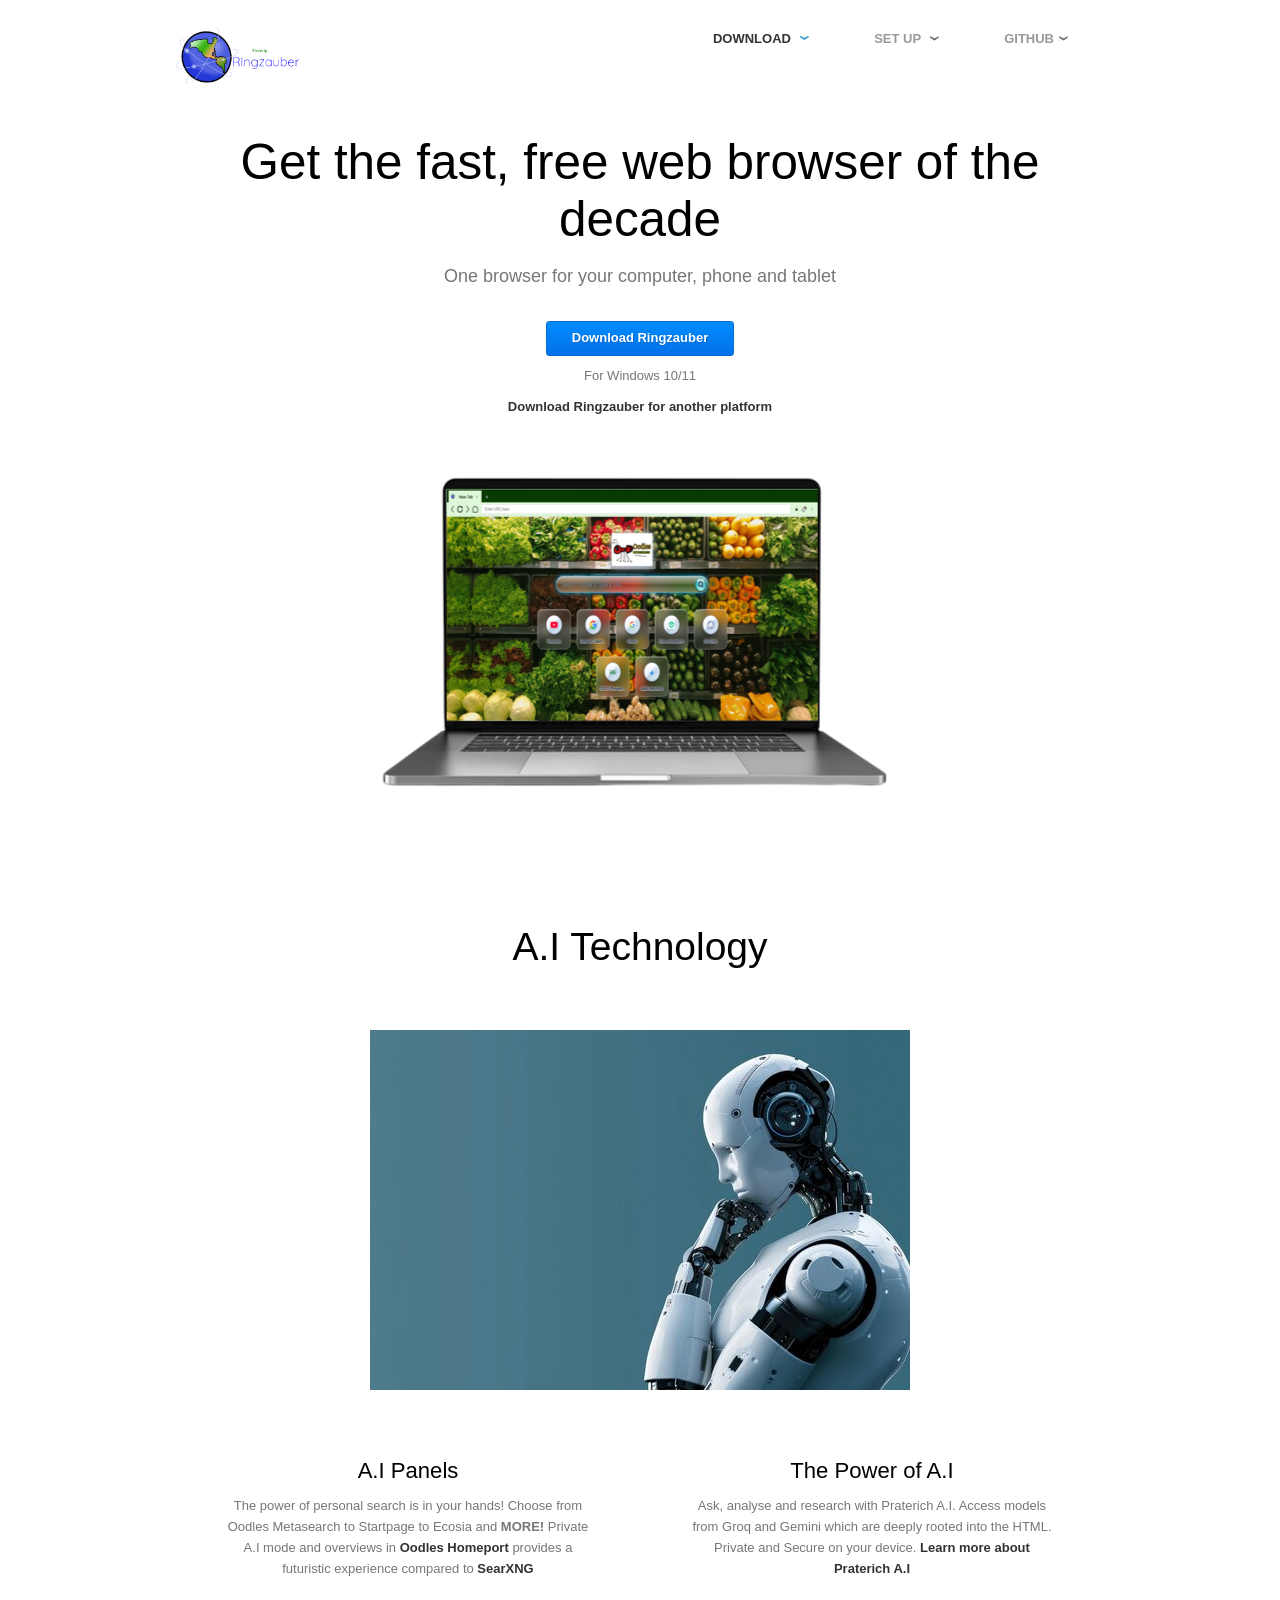
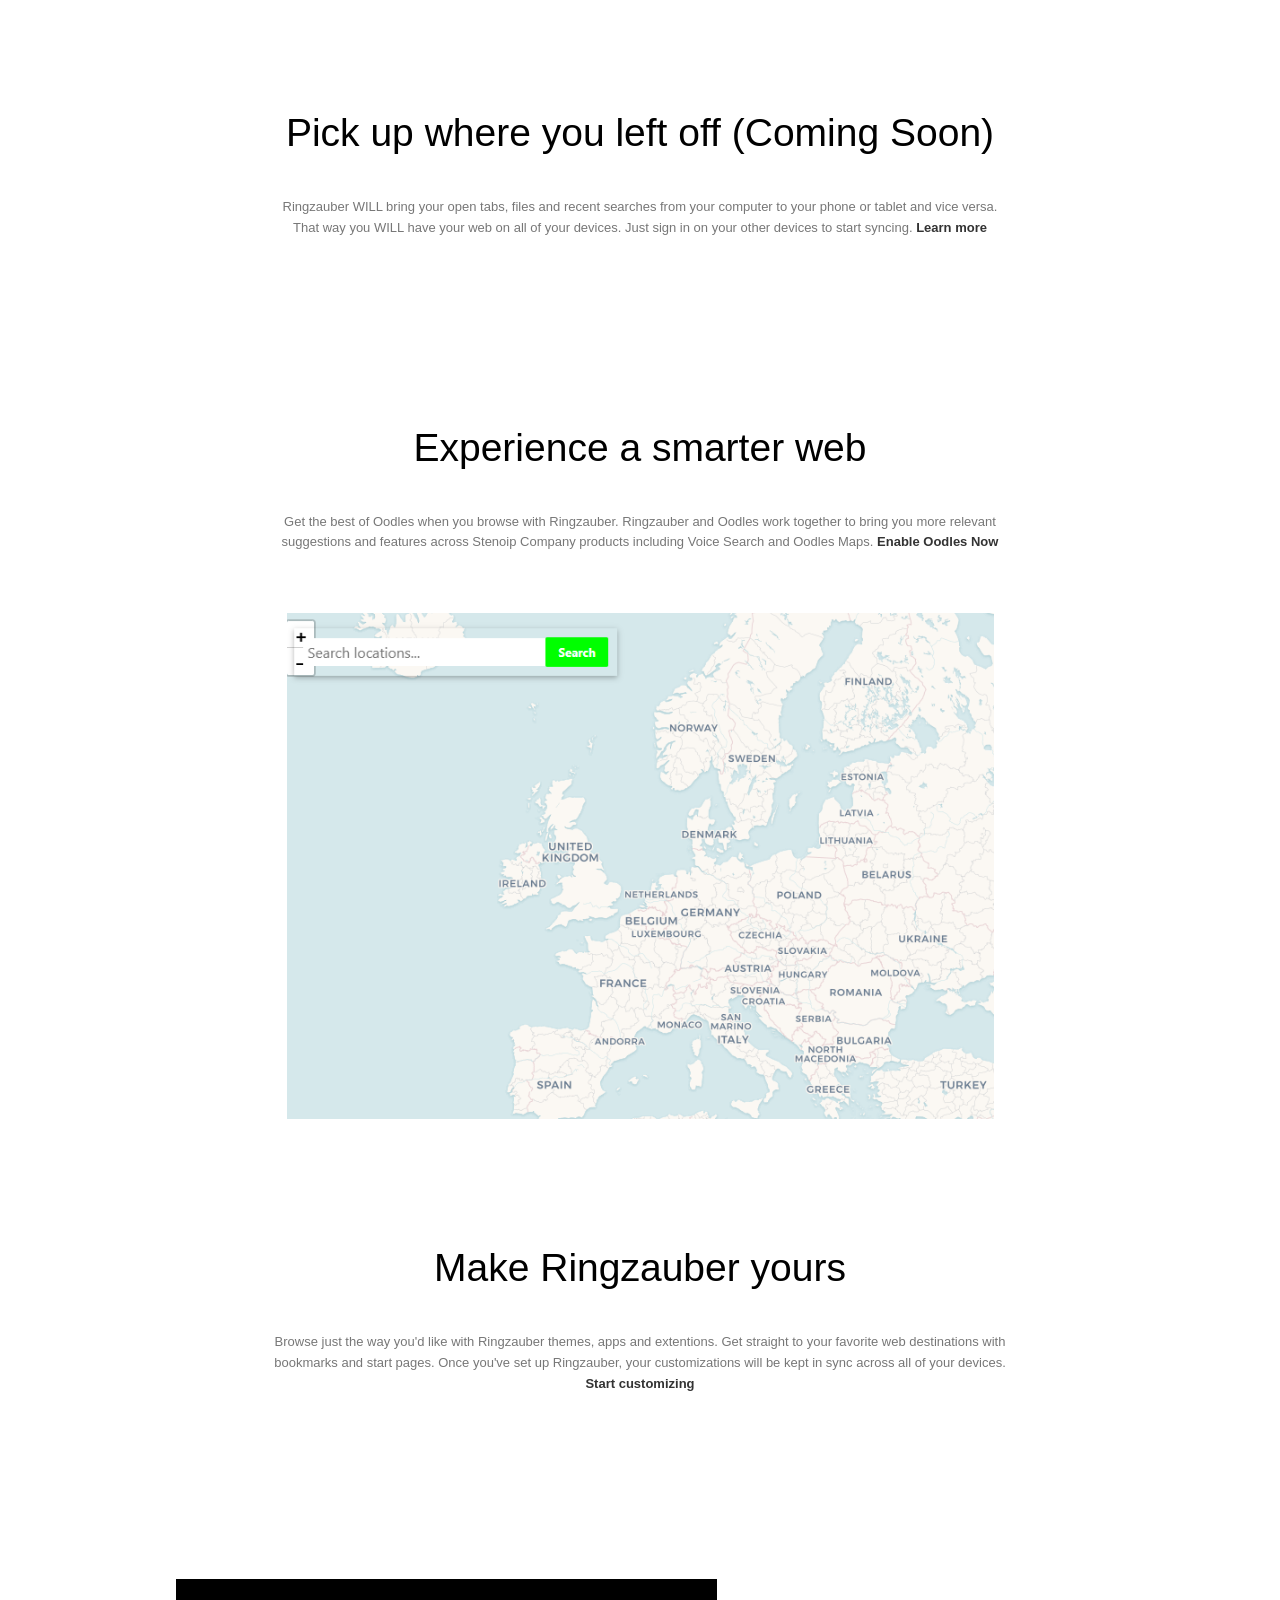
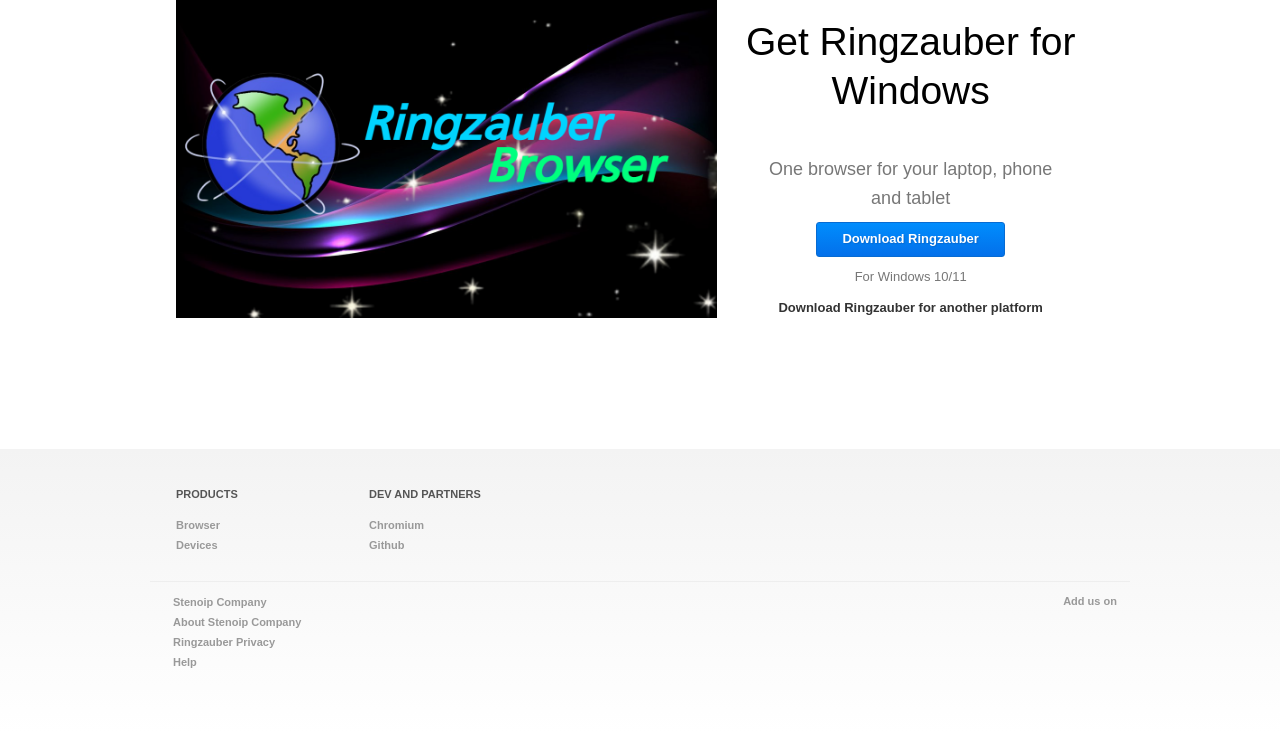
==== commit ef0add88: "Update index.html" ====
--- a/index.html
+++ b/index.html
@@ -21,7 +21,7 @@
     <div class="compact fatnav-header" id="header">
       <div class="g-section no-collapse">
         <div class="g-unit g-first" id="header-logo">
-          <a href="https://stenoip.github.io/ringzauber-site/"><img alt="Ringzauber" data-g-event="nav-logo" data-g-label="consumer-home" id="logo" src="https://stenoip.github.io/ringzauber.ico"></a>
+          <a href="https://stenoip.github.io/ringzauber-site/"><img alt="Ringzauber" data-g-event="nav-logo" data-g-label="consumer-home" id="logo" src="ringzauber_banner.png"></a>
         </div>
         <div id="fat-nav">
           <ul class="nav-l1">
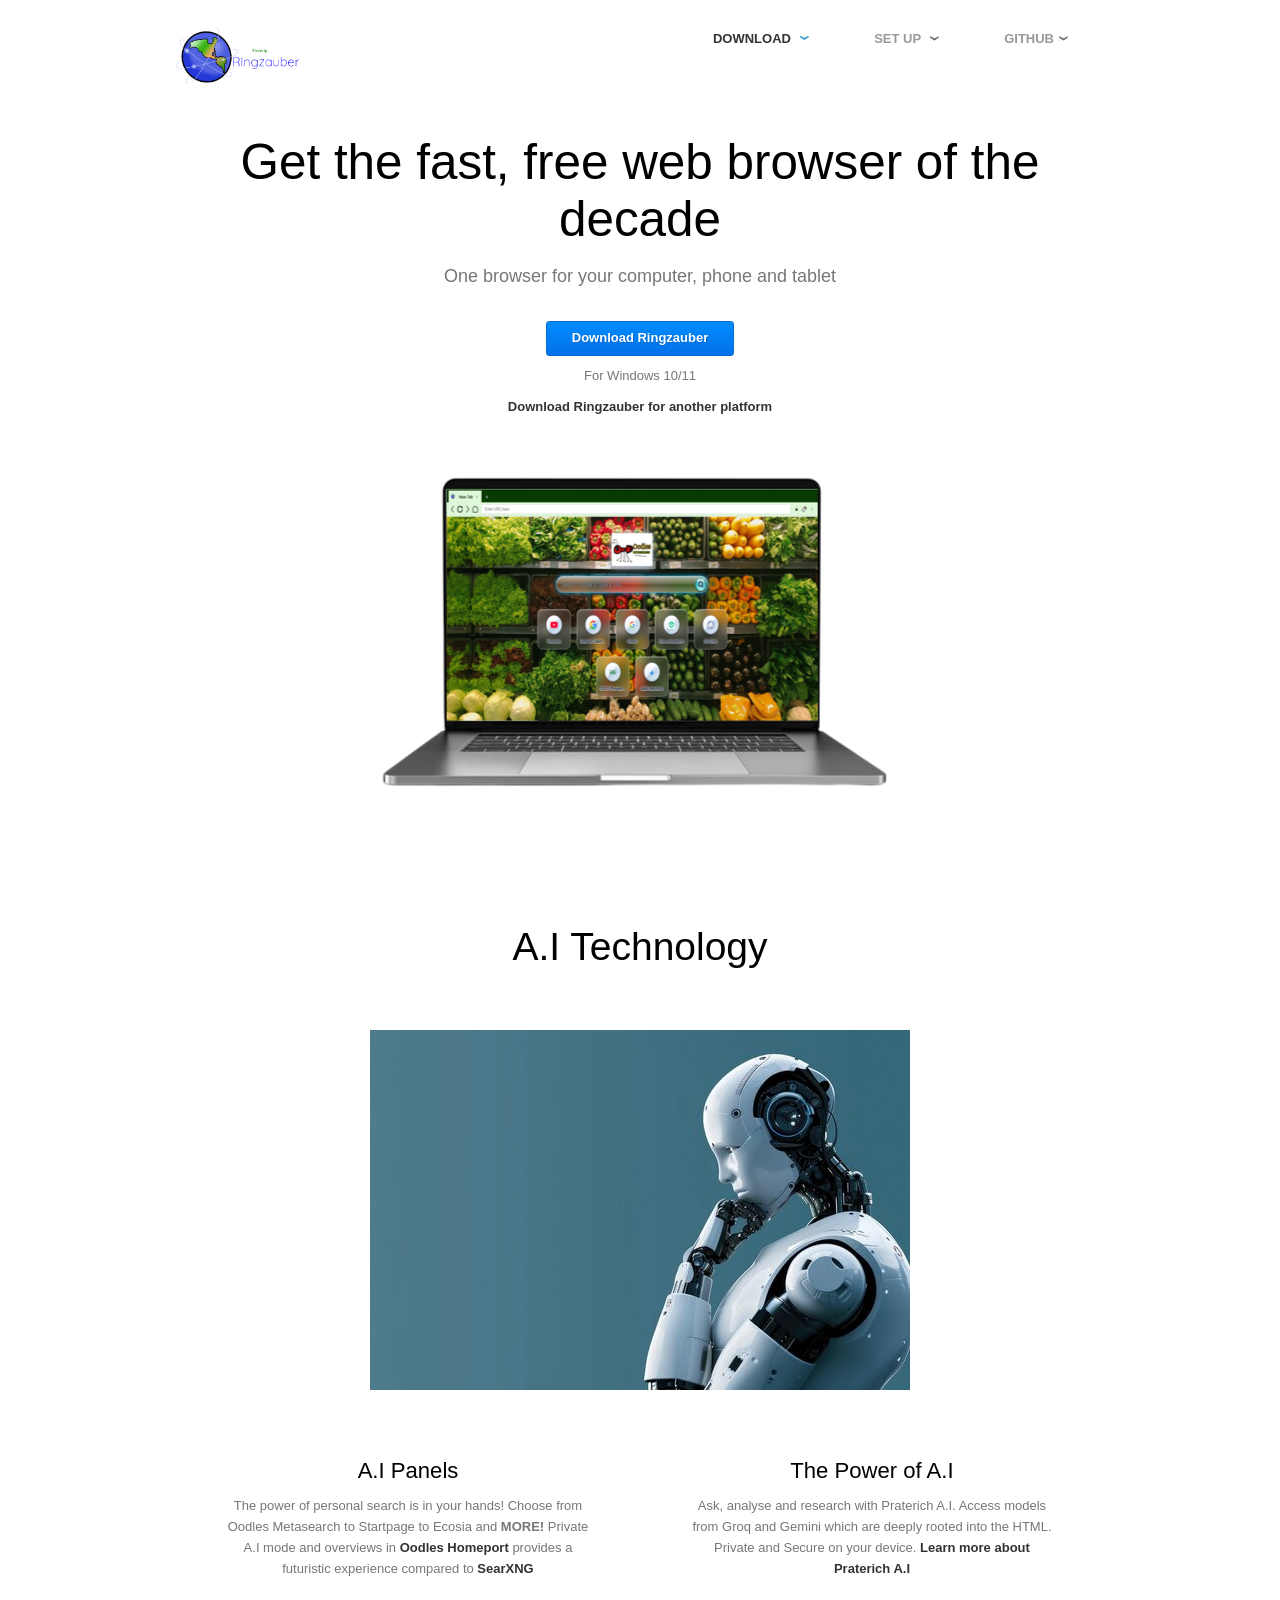
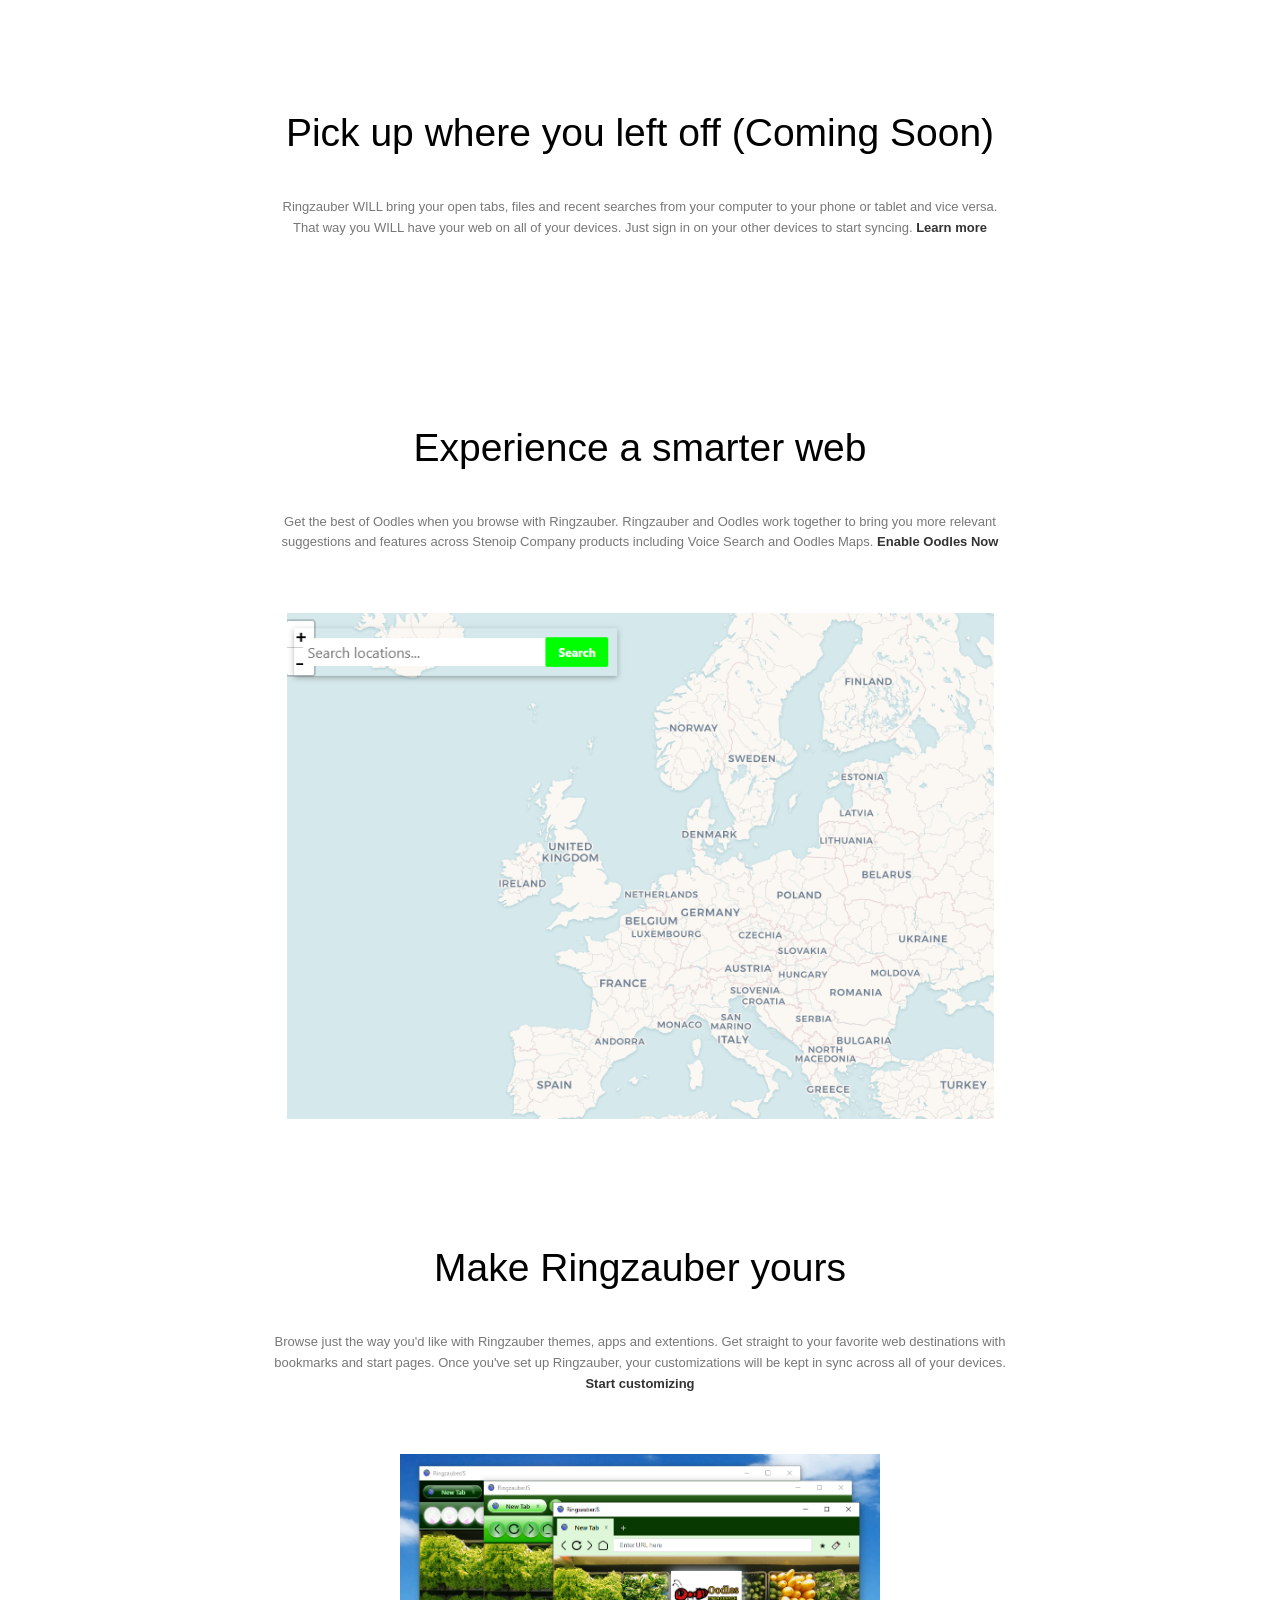
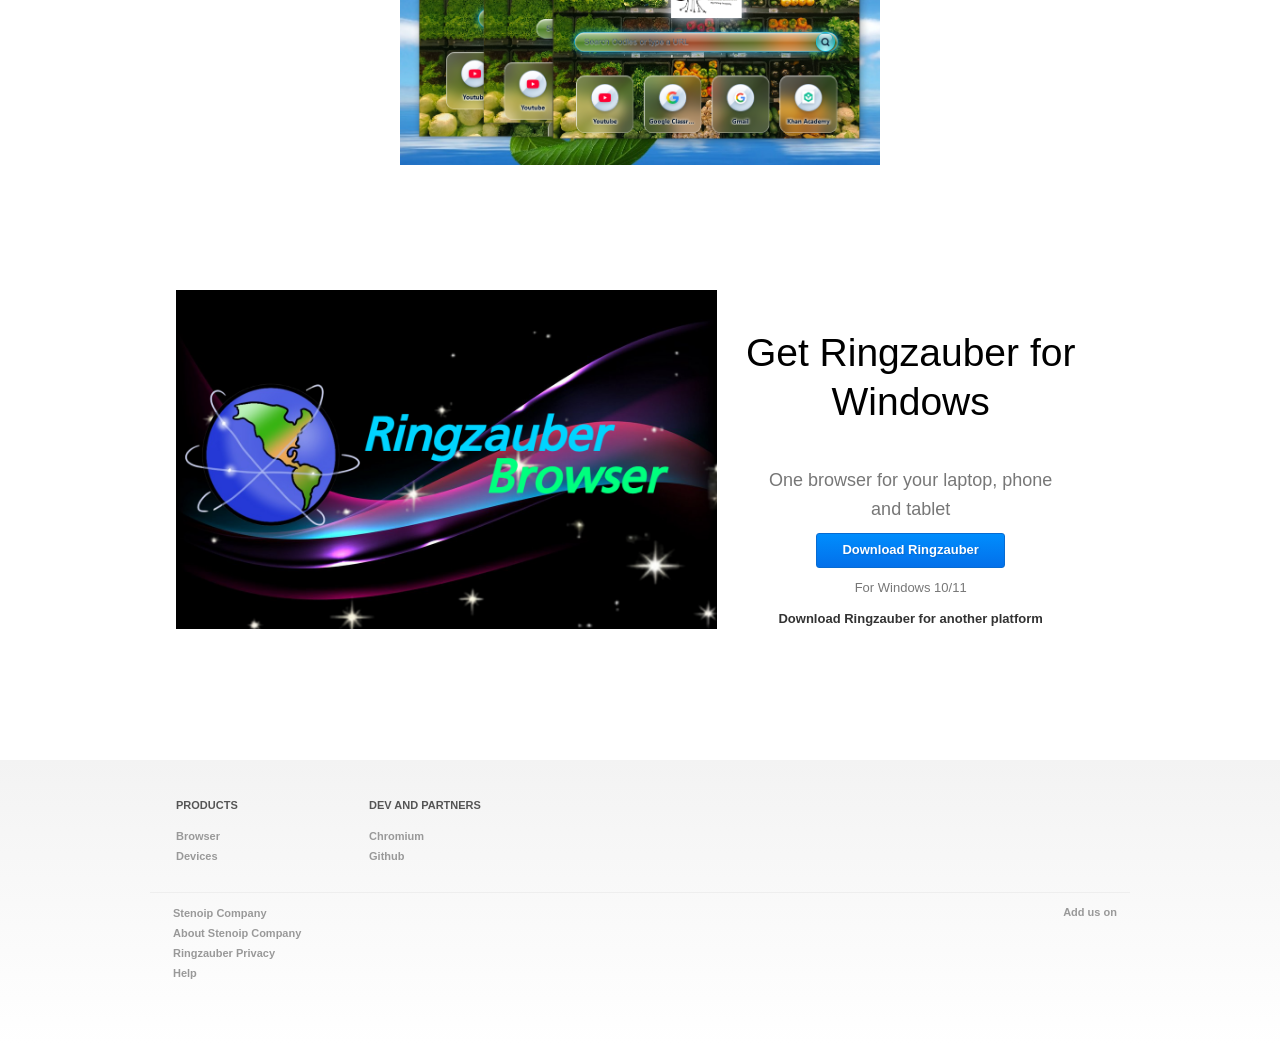
==== commit a46ca8ae: "Update index.html" ====
--- a/index.html
+++ b/index.html
@@ -209,7 +209,7 @@
             Browse just the way you'd like with Ringzauber themes, apps and extentions. Get straight to
             your favorite web destinations with bookmarks and start pages. Once you've set up
             Ringzauber, your customizations will be kept in sync across all of your devices. <a class="links" href="https://Ringzauber.stenoip.github.io/ringzauber-site/webstore/category/themes">Start customizing</a>
-          </p><img alt="" class="empty-area hi-dpi section-hero" src="./Ringzauber Browser_files/benefits-4.jpg">
+          </p><img alt="" class="empty-area hi-dpi section-hero" src="ringzauber_customised.png">
           <p class="mobile-only separator">
             Browse just the way you'd like with Ringzauber themes, apps and extentions. Get straight to
             your favorite web destinations with bookmarks and start pages. Once you've set up
